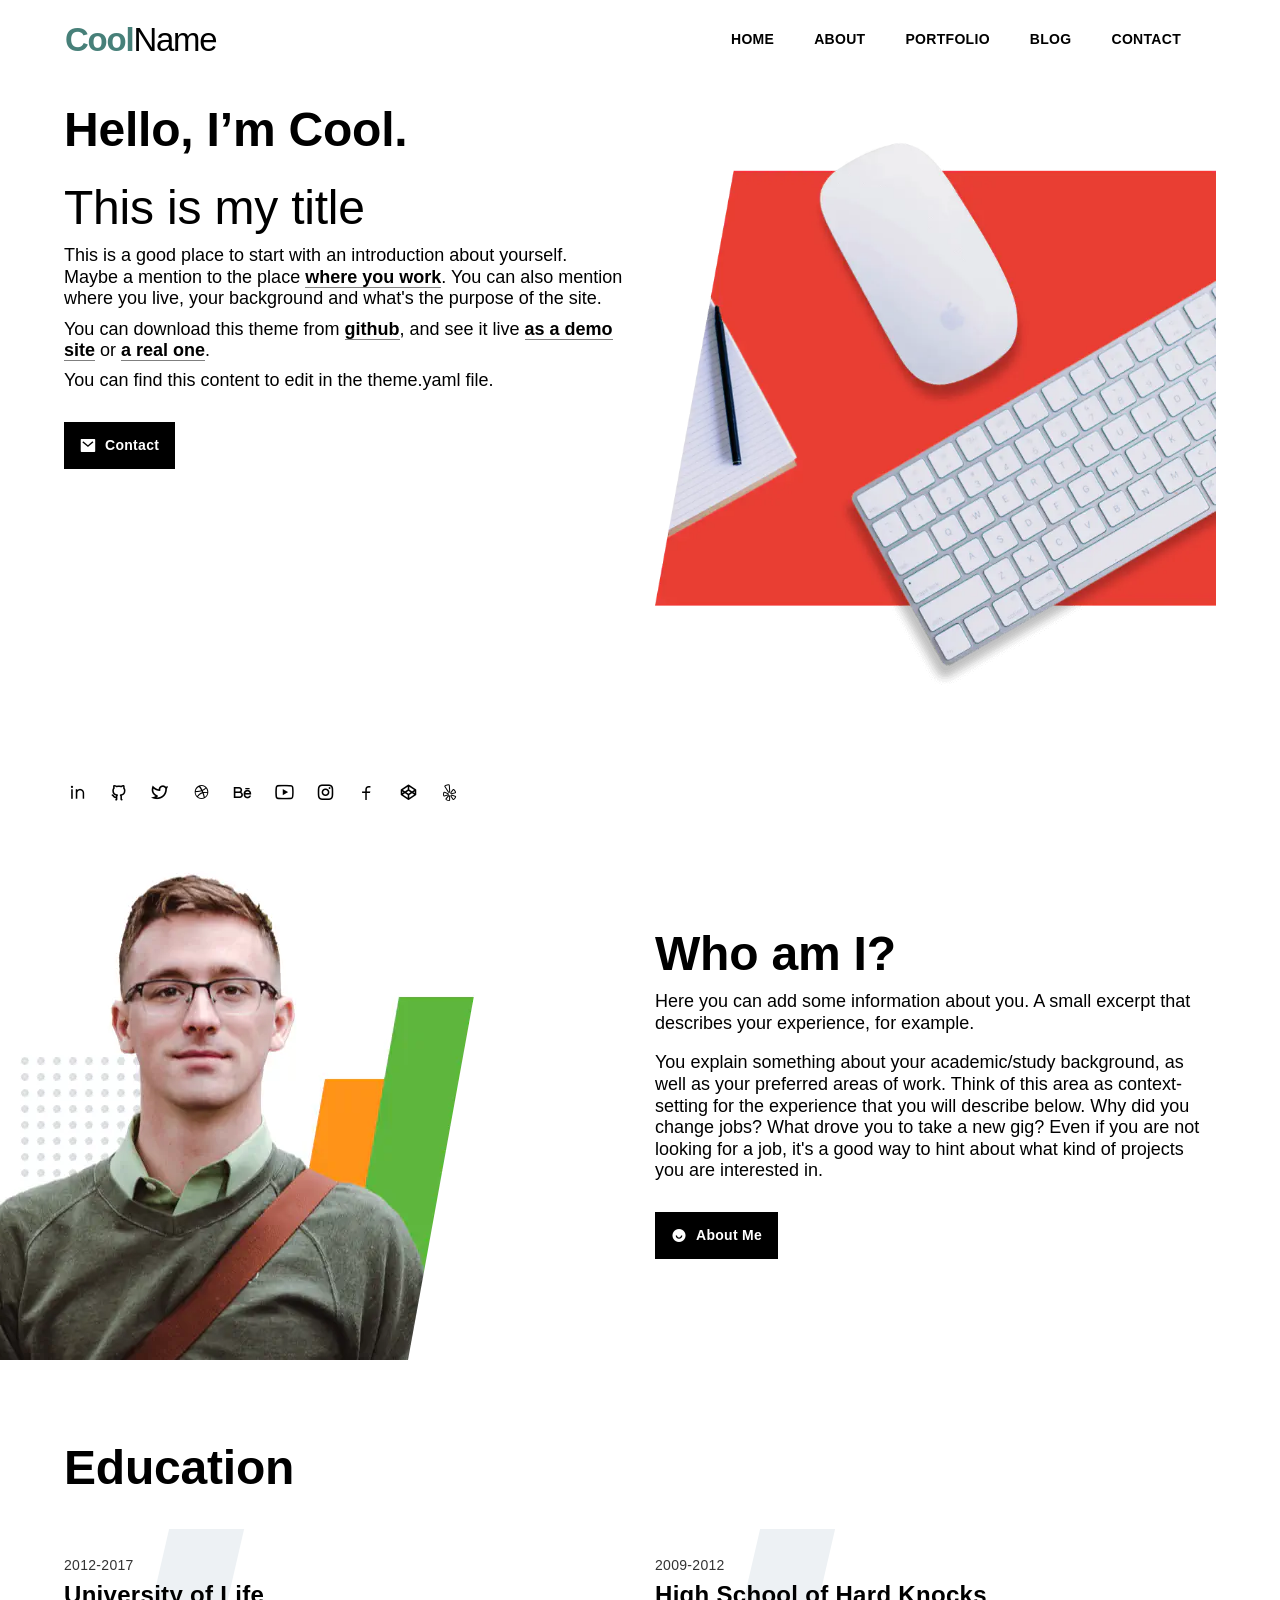
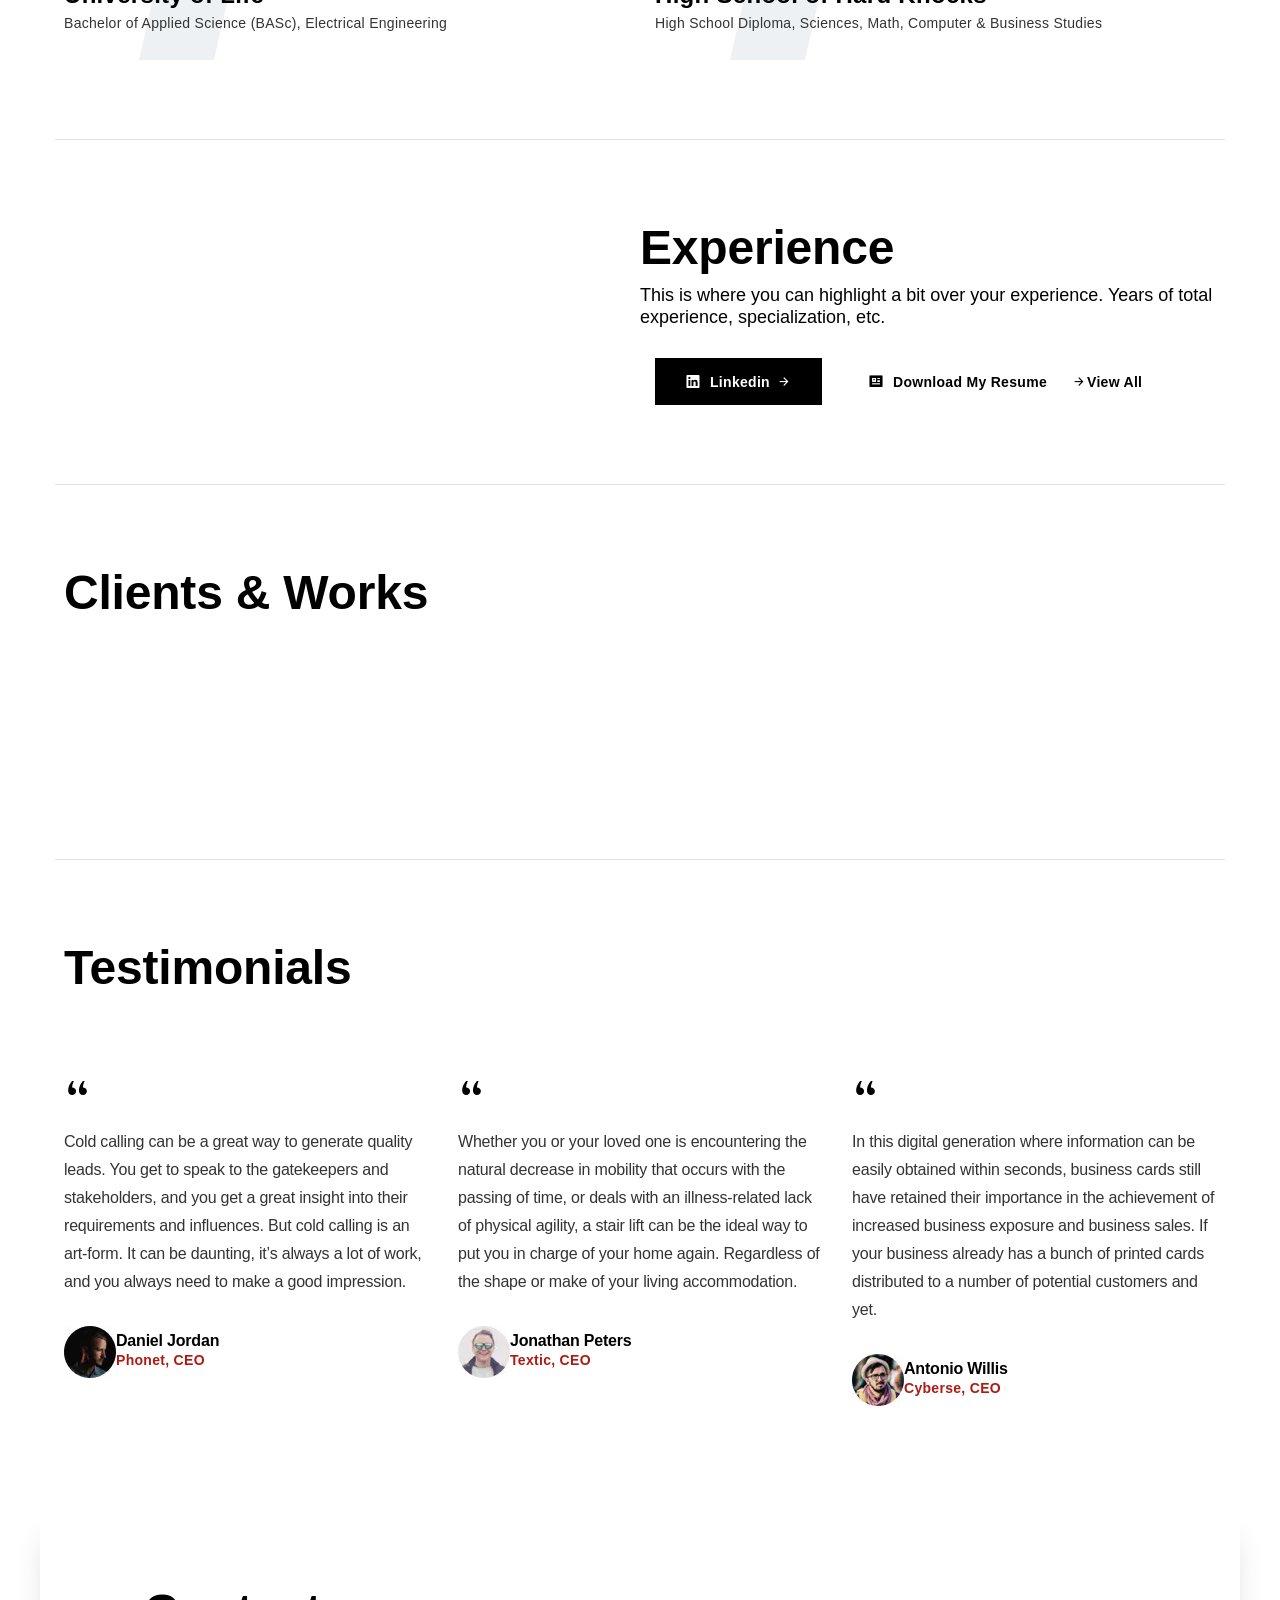
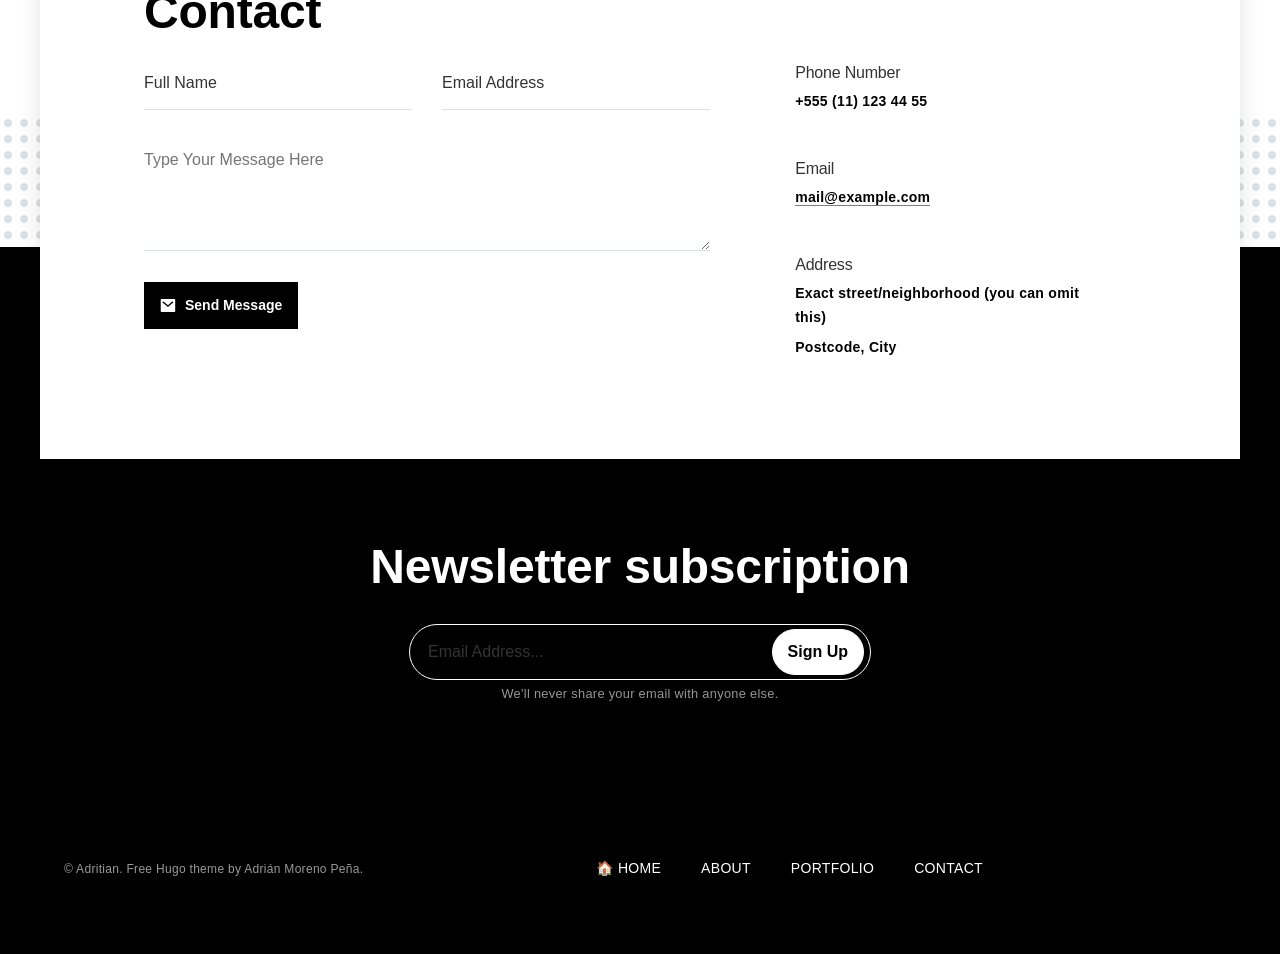
==== index.html @ 96605390 "Update" ====
<!DOCTYPE html>
<html lang="en">

<head>
	<meta name="generator" content="Hugo 0.137.1"><script src="/livereload.js?mindelay=10&amp;v=2&amp;port=1313&amp;path=livereload" data-no-instant defer></script>

    <meta charset="UTF-8"/>
<meta name="viewport" content="width=device-width, initial-scale=1.0"/>
<meta http-equiv="X-UA-Compatible" content="ie=edge"/>
<meta name="theme-color" content="#478079" >



<title>Demo site for Adritian - a high performance hugo theme by Adrián Moreno</title>
<meta name="description" content="This hugo theme (Adritian) is based on Boostrap and has features that make it suitable for a personal site, a portfolio or other kind of Single Page Applications.">


<style data-generator="critical-css">

</style>



    
        
        
    

    
        
        
    

    
        
        
    





 


<link
  rel="preload"
  href="/css/bundle.css"
  as="style"
  data-generator="purgeCSS"
  onload="this.onload=null;this.rel='stylesheet'"
  
/>
<noscript>
  <link 
    rel="stylesheet" 
    href="/css/bundle.css"
    
  />
</noscript>



<script src='http://localhost:1313/js/library/lozad.min.js'></script>



    


</head>

<body class="home">

	

<header class="header fixed-top rad-animation-group" id="header">
  <div class="container rad-fade-in">
    <nav class="navbar navbar-expand-lg navbar-light p-0">
      <div class="container-fluid">
        <a class="navbar-brand mx-auto" href="http://localhost:1313/">
          <span>Cool</span>
          <span>Name</span>
        </a>
        <button
          class="navbar-toggler collapsed"
          type="button"
          data-bs-toggle="collapse"
          data-bs-target="#navbarSupportedContent, #header"
          aria-controls="navbarSupportedContent"
          aria-expanded="false"
          aria-label="Toggle navigation"
        >
          <span class="navbar-toggler-icon"></span>
        </button>
        <div class="collapse navbar-collapse" id="navbarSupportedContent">
          <ul class="navbar-nav ml-lg-auto">
            <li class="nav-item">
              <a class="nav-link active" href="http://localhost:1313/">HOME</a>
            </li>
            
            <li class="nav-item">
              <a data-scroll class="nav-link" href="/#about"
                >ABOUT</a
              >
            </li>
            
            <li class="nav-item">
              <a data-scroll class="nav-link" href="/#portfolio"
                >PORTFOLIO</a
              >
            </li>
            
            <li class="nav-item">
              <a data-scroll class="nav-link" href="/blog"
                >BLOG</a
              >
            </li>
            
            <li class="nav-item">
              <a data-scroll class="nav-link" href="/#contact"
                >CONTACT</a
              >
            </li>
            
          </ul>
        </div>
      </div>
    </nav>
  </div>
</header>



	
	
<section class="rad-showcase rad-showcase--index rad-animation-group rad-fade-down">
  <div class="container">
    <div class="row flex-column-reverse flex-md-row rad-fade-down rad-waiting rad-animate">
      <div class="col-12 col-sm-12 col-md-6 col-lg-6 col-xl-6">
        <h1 class="display-1">
          Hello, I’m Cool.
          <br />
          <span
            >This is my title</span
          >
        </h1>
        <p class="lead">
          This is a good place to start with an introduction about yourself. Maybe a mention to the place <a target='_blank' href='https://www.adrianmoreno.info/'>where you work</a>. You can also mention where you live, your background and what's the purpose of the site. <br>You can download this theme from <a target='_blank' href='https://github.com/zetxek/adritian-free-hugo-theme'>github</a>, and see it live <a target='_blank' href="https://adritian-demo.vercel.app//">as a demo site</a> or <a target='_blank' href="https://www.adrianmoreno.info">a real one</a>.<br>You can find this content to edit in the theme.yaml file.

        </p>
        <a
          href="https://www.adrianmoreno.info/"
          class="btn btn-primary"
        >
          <i class="icon-mail-fill"></i>
          Contact
        </a>
      </div>
<div class="col-12 col-sm-12 col-md-6 col-lg-6 col-xl-6 profile-image">

  
  
  
  


  <picture>
    <source srcset="/images/showcase/showcase_hu7387713246908558485.webp 1x, /images/showcase/showcase@2x_hu4121944409458675441.webp 2x" type="image/webp" />
    <source srcset="/images/showcase/showcase.png 1x, /images/showcase/showcase@2x.png 2x" type="image/webp">
    <img
      width="790"
      height="768"
      class="lozad img-responsive"
      src="[data-uri]"
      srcset="/images/showcase/showcase.png 1x, /images/showcase/showcase@2x.png 2x"
      data-src="/images/showcase/showcase.png"
      data-srcset="/images/showcase/showcase.png 1x, /images/showcase/showcase@2x.png 2x"
      alt=""
    />
  </picture>

</div>
    </div>
    <div class="row platform-links">
      <div class="col-12">
        
        <a href="https://www.linkedin.com/in/adrianmoreno/" target="_blank" rel="noopener noreferrer" aria-label="linkedin"
          ><i class="icon-linkedin-line"></i
        ></a>
        
        <a href="https://github.com/zetxek" target="_blank" rel="noopener noreferrer" aria-label="github"
          ><i class="icon-github-line"></i
        ></a>
        
        <a href="https://twitter.com/zetxek" target="_blank" rel="noopener noreferrer" aria-label="twitter"
          ><i class="icon-twitter-line"></i
        ></a>
        
        <a href="http://localhost:1313/" target="_blank" rel="noopener noreferrer" aria-label="dribbble"
          ><i class="icon-dribbble-line"></i
        ></a>
        
        <a href="http://localhost:1313/" target="_blank" rel="noopener noreferrer" aria-label="behance"
          ><i class="icon-behance-line"></i
        ></a>
        
        <a href="http://localhost:1313/" target="_blank" rel="noopener noreferrer" aria-label="youtube"
          ><i class="icon-youtube-line"></i
        ></a>
        
        <a href="https://www.instagram.com/zetxek/" target="_blank" rel="noopener noreferrer" aria-label="instagram"
          ><i class="icon-instagram-line"></i
        ></a>
        
        <a href="https://www.facebook.com/zetxek/" target="_blank" rel="noopener noreferrer" aria-label="facebook"
          ><i class="icon-facebook-line"></i
        ></a>
        
        <a href="http://localhost:1313/" target="_blank" rel="noopener noreferrer" aria-label="codepen"
          ><i class="icon-codepen-line"></i
        ></a>
        
        <a href="https://www.yelp.com/" target="_blank" rel="noopener noreferrer" aria-label="yelp"
          ><i class="icon-yelp-line"></i
        ></a>
        
      </div>
    </div>
  </div>
  
</section>


	
	
<section class="section rad-animation-group pb-0" id="about">
  <div class="container rad-fade-down">
    <div class="row d-flex flex-column-reverse flex-md-row">
      <div class="about__profile-picture col-12 col-md-6">
        
              
        
        
        <picture>
          <source srcset="/images/who-am-i/user-picture_hu16615096119556517587.webp 1x, /images/who-am-i/user-picture_hu8839404730129813285.webp 2x" type="image/webp" />
          <source srcset="/images/who-am-i/user-picture.png 1x, /images/who-am-i/user-picture@2x.png 2x" type="image/webp">
          <img
            width="561"
            height="535"
            class="lozad img-responsive image-left-overflow"
            src="[data-uri]"
            srcset="/images/who-am-i/user-picture.png 1x, /images/who-am-i/user-picture@2x.png 2x"
            data-src="/images/who-am-i/user-picture.png"
            data-srcset="/images/who-am-i/user-picture.png 1x, /images/who-am-i/user-picture@2x.png 2x"
            alt="Profile Picture of Adrián Moreno (@zetxek), working side by side with a colleague: sitting on a desk, while looking at a screen"
          />
        </picture>
      </div>
      <div class="col-12 col-md-6 my-auto my-auto">
        <h2>Who am I?</h2>
        <p class="lead">
  Here you can add some information about you. A small excerpt that describes 
  your experience, for example.   
  </p>
  <p class="lead">
  You explain something about your academic/study background, as well as your
  preferred areas of work. Think of this area as context-setting for the experience
  that you will describe below. Why did you change jobs? What drove you to take a 
  new gig? Even if you are not looking for a job, it's a good way to hint about
  what kind of projects you are interested in.
</p>

        <a
          href="https://www.linkedin.com/in/adrianmoreno/"
          target="_blank"
          class="btn btn-primary"
        >
          <i class="icon-smile-fill"></i>
          About Me
        </a>
      </div>
    </div>
  </div>
</section>


	
	
<section class="section section--border-bottom rad-animation-group">
    <div class="container">
        <div class="row rad-fade-down">
            <div class="col-12">
                <h2>Education</h2>
                <div class="row pt-2 pt-md-4">
                    
                    <div class="col-12 col-sm-6 mb-4 mb-sm-0">
                        <div class="education">
                            <div class="education__date">2012-2017</div>
                            <div class="education__title">University of Life</div>
                            <div class="education__degree">
                                Bachelor of Applied Science (BASc), Electrical Engineering
                            </div>
                        </div>
                    </div>
                    
                    <div class="col-12 col-sm-6 mb-4 mb-sm-0">
                        <div class="education">
                            <div class="education__date">2009-2012</div>
                            <div class="education__title">High School of Hard Knocks</div>
                            <div class="education__degree">
                                High School Diploma, Sciences, Math, Computer &amp; Business Studies
                            </div>
                        </div>
                    </div>
                    
                </div>
            </div>
        </div>
    </div>
</section>


	
	
<section id="experience" class="section-experience section section--border-bottom rad-animation-group">
    <div class="container">
        <div class="row flex-column-reverse flex-md-row rad-fade-down">
            <div class="col-12 cold-md-12 col-sm-6 mt-5 mt-sm-0">
                
                
                
                
                
                
                
                
            </div>
            <div class="col-12 col-md-6">
                <div class="container-experience">
  <div class="row">
    <h2>Experience</h2>
    <p class="lead">This is where you can highlight a bit over your experience. Years of total experience, specialization, etc.
</p>
  </div>
  <div class="row">
    <div class="col-12 col-lg-4">
      <a
        href="https://www.linkedin.com/in/adrianmoreno/"
        class="btn btn-primary btn-block"
        target="_blank"
        rel="noopener noreferrer"
      >
        <i class="icon-linkedin-fill"></i>
        Linkedin
        <i class="icon-arrow-right"></i
      ></a>
    </div>
    <div class="col-12 col-lg-4">
      <a
        href="http://localhost:1313/"
        class="btn btn-frameless"
        target="_blank"
        rel="noopener noreferrer"
      >
        <i class="icon-profile-fill"></i>
        Download My Resume
      </a>
    </div>
    
    <div class="col-12 col-lg-4">
      <a
        href="http://localhost:1313/experience"
        class="btn btn-frameless"
        rel="noopener noreferrer"
      >
        <i class="icon-arrow-right"></i>
        View All
      </a>
    </div>
    
  </div>
</div>

            </div>
        </div>
    </div>
</section>

	
	




<section id="portfolio" class="section section--border-bottom">
  <div class="container client-works-container">
    <h2 class="rad-animation-group rad-fade-down">
      Clients &amp; Works
    </h2>
    <div class="row row--padded rad-animation-group rad-fade-down">
      <div class="col-12">
        <div class="clients">
                    
          
        </div>
      </div>
    </div>
    
              
    
  </div>
</section>


	
	
<section class="section rad-animation-group section--border-bottom">
    <div class="container">
        <h2 class="rad-fade-down">Testimonials</h2>
        <div class="row row--padded mb-0 rad-fade-down">
            
            <div class="col-12 col-md-4 mb-5 mb-md-0 testimonial">
                <i class="icon-quote"></i>
                <p>
                    Cold calling can be a great way to generate quality leads. You get to speak to the gatekeepers and stakeholders, and you get a great insight into their requirements and influences. But cold calling is an art-form. It can be daunting, it’s always a lot of work, and you always need to make a good impression.
                </p>
                <div class="testimonial__author">
                         
                         
                         
                         
                       
                       
                         <picture>
                           <source srcset="/images/testimonials/daniel-jordan_hu11009894959731666840.webp 1x, /images/testimonials/daniel-jordan@2x_hu7813673516879846642.webp 2x" type="image/webp" />
                           <source srcset="/images/testimonials/daniel-jordan.jpg 1x, /images/testimonials/daniel-jordan@2x.jpg 2x" type="image/webp">
                           <img
                             width="52"
                             height="52"
                             class="lozad img-responsive"
                             src="[data-uri]"
                             srcset="/images/testimonials/daniel-jordan.jpg 1x, /images/testimonials/daniel-jordan@2x.jpg 2x"
                             data-src="/images/testimonials/daniel-jordan.jpg"
                             data-srcset="/images/testimonials/daniel-jordan.jpg 1x, /images/testimonials/daniel-jordan@2x.jpg 2x"
                             alt="Daniel Jordan"
                           />
                         </picture>
                    
                         <div class="testimonial__author-info">
                        <h3>Daniel Jordan</h3>
                        <span>Phonet, CEO</span>
                    </div>
                </div>
            </div>
            
            <div class="col-12 col-md-4 mb-5 mb-md-0 testimonial">
                <i class="icon-quote"></i>
                <p>
                    Whether you or your loved one is encountering the natural decrease in mobility that occurs with the passing of time, or deals with an illness-related lack of physical agility, a stair lift can be the ideal way to put you in charge of your home again. Regardless of the shape or make of your living accommodation.
                </p>
                <div class="testimonial__author">
                         
                         
                         
                         
                       
                       
                         <picture>
                           <source srcset="/images/testimonials/jonathan-peters_hu9661064999477647103.webp 1x, /images/testimonials/jonathan-peters@2x_hu16836070213931677264.webp 2x" type="image/webp" />
                           <source srcset="/images/testimonials/jonathan-peters.jpg 1x, /images/testimonials/jonathan-peters@2x.jpg 2x" type="image/webp">
                           <img
                             width="52"
                             height="52"
                             class="lozad img-responsive"
                             src="[data-uri]"
                             srcset="/images/testimonials/jonathan-peters.jpg 1x, /images/testimonials/jonathan-peters@2x.jpg 2x"
                             data-src="/images/testimonials/jonathan-peters.jpg"
                             data-srcset="/images/testimonials/jonathan-peters.jpg 1x, /images/testimonials/jonathan-peters@2x.jpg 2x"
                             alt="Jonathan Peters"
                           />
                         </picture>
                    
                         <div class="testimonial__author-info">
                        <h3>Jonathan Peters</h3>
                        <span>Textic, CEO</span>
                    </div>
                </div>
            </div>
            
            <div class="col-12 col-md-4 mb-5 mb-md-0 testimonial">
                <i class="icon-quote"></i>
                <p>
                    In this digital generation where information can be easily obtained within seconds, business cards still have retained their importance in the achievement of increased business exposure and business sales. If your business already has a bunch of printed cards distributed to a number of potential customers and yet.
                </p>
                <div class="testimonial__author">
                         
                         
                         
                         
                       
                       
                         <picture>
                           <source srcset="/images/testimonials/antonio-willis_hu285661273275573299.webp 1x, /images/testimonials/antonio-willis@2x_hu9792004273425314479.webp 2x" type="image/webp" />
                           <source srcset="/images/testimonials/antonio-willis.jpg 1x, /images/testimonials/antonio-willis@2x.jpg 2x" type="image/webp">
                           <img
                             width="52"
                             height="52"
                             class="lozad img-responsive"
                             src="[data-uri]"
                             srcset="/images/testimonials/antonio-willis.jpg 1x, /images/testimonials/antonio-willis@2x.jpg 2x"
                             data-src="/images/testimonials/antonio-willis.jpg"
                             data-srcset="/images/testimonials/antonio-willis.jpg 1x, /images/testimonials/antonio-willis@2x.jpg 2x"
                             alt="Antonio Willis"
                           />
                         </picture>
                    
                         <div class="testimonial__author-info">
                        <h3>Antonio Willis</h3>
                        <span>Cyberse, CEO</span>
                    </div>
                </div>
            </div>
            
        </div>
    </div>
</section>


	
	
<section id="contact" class="section section--contact pt-0">
    <div class="container">
        <div class="contact">
            <h2>Contact</h2>
            <div class="row pt-2">
                <div class="col-12 col-lg-7">
                    <form action="#" method="">
                        <div class="row">
                            <div class="col-12 col-sm-6">
                                <input type="text" name="full_name" id="full_name"
                                       placeholder="Full Name"/>
                            </div>
                            <div class="col-12 col-sm-6">
                                <input type="text" name="email" id="email"
                                       placeholder="Email Address"/>
                            </div>
                        </div>
                        <div class="row pt-4">
                            <div class="col-12">
                                <textarea name="message" id="message"
                                          cols="30" rows="3" placeholder="Type Your Message Here"></textarea>
                            </div>
                        </div>
                        <div class="row pt-4">
                            <div class="col-12">
                                <button type="submit" class="btn btn-primary">
                                    <i class="icon-mail-fill"></i>
                                    Send Message
                                </button>
                            </div>
                        </div>
                    </form>
                </div>
                <div class="col-12 col-lg-5 contact__info">
                    <h3>Phone Number</h3>
                    <span>&#43;555 (11) 123 44 55</span>
                    <h3>Email</h3>
                    <span><a href="mailto:mail@example.com">mail@example.com</a></span>
                    <h3>Address</h3>
                    <span>Exact street/neighborhood (you can omit this)<br />Postcode, City</span>
                </div>
            </div>
        </div>
    </div>
</section>


	
	
<section class="section section--cta">
<div class="container">
  <div class="row">
    <div class="col-12 text-center">
      <h2>Newsletter subscription</h2>
      <div class="rad-subscription-group">
        <form id="rad-subscription" action="">
          <input
            id="rad-subscription-email"
            type="email"
            class="form-control"
            aria-describedby="emailHelp"
            placeholder="Email Address..."
            aria-label="Email Address"
          />
          <button type="submit" id="rad-subscription-submit" class="btn btn-light btn-rounded">
            Sign Up
          </button>
        </form>
        <div id="rad-subscription-success" class="d-none">
          <p class="lead">Successfully subscribed</p>
        </div>
        <div id="rad-subscription-fail" class="d-none">
          <p>Error while subscribing.</p>
        </div>
        <script src='http://localhost:1313/js/subscription.js'></script>
      </div>
      <small id="emailHelp" class="form-text text-muted"
        >We&#39;ll never share your email with anyone else.</small
      >
    </div>
  </div>
</div>
</section>


	

	<footer class="footer">
  <div class="container">
    <div class="footer__left">
      <div class="footer__copy">
        © Adritian. Free Hugo theme by Adrián Moreno Peña.
      </div>
    </div>
    <div class="footer__links">
      <ul class="navbar-nav ">
        <li class="nav-item">
            <a class="nav-link" href="http://localhost:1313/">🏠 HOME</a>
        </li>
        
        <li class="nav-item">
          <a class="nav-link" href="/#about">ABOUT</a>
        </li>
        
        <li class="nav-item">
          <a class="nav-link" href="/#portfolio">PORTFOLIO</a>
        </li>
        
        <li class="nav-item">
          <a class="nav-link" href="/#contact">CONTACT</a>
        </li>
        
      </ul>
    </div>
    <div class="footer__right">
      
    </div>
  </div>
</footer>

    <script>
  window.addEventListener("load", function() {
    try{
      var observer = window.lozad(".lozad", {
        rootMargin: window.innerHeight / 2 + "px 0px",
        threshold: 0.01
      }); 
      observer.observe();
    } catch(e) {
      console.error(e);
    }
  });
</script>
<script defer src='http://localhost:1313/js/rad-animations.js'></script>
<script defer src='http://localhost:1313/js/library/smooth-scroll.polyfills.min.js'></script>
<script defer src='http://localhost:1313/js/sticky-header.js'></script>
<script defer src='http://localhost:1313/js/smooth-scroll-init.js'></script>
<script defer src='http://localhost:1313/js/library/bootstrap.min.js'></script>





<script>
  window.si = window.si || function () { (window.siq = window.siq || []).push(arguments); };
</script>



</body>

</html>
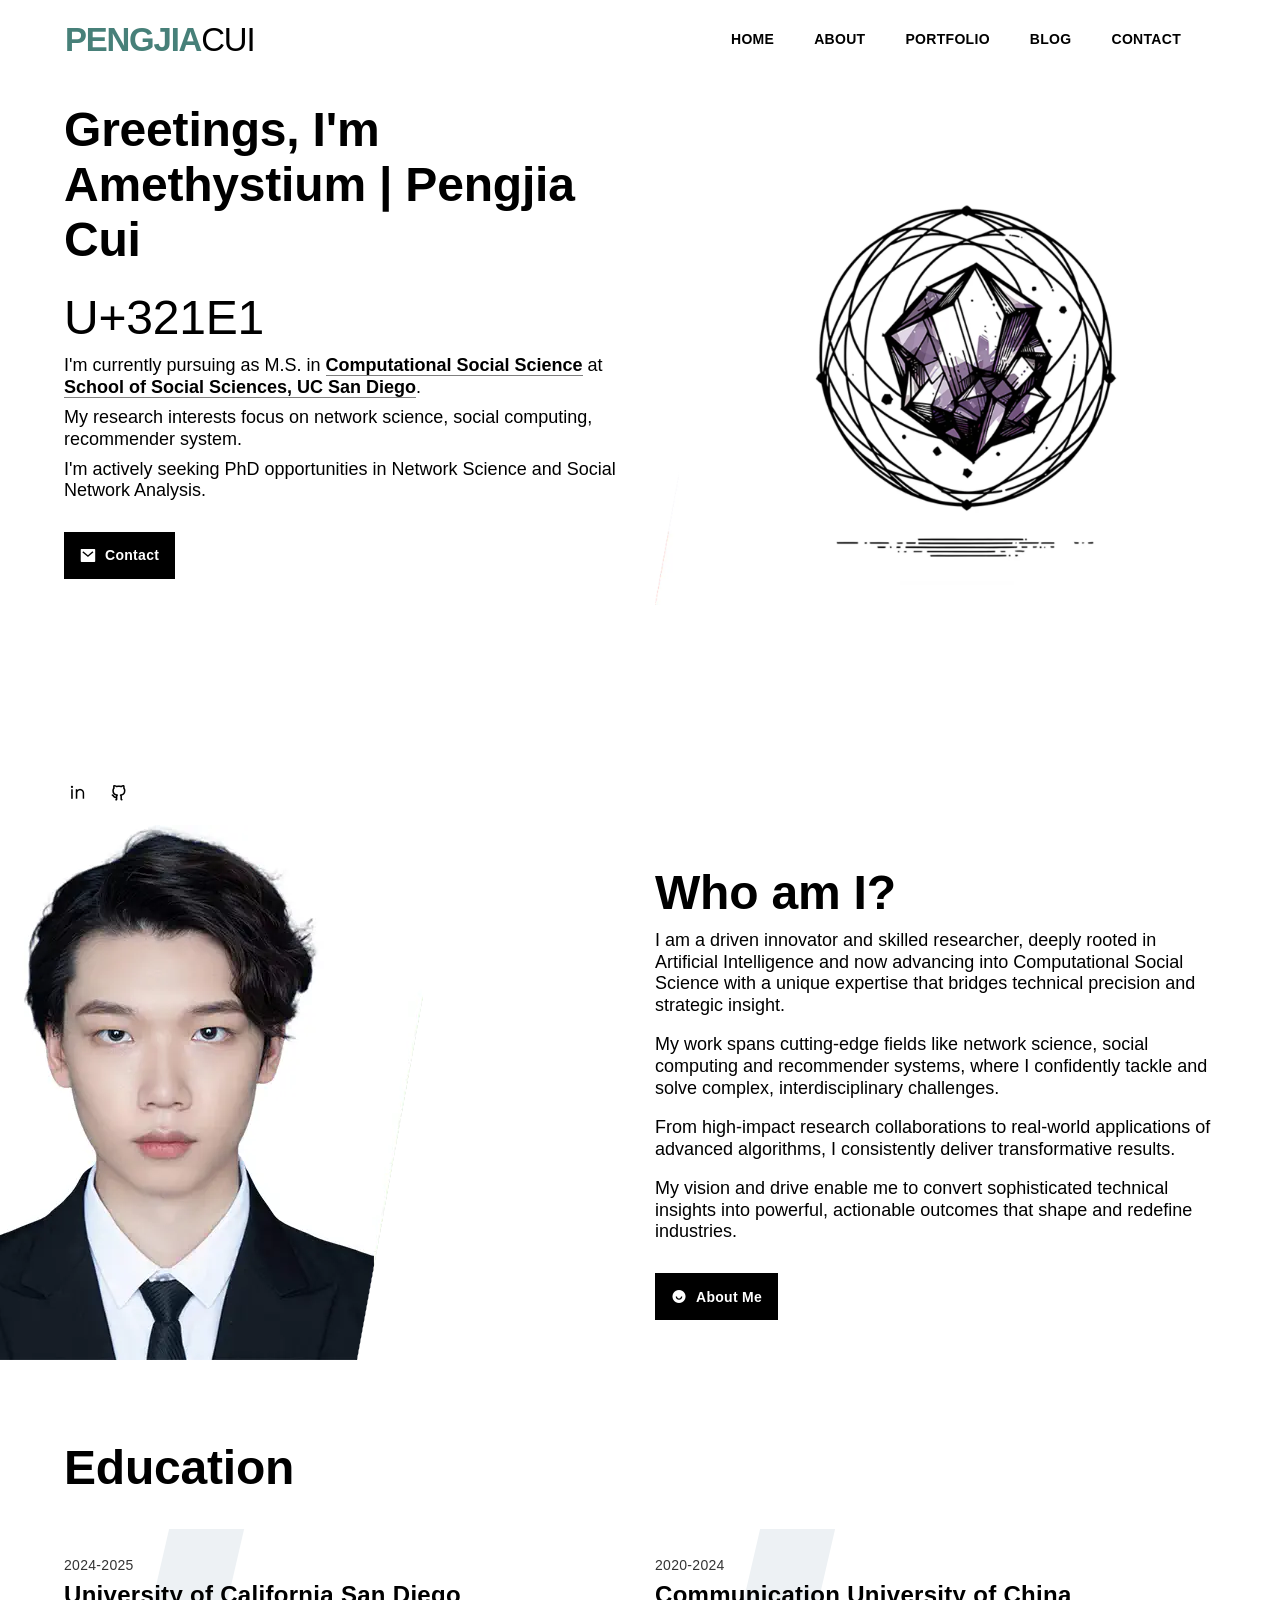
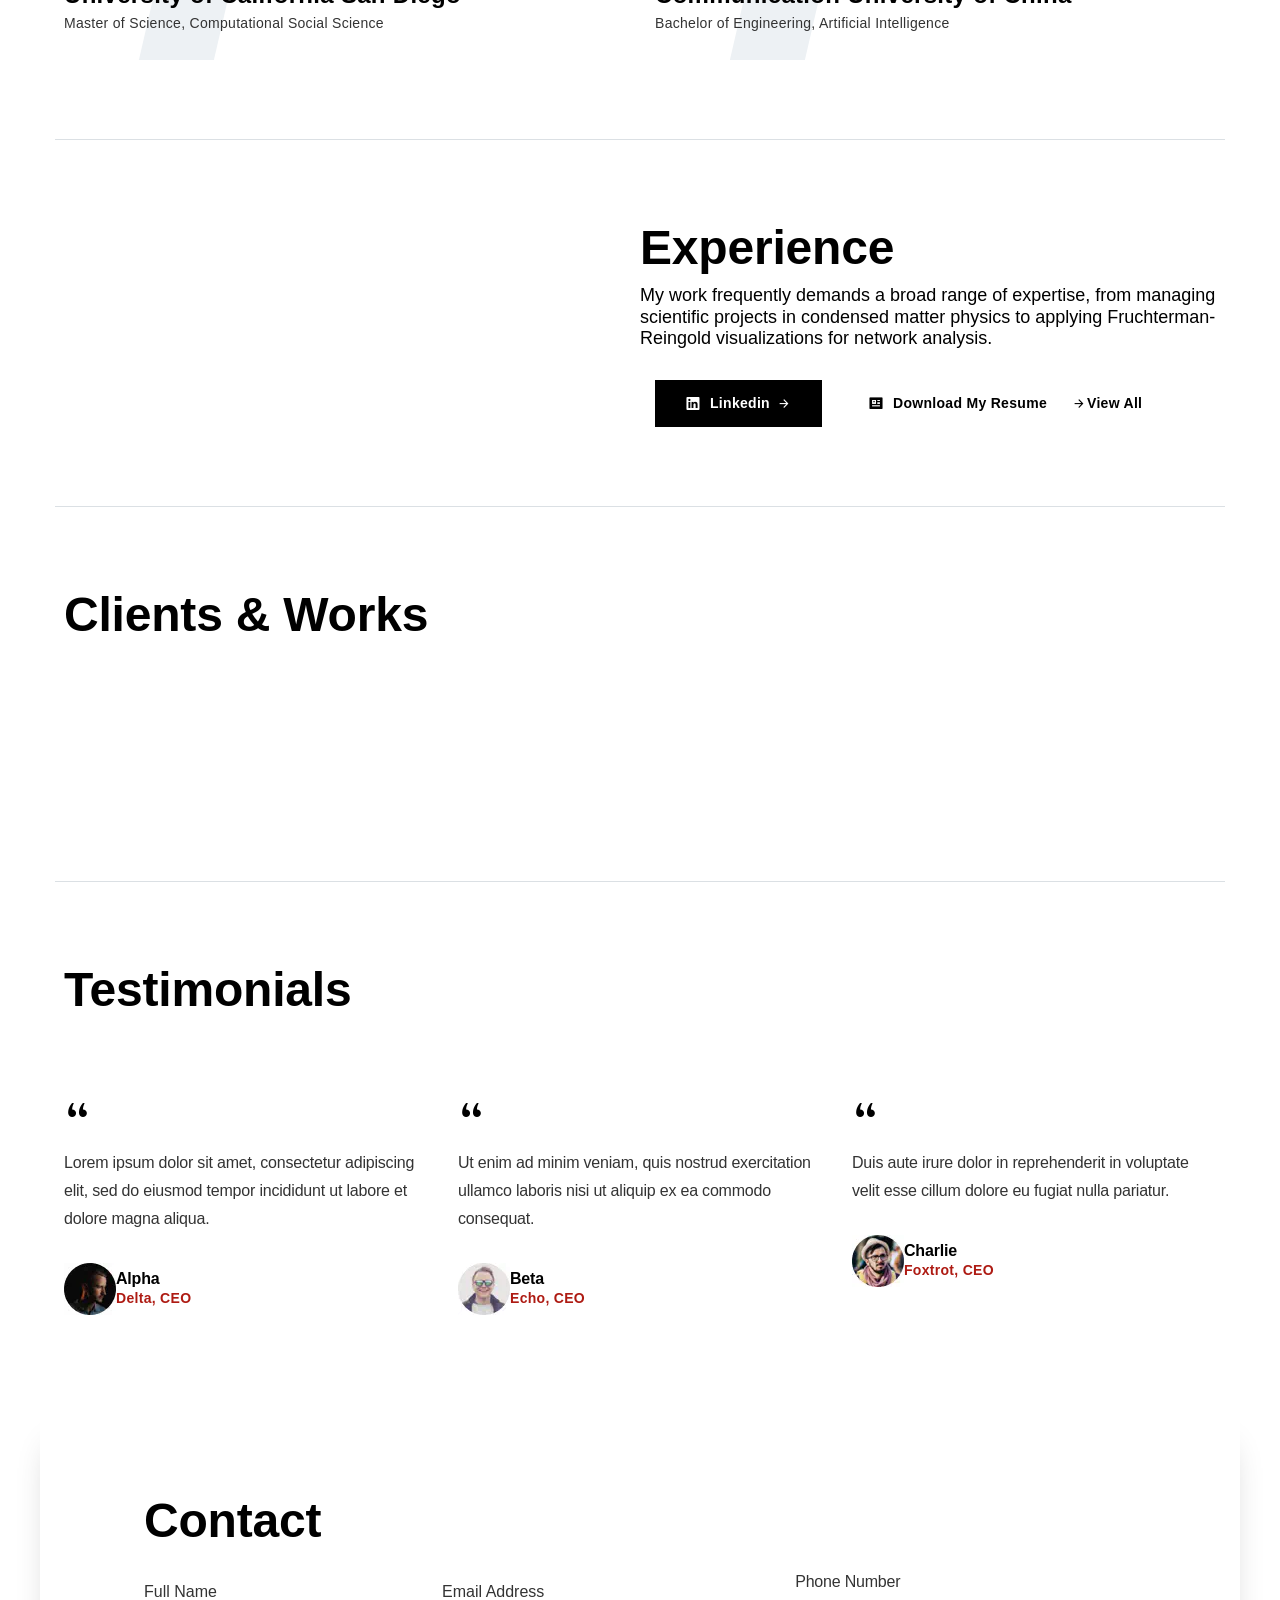
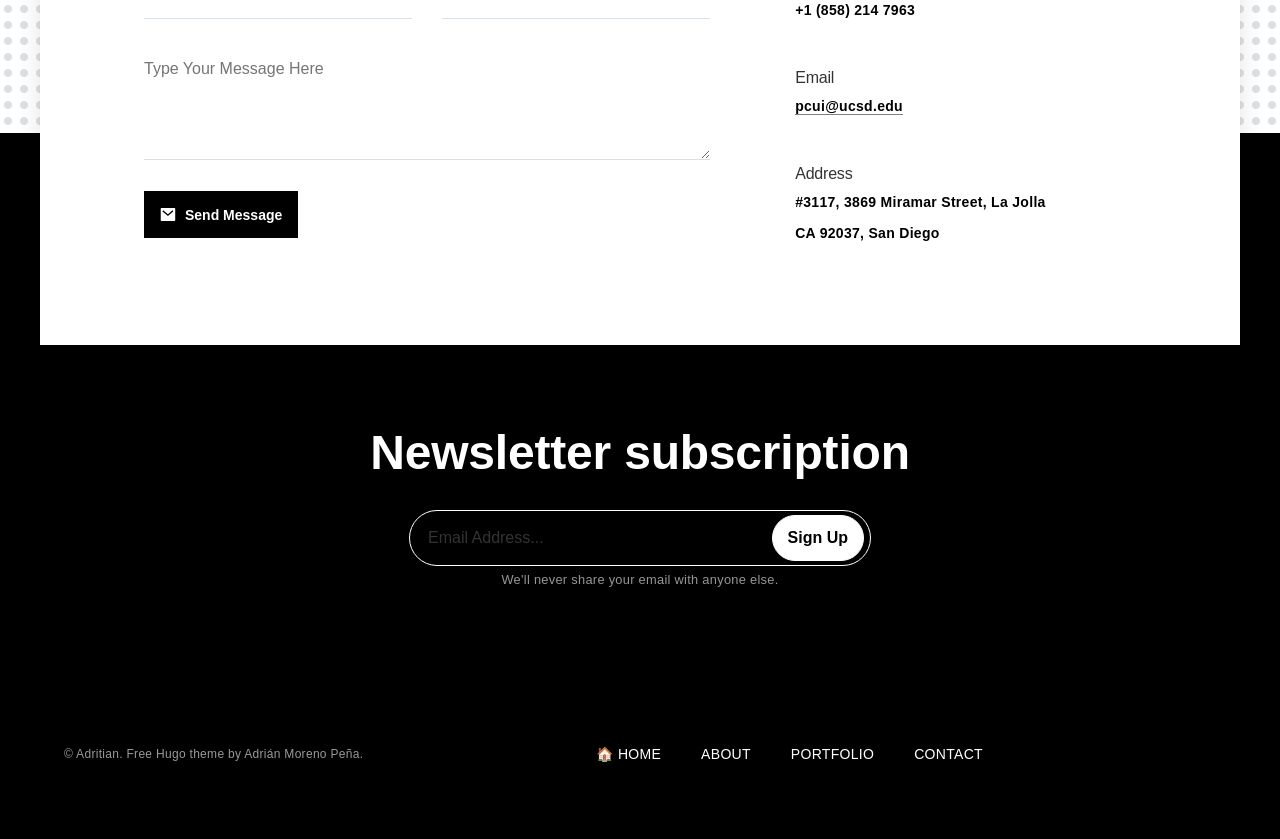
==== commit 17584199: "Change contents" ====
--- a/index.html
+++ b/index.html
@@ -12,8 +12,8 @@
 
 
 
-<title>Demo site for Adritian - a high performance hugo theme by Adrián Moreno</title>
-<meta name="description" content="This hugo theme (Adritian) is based on Boostrap and has features that make it suitable for a personal site, a portfolio or other kind of Single Page Applications.">
+<title>Amethystium | Pengjia Cui</title>
+<meta name="description" content="This is the personal website of Pengjia Cui based on Hugo. ">
 
 
 <style data-generator="critical-css">
@@ -80,8 +80,8 @@
     <nav class="navbar navbar-expand-lg navbar-light p-0">
       <div class="container-fluid">
         <a class="navbar-brand mx-auto" href="http://localhost:1313/">
-          <span>Cool</span>
-          <span>Name</span>
+          <span>PENGJIA</span>
+          <span>CUI</span>
         </a>
         <button
           class="navbar-toggler collapsed"
@@ -140,18 +140,18 @@
     <div class="row flex-column-reverse flex-md-row rad-fade-down rad-waiting rad-animate">
       <div class="col-12 col-sm-12 col-md-6 col-lg-6 col-xl-6">
         <h1 class="display-1">
-          Hello, I’m Cool.
+          Greetings, I&#39;m Amethystium | Pengjia Cui
           <br />
           <span
-            >This is my title</span
+            >U&#43;321E1</span
           >
         </h1>
         <p class="lead">
-          This is a good place to start with an introduction about yourself. Maybe a mention to the place <a target='_blank' href='https://www.adrianmoreno.info/'>where you work</a>. You can also mention where you live, your background and what's the purpose of the site. <br>You can download this theme from <a target='_blank' href='https://github.com/zetxek/adritian-free-hugo-theme'>github</a>, and see it live <a target='_blank' href="https://adritian-demo.vercel.app//">as a demo site</a> or <a target='_blank' href="https://www.adrianmoreno.info">a real one</a>.<br>You can find this content to edit in the theme.yaml file.
+          I'm currently pursuing as M.S. in <a target='_blank' href='https://css.ucsd.edu/'>Computational Social Science</a> at <a target='_blank' href='https://socialsciences.ucsd.edu/'>School of Social Sciences, UC San Diego</a>. <br>My research interests focus on network science, social computing, recommender system. <br>I'm actively seeking PhD opportunities in Network Science and Social Network Analysis.
 
         </p>
         <a
-          href="https://www.adrianmoreno.info/"
+          href="https://pcui@ucsd.edu"
           class="btn btn-primary"
         >
           <i class="icon-mail-fill"></i>
@@ -167,11 +167,11 @@
 
 
   <picture>
-    <source srcset="/images/showcase/showcase_hu7387713246908558485.webp 1x, /images/showcase/showcase@2x_hu4121944409458675441.webp 2x" type="image/webp" />
+    <source srcset="/images/showcase/showcase_hu2112107978099676078.webp 1x, /images/showcase/showcase@2x_hu2112107978099676078.webp 2x" type="image/webp" />
     <source srcset="/images/showcase/showcase.png 1x, /images/showcase/showcase@2x.png 2x" type="image/webp">
     <img
-      width="790"
-      height="768"
+      width="1500"
+      height="1458"
       class="lozad img-responsive"
       src="[data-uri]"
       srcset="/images/showcase/showcase.png 1x, /images/showcase/showcase@2x.png 2x"
@@ -186,44 +186,12 @@
     <div class="row platform-links">
       <div class="col-12">
         
-        <a href="https://www.linkedin.com/in/adrianmoreno/" target="_blank" rel="noopener noreferrer" aria-label="linkedin"
+        <a href="https://www.linkedin.com/in/pengjia-cui-7b4108322/" target="_blank" rel="noopener noreferrer" aria-label="linkedin"
           ><i class="icon-linkedin-line"></i
         ></a>
         
-        <a href="https://github.com/zetxek" target="_blank" rel="noopener noreferrer" aria-label="github"
+        <a href="https://github.com/Amethystium-321E1" target="_blank" rel="noopener noreferrer" aria-label="github"
           ><i class="icon-github-line"></i
-        ></a>
-        
-        <a href="https://twitter.com/zetxek" target="_blank" rel="noopener noreferrer" aria-label="twitter"
-          ><i class="icon-twitter-line"></i
-        ></a>
-        
-        <a href="http://localhost:1313/" target="_blank" rel="noopener noreferrer" aria-label="dribbble"
-          ><i class="icon-dribbble-line"></i
-        ></a>
-        
-        <a href="http://localhost:1313/" target="_blank" rel="noopener noreferrer" aria-label="behance"
-          ><i class="icon-behance-line"></i
-        ></a>
-        
-        <a href="http://localhost:1313/" target="_blank" rel="noopener noreferrer" aria-label="youtube"
-          ><i class="icon-youtube-line"></i
-        ></a>
-        
-        <a href="https://www.instagram.com/zetxek/" target="_blank" rel="noopener noreferrer" aria-label="instagram"
-          ><i class="icon-instagram-line"></i
-        ></a>
-        
-        <a href="https://www.facebook.com/zetxek/" target="_blank" rel="noopener noreferrer" aria-label="facebook"
-          ><i class="icon-facebook-line"></i
-        ></a>
-        
-        <a href="http://localhost:1313/" target="_blank" rel="noopener noreferrer" aria-label="codepen"
-          ><i class="icon-codepen-line"></i
-        ></a>
-        
-        <a href="https://www.yelp.com/" target="_blank" rel="noopener noreferrer" aria-label="yelp"
-          ><i class="icon-yelp-line"></i
         ></a>
         
       </div>
@@ -244,7 +212,7 @@
         
         
         <picture>
-          <source srcset="/images/who-am-i/user-picture_hu16615096119556517587.webp 1x, /images/who-am-i/user-picture_hu8839404730129813285.webp 2x" type="image/webp" />
+          <source srcset="/images/who-am-i/user-picture_hu13864645410734550888.webp 1x, /images/who-am-i/user-picture_hu13864645410734550888.webp 2x" type="image/webp" />
           <source srcset="/images/who-am-i/user-picture.png 1x, /images/who-am-i/user-picture@2x.png 2x" type="image/webp">
           <img
             width="561"
@@ -261,19 +229,17 @@
       <div class="col-12 col-md-6 my-auto my-auto">
         <h2>Who am I?</h2>
         <p class="lead">
-  Here you can add some information about you. A small excerpt that describes 
-  your experience, for example.   
-  </p>
-  <p class="lead">
-  You explain something about your academic/study background, as well as your
-  preferred areas of work. Think of this area as context-setting for the experience
-  that you will describe below. Why did you change jobs? What drove you to take a 
-  new gig? Even if you are not looking for a job, it's a good way to hint about
-  what kind of projects you are interested in.
+  I am a driven innovator and skilled researcher, deeply rooted in Artificial Intelligence and now advancing into Computational Social Science with a unique expertise that bridges technical precision and strategic insight. 
+</p> <p class="lead">
+  My work spans cutting-edge fields like network science, social computing and recommender systems, where I confidently tackle and solve complex, interdisciplinary challenges. 
+</p> <p class="lead">
+  From high-impact research collaborations to real-world applications of advanced algorithms, I consistently deliver transformative results. 
+</p> <p class="lead">
+  My vision and drive enable me to convert sophisticated technical insights into powerful, actionable outcomes that shape and redefine industries.
 </p>
 
         <a
-          href="https://www.linkedin.com/in/adrianmoreno/"
+          href="http://localhost:1313/"
           target="_blank"
           class="btn btn-primary"
         >
@@ -297,20 +263,20 @@
                     
                     <div class="col-12 col-sm-6 mb-4 mb-sm-0">
                         <div class="education">
-                            <div class="education__date">2012-2017</div>
-                            <div class="education__title">University of Life</div>
+                            <div class="education__date">2024-2025</div>
+                            <div class="education__title">University of California San Diego</div>
                             <div class="education__degree">
-                                Bachelor of Applied Science (BASc), Electrical Engineering
+                                Master of Science, Computational Social Science
                             </div>
                         </div>
                     </div>
                     
                     <div class="col-12 col-sm-6 mb-4 mb-sm-0">
                         <div class="education">
-                            <div class="education__date">2009-2012</div>
-                            <div class="education__title">High School of Hard Knocks</div>
+                            <div class="education__date">2020-2024</div>
+                            <div class="education__title">Communication University of China</div>
                             <div class="education__degree">
-                                High School Diploma, Sciences, Math, Computer &amp; Business Studies
+                                Bachelor of Engineering, Artificial Intelligence
                             </div>
                         </div>
                     </div>
@@ -341,13 +307,13 @@
                 <div class="container-experience">
   <div class="row">
     <h2>Experience</h2>
-    <p class="lead">This is where you can highlight a bit over your experience. Years of total experience, specialization, etc.
+    <p class="lead">My work frequently demands a broad range of expertise, from managing scientific projects in condensed matter physics to applying Fruchterman-Reingold visualizations for network analysis.
 </p>
   </div>
   <div class="row">
     <div class="col-12 col-lg-4">
       <a
-        href="https://www.linkedin.com/in/adrianmoreno/"
+        href="https://www.linkedin.com/in/pengjia-cui-7b4108322/"
         class="btn btn-primary btn-block"
         target="_blank"
         rel="noopener noreferrer"
@@ -359,7 +325,7 @@
     </div>
     <div class="col-12 col-lg-4">
       <a
-        href="http://localhost:1313/"
+        href="http://localhost:1313/docs/CV.pdf"
         class="btn btn-frameless"
         target="_blank"
         rel="noopener noreferrer"
@@ -424,7 +390,7 @@
             <div class="col-12 col-md-4 mb-5 mb-md-0 testimonial">
                 <i class="icon-quote"></i>
                 <p>
-                    Cold calling can be a great way to generate quality leads. You get to speak to the gatekeepers and stakeholders, and you get a great insight into their requirements and influences. But cold calling is an art-form. It can be daunting, it’s always a lot of work, and you always need to make a good impression.
+                    Lorem ipsum dolor sit amet, consectetur adipiscing elit, sed do eiusmod tempor incididunt ut labore et dolore magna aliqua. 
                 </p>
                 <div class="testimonial__author">
                          
@@ -444,13 +410,13 @@
                              srcset="/images/testimonials/daniel-jordan.jpg 1x, /images/testimonials/daniel-jordan@2x.jpg 2x"
                              data-src="/images/testimonials/daniel-jordan.jpg"
                              data-srcset="/images/testimonials/daniel-jordan.jpg 1x, /images/testimonials/daniel-jordan@2x.jpg 2x"
-                             alt="Daniel Jordan"
+                             alt="Alpha"
                            />
                          </picture>
                     
                          <div class="testimonial__author-info">
-                        <h3>Daniel Jordan</h3>
-                        <span>Phonet, CEO</span>
+                        <h3>Alpha</h3>
+                        <span>Delta, CEO</span>
                     </div>
                 </div>
             </div>
@@ -458,7 +424,7 @@
             <div class="col-12 col-md-4 mb-5 mb-md-0 testimonial">
                 <i class="icon-quote"></i>
                 <p>
-                    Whether you or your loved one is encountering the natural decrease in mobility that occurs with the passing of time, or deals with an illness-related lack of physical agility, a stair lift can be the ideal way to put you in charge of your home again. Regardless of the shape or make of your living accommodation.
+                    Ut enim ad minim veniam, quis nostrud exercitation ullamco laboris nisi ut aliquip ex ea commodo consequat. 
                 </p>
                 <div class="testimonial__author">
                          
@@ -478,13 +444,13 @@
                              srcset="/images/testimonials/jonathan-peters.jpg 1x, /images/testimonials/jonathan-peters@2x.jpg 2x"
                              data-src="/images/testimonials/jonathan-peters.jpg"
                              data-srcset="/images/testimonials/jonathan-peters.jpg 1x, /images/testimonials/jonathan-peters@2x.jpg 2x"
-                             alt="Jonathan Peters"
+                             alt="Beta"
                            />
                          </picture>
                     
                          <div class="testimonial__author-info">
-                        <h3>Jonathan Peters</h3>
-                        <span>Textic, CEO</span>
+                        <h3>Beta</h3>
+                        <span>Echo, CEO</span>
                     </div>
                 </div>
             </div>
@@ -492,7 +458,7 @@
             <div class="col-12 col-md-4 mb-5 mb-md-0 testimonial">
                 <i class="icon-quote"></i>
                 <p>
-                    In this digital generation where information can be easily obtained within seconds, business cards still have retained their importance in the achievement of increased business exposure and business sales. If your business already has a bunch of printed cards distributed to a number of potential customers and yet.
+                    Duis aute irure dolor in reprehenderit in voluptate velit esse cillum dolore eu fugiat nulla pariatur. 
                 </p>
                 <div class="testimonial__author">
                          
@@ -512,13 +478,13 @@
                              srcset="/images/testimonials/antonio-willis.jpg 1x, /images/testimonials/antonio-willis@2x.jpg 2x"
                              data-src="/images/testimonials/antonio-willis.jpg"
                              data-srcset="/images/testimonials/antonio-willis.jpg 1x, /images/testimonials/antonio-willis@2x.jpg 2x"
-                             alt="Antonio Willis"
+                             alt="Charlie"
                            />
                          </picture>
                     
                          <div class="testimonial__author-info">
-                        <h3>Antonio Willis</h3>
-                        <span>Cyberse, CEO</span>
+                        <h3>Charlie</h3>
+                        <span>Foxtrot, CEO</span>
                     </div>
                 </div>
             </div>
@@ -565,11 +531,11 @@
                 </div>
                 <div class="col-12 col-lg-5 contact__info">
                     <h3>Phone Number</h3>
-                    <span>&#43;555 (11) 123 44 55</span>
+                    <span>&#43;1 (858) 214 7963</span>
                     <h3>Email</h3>
-                    <span><a href="mailto:mail@example.com">mail@example.com</a></span>
+                    <span><a href="mailto:pcui@ucsd.edu">pcui@ucsd.edu</a></span>
                     <h3>Address</h3>
-                    <span>Exact street/neighborhood (you can omit this)<br />Postcode, City</span>
+                    <span>#3117, 3869 Miramar Street, La Jolla<br />CA 92037, San Diego</span>
                 </div>
             </div>
         </div>
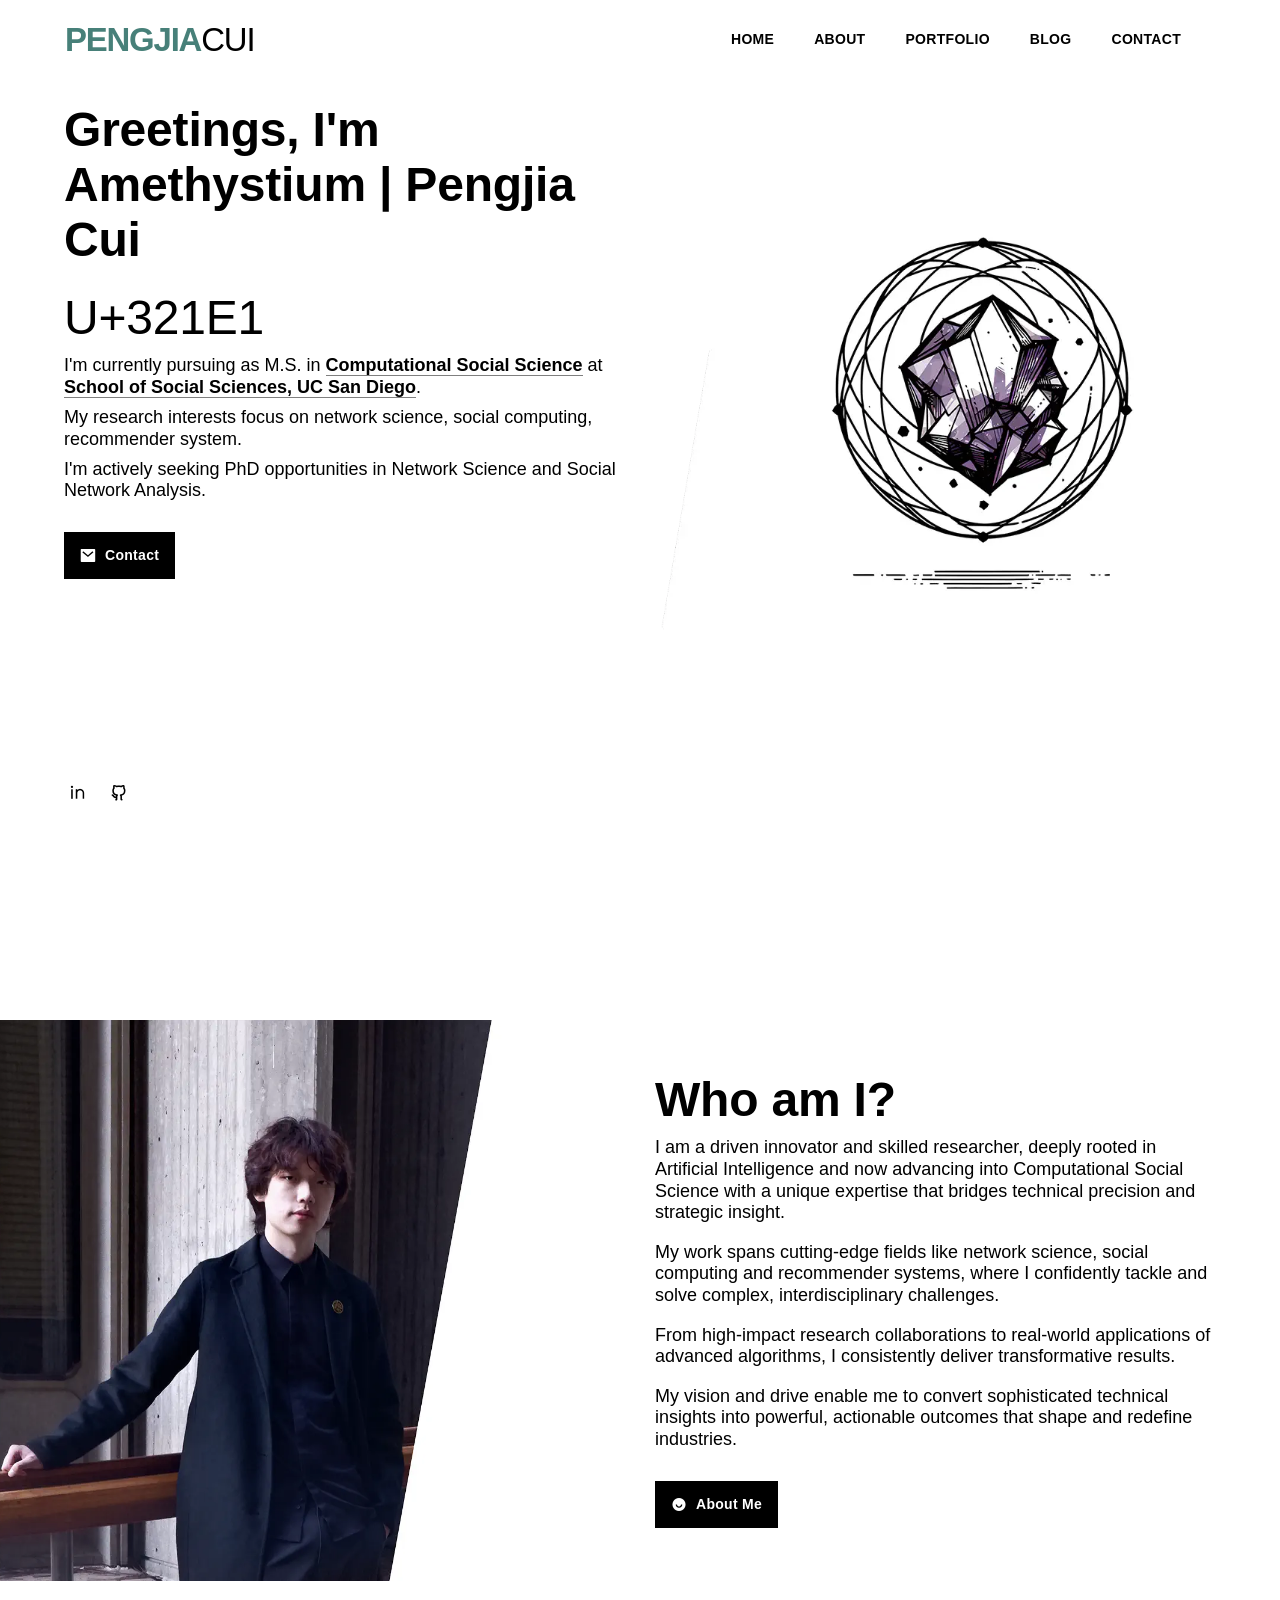
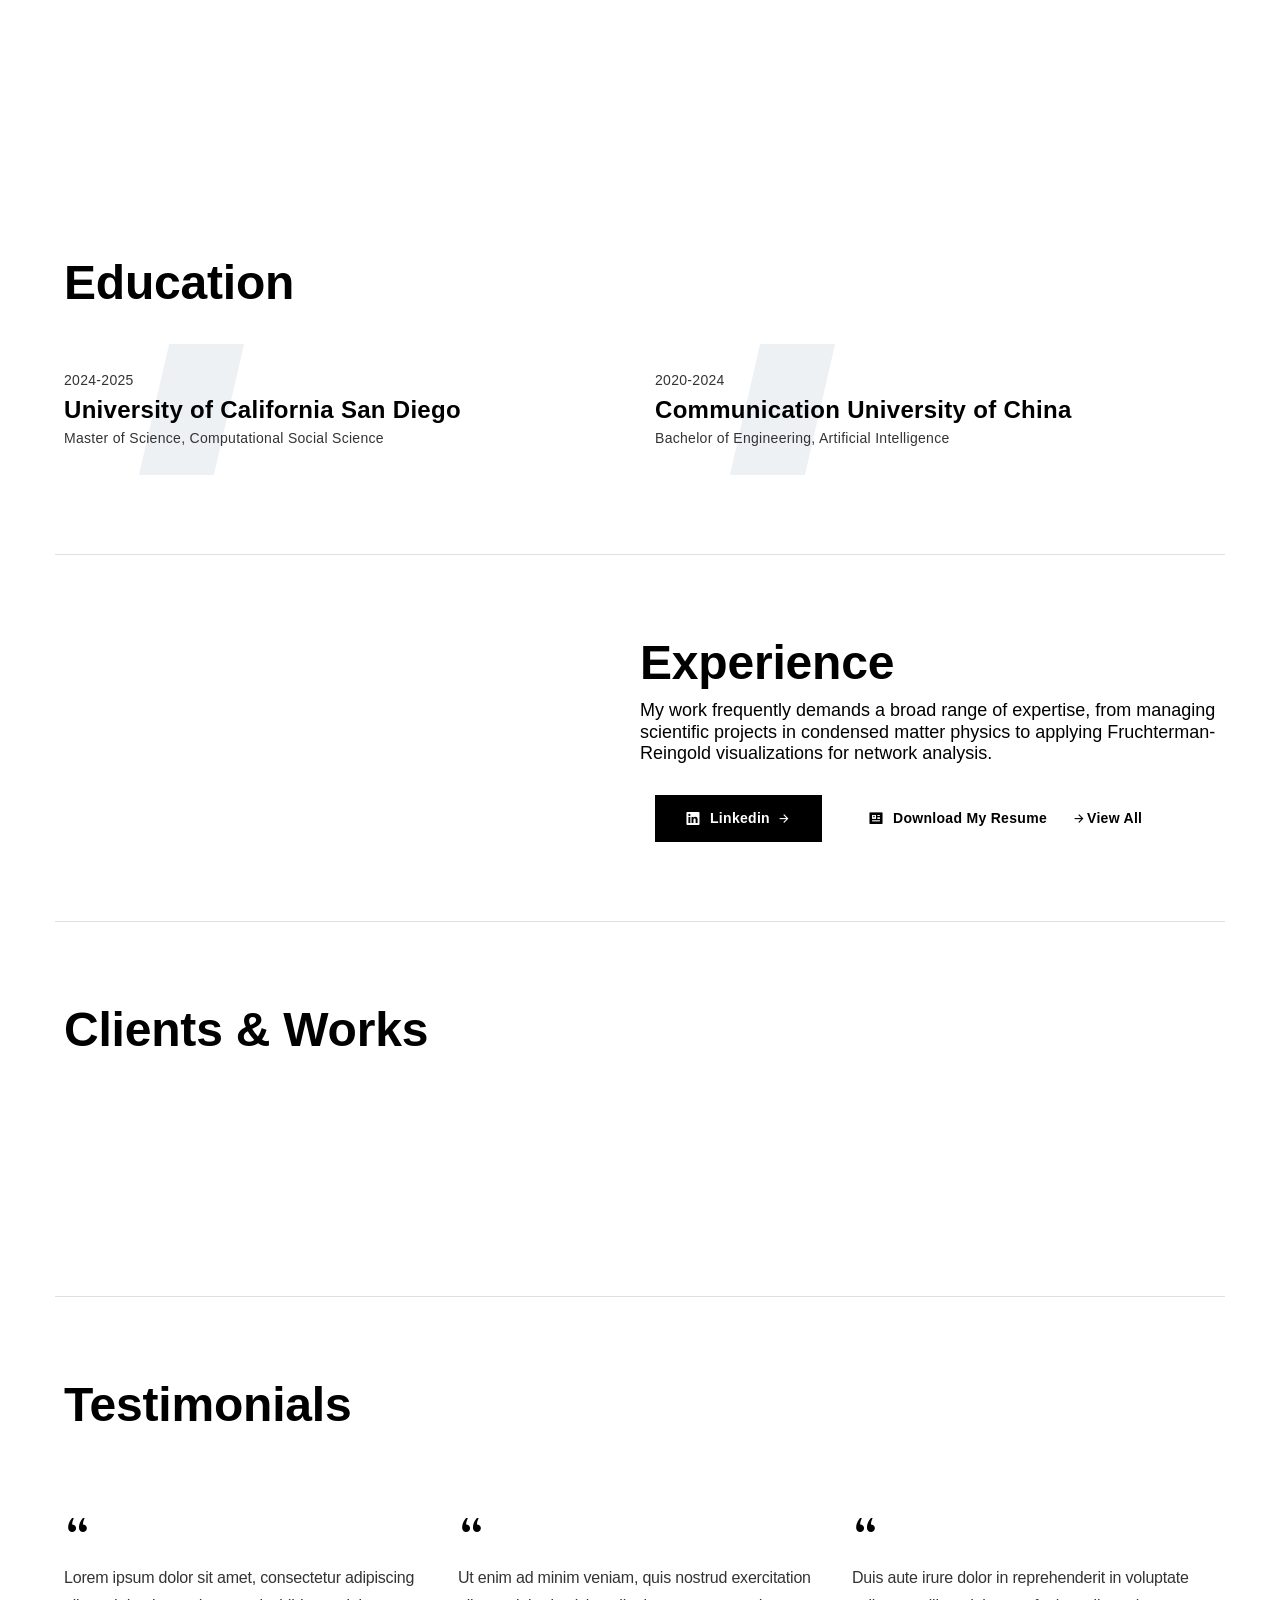
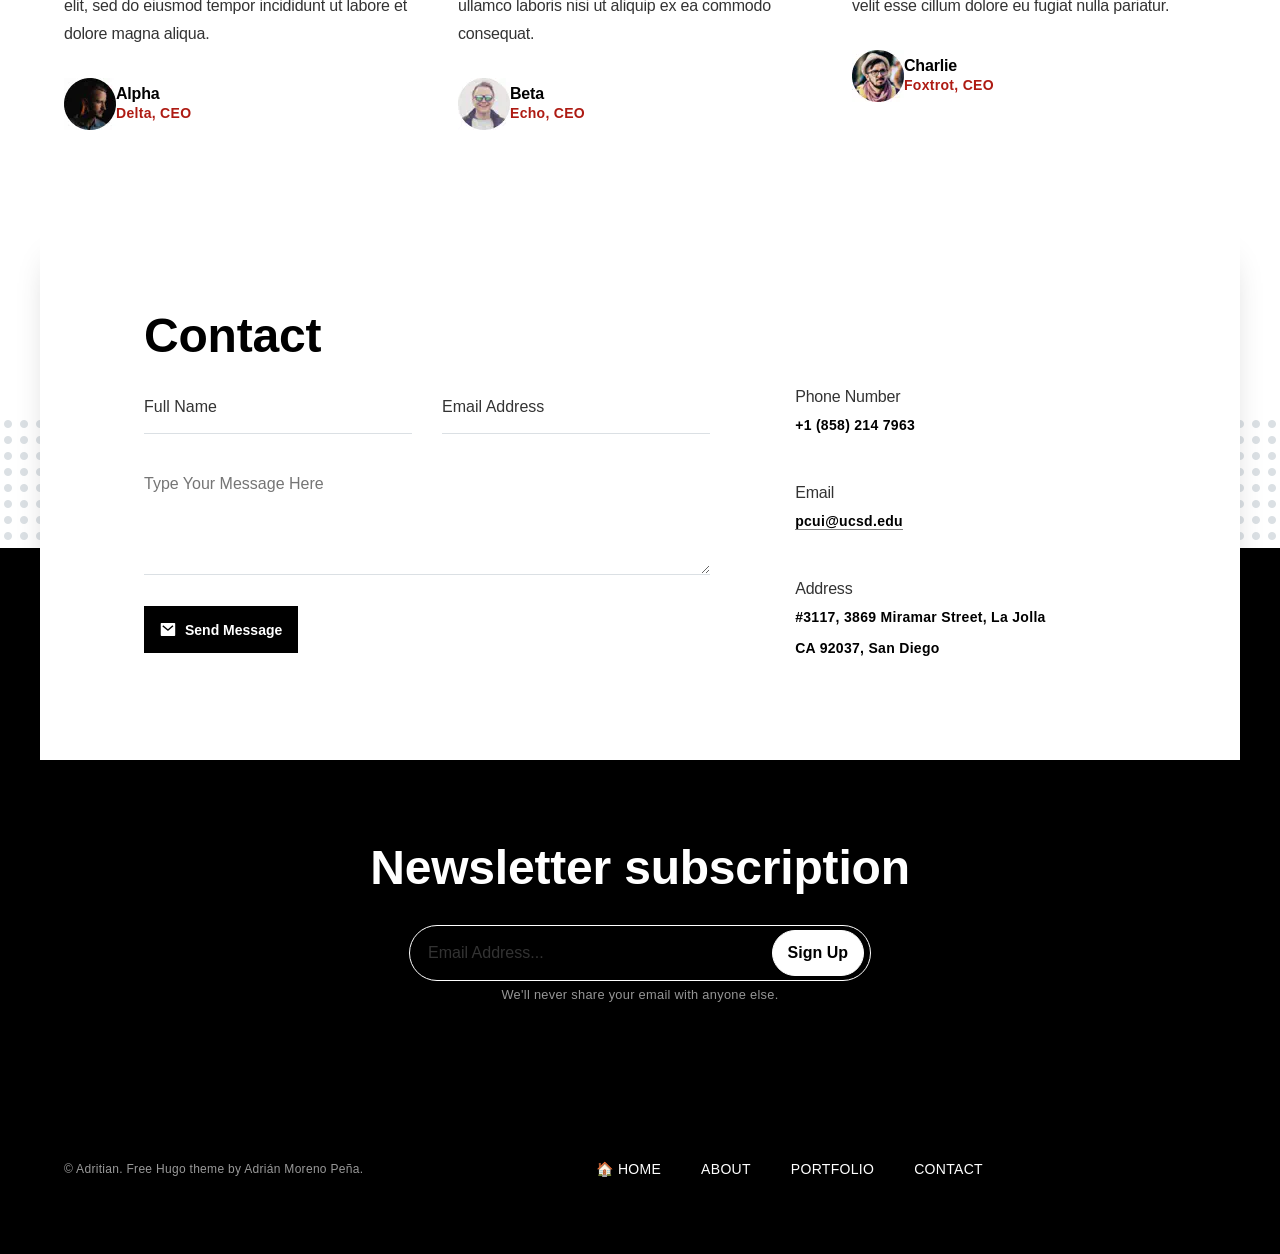
==== commit 65e70186: "Changed imgs" ====
--- a/index.html
+++ b/index.html
@@ -167,11 +167,11 @@
 
 
   <picture>
-    <source srcset="/images/showcase/showcase_hu2112107978099676078.webp 1x, /images/showcase/showcase@2x_hu2112107978099676078.webp 2x" type="image/webp" />
+    <source srcset="/images/showcase/showcase_hu2121535790676248767.webp 1x, /images/showcase/showcase@2x_hu16993012711266682273.webp 2x" type="image/webp" />
     <source srcset="/images/showcase/showcase.png 1x, /images/showcase/showcase@2x.png 2x" type="image/webp">
     <img
-      width="1500"
-      height="1458"
+      width="750"
+      height="729"
       class="lozad img-responsive"
       src="[data-uri]"
       srcset="/images/showcase/showcase.png 1x, /images/showcase/showcase@2x.png 2x"
@@ -212,11 +212,11 @@
         
         
         <picture>
-          <source srcset="/images/who-am-i/user-picture_hu13864645410734550888.webp 1x, /images/who-am-i/user-picture_hu13864645410734550888.webp 2x" type="image/webp" />
+          <source srcset="/images/who-am-i/user-picture_hu10028497620215350866.webp 1x, /images/who-am-i/user-picture_hu10028497620215350866.webp 2x" type="image/webp" />
           <source srcset="/images/who-am-i/user-picture.png 1x, /images/who-am-i/user-picture@2x.png 2x" type="image/webp">
           <img
-            width="561"
-            height="535"
+            width="950"
+            height="950"
             class="lozad img-responsive image-left-overflow"
             src="[data-uri]"
             srcset="/images/who-am-i/user-picture.png 1x, /images/who-am-i/user-picture@2x.png 2x"
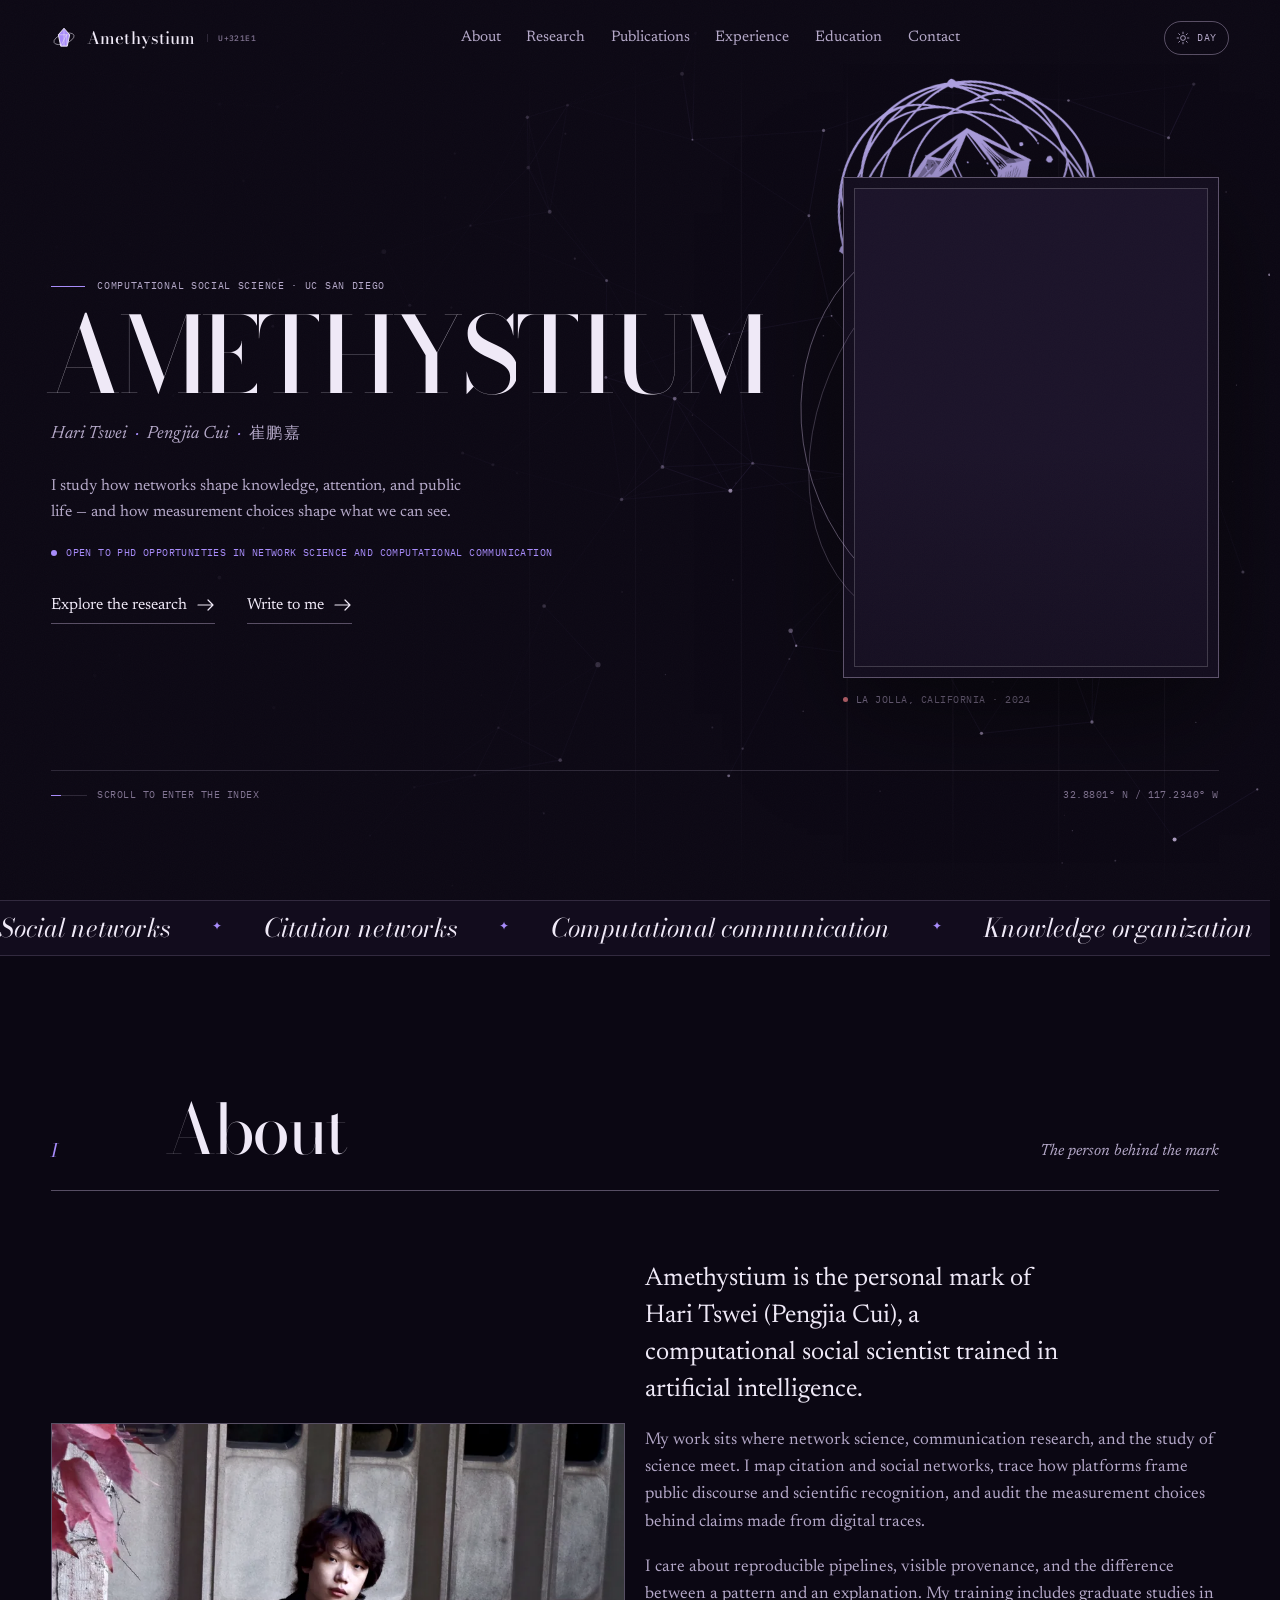
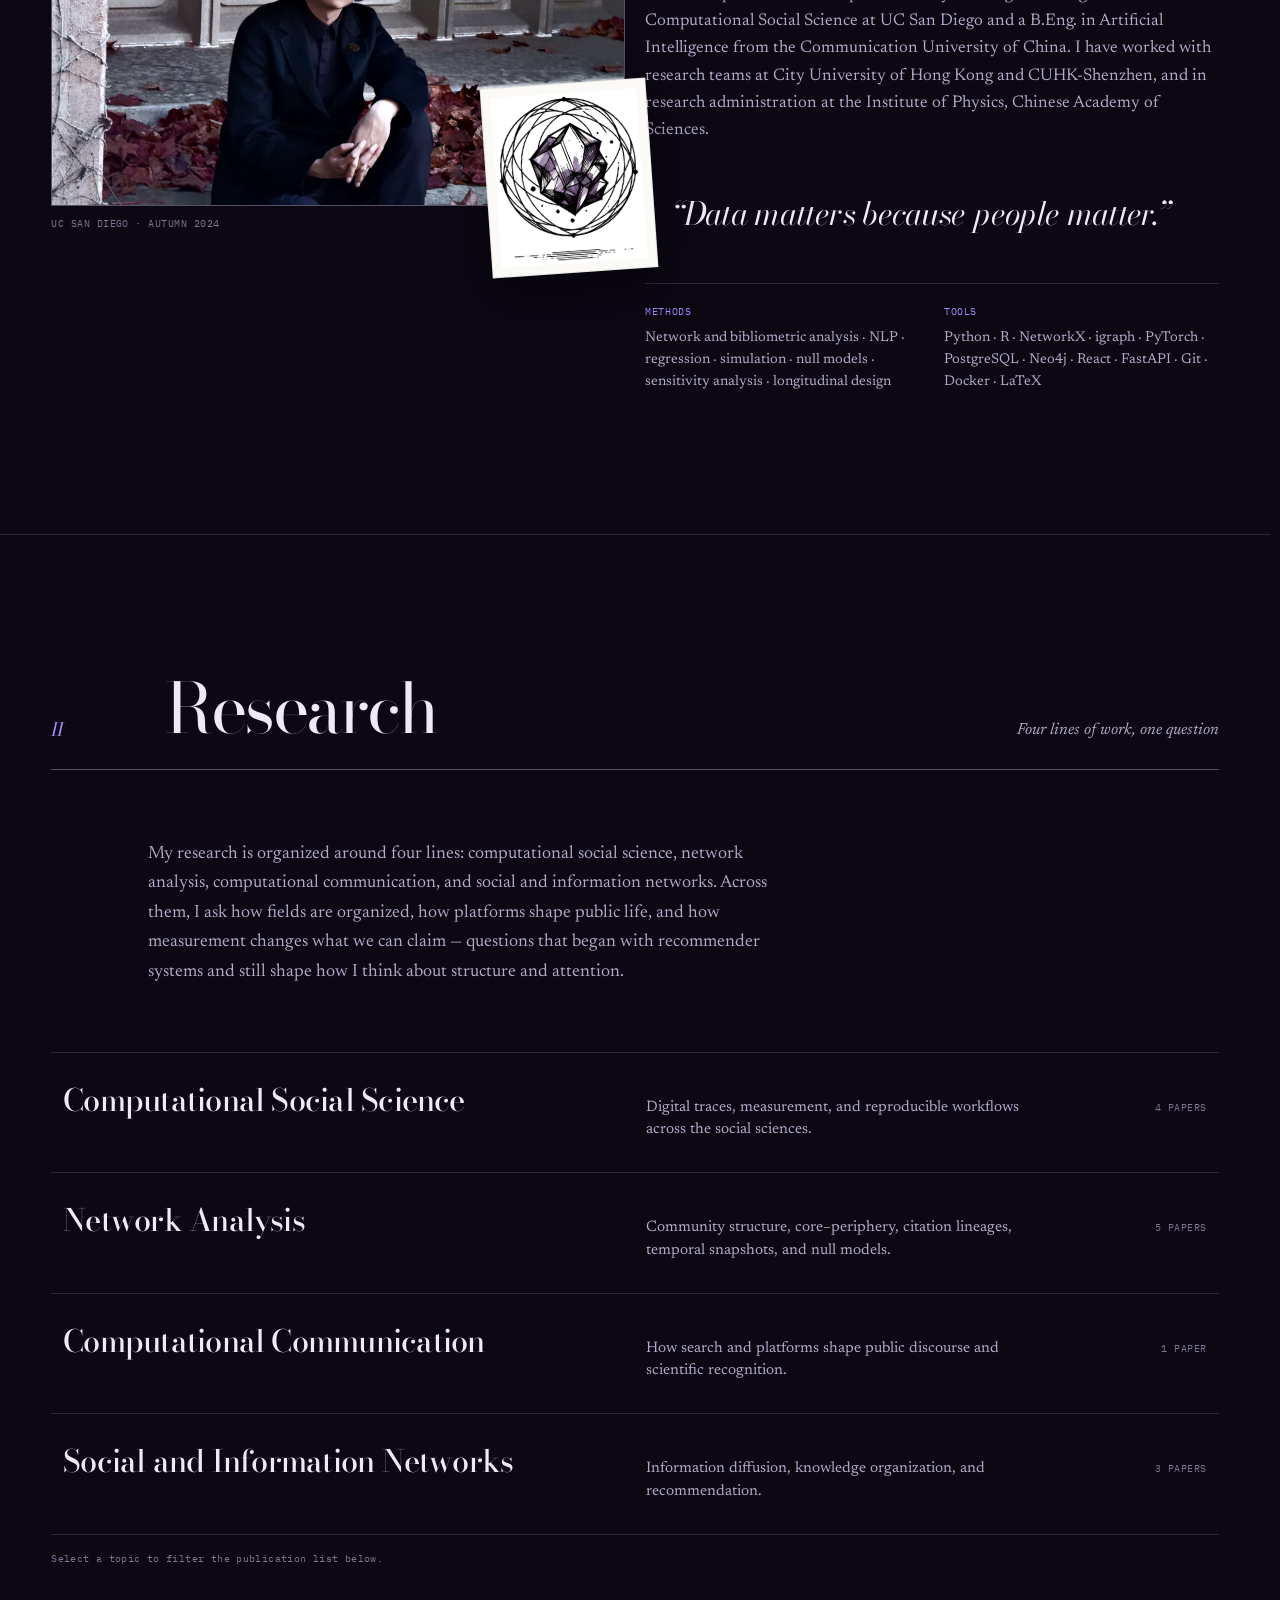
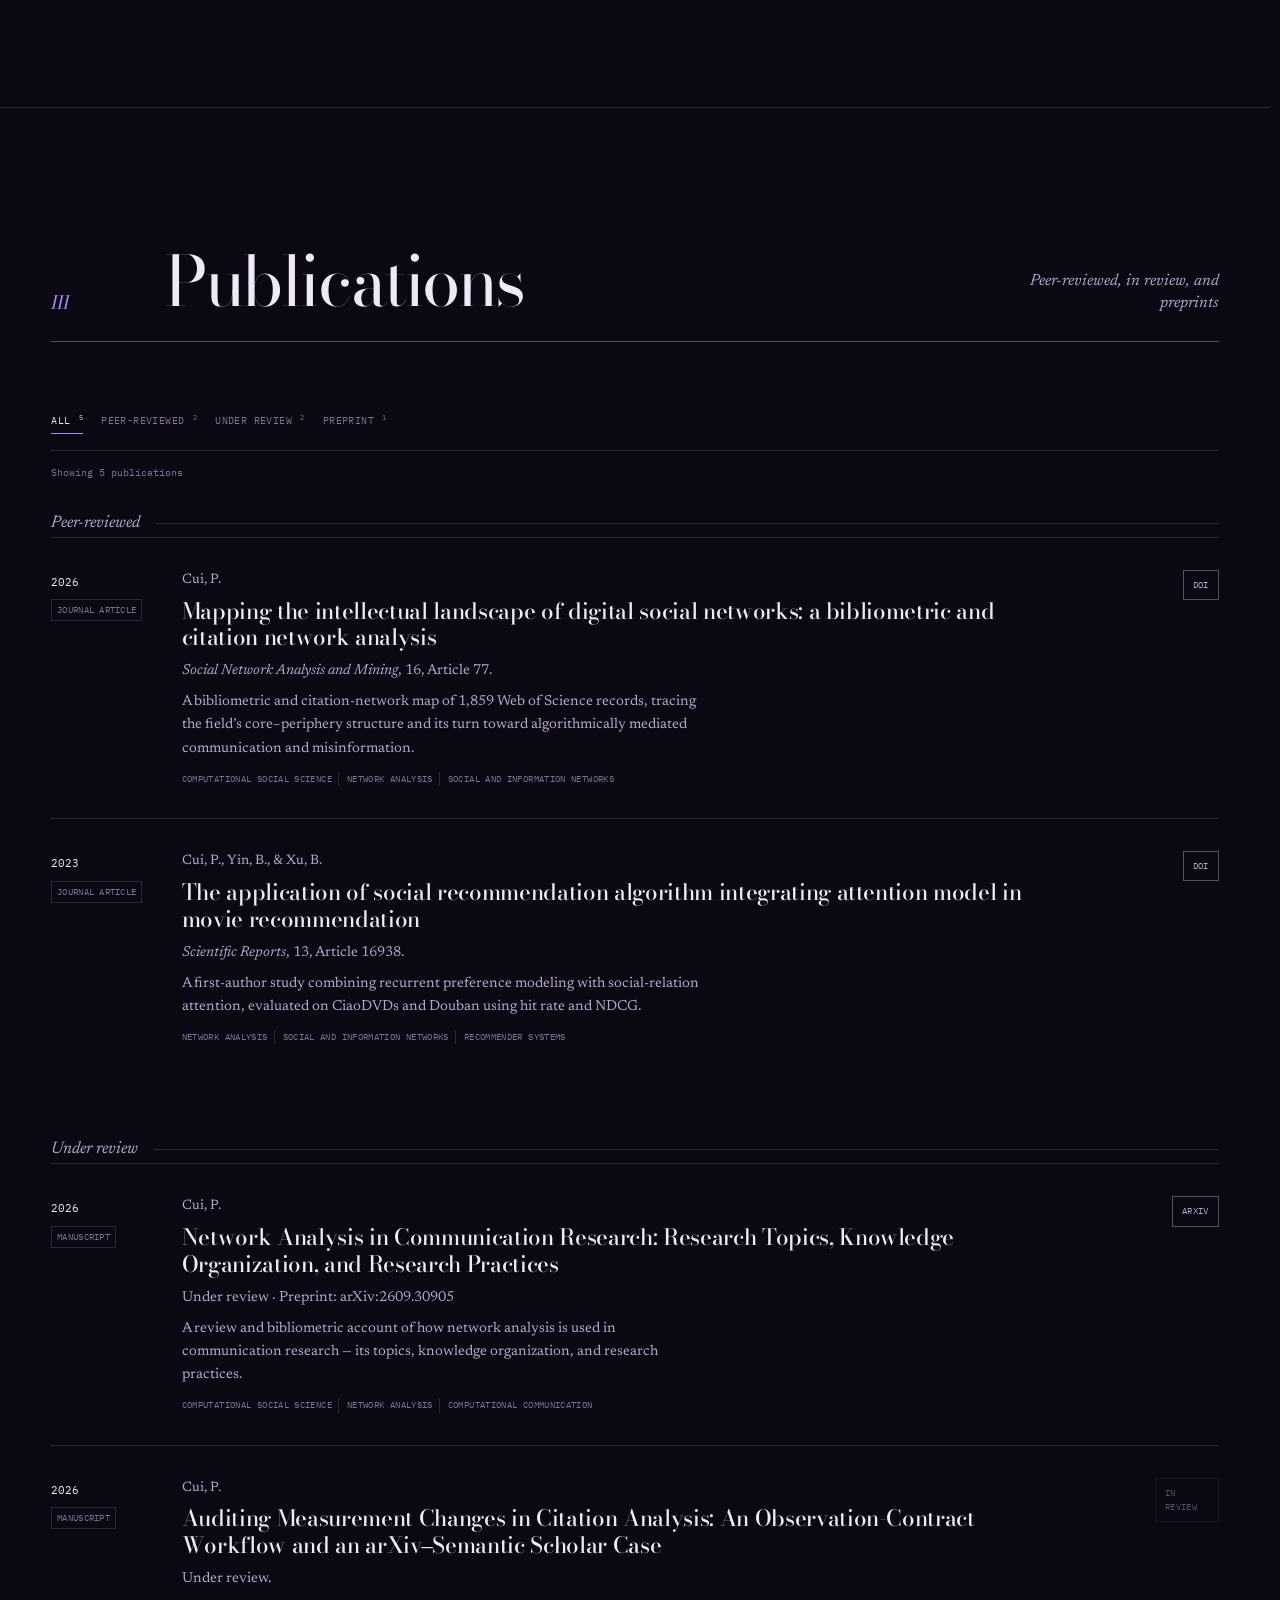
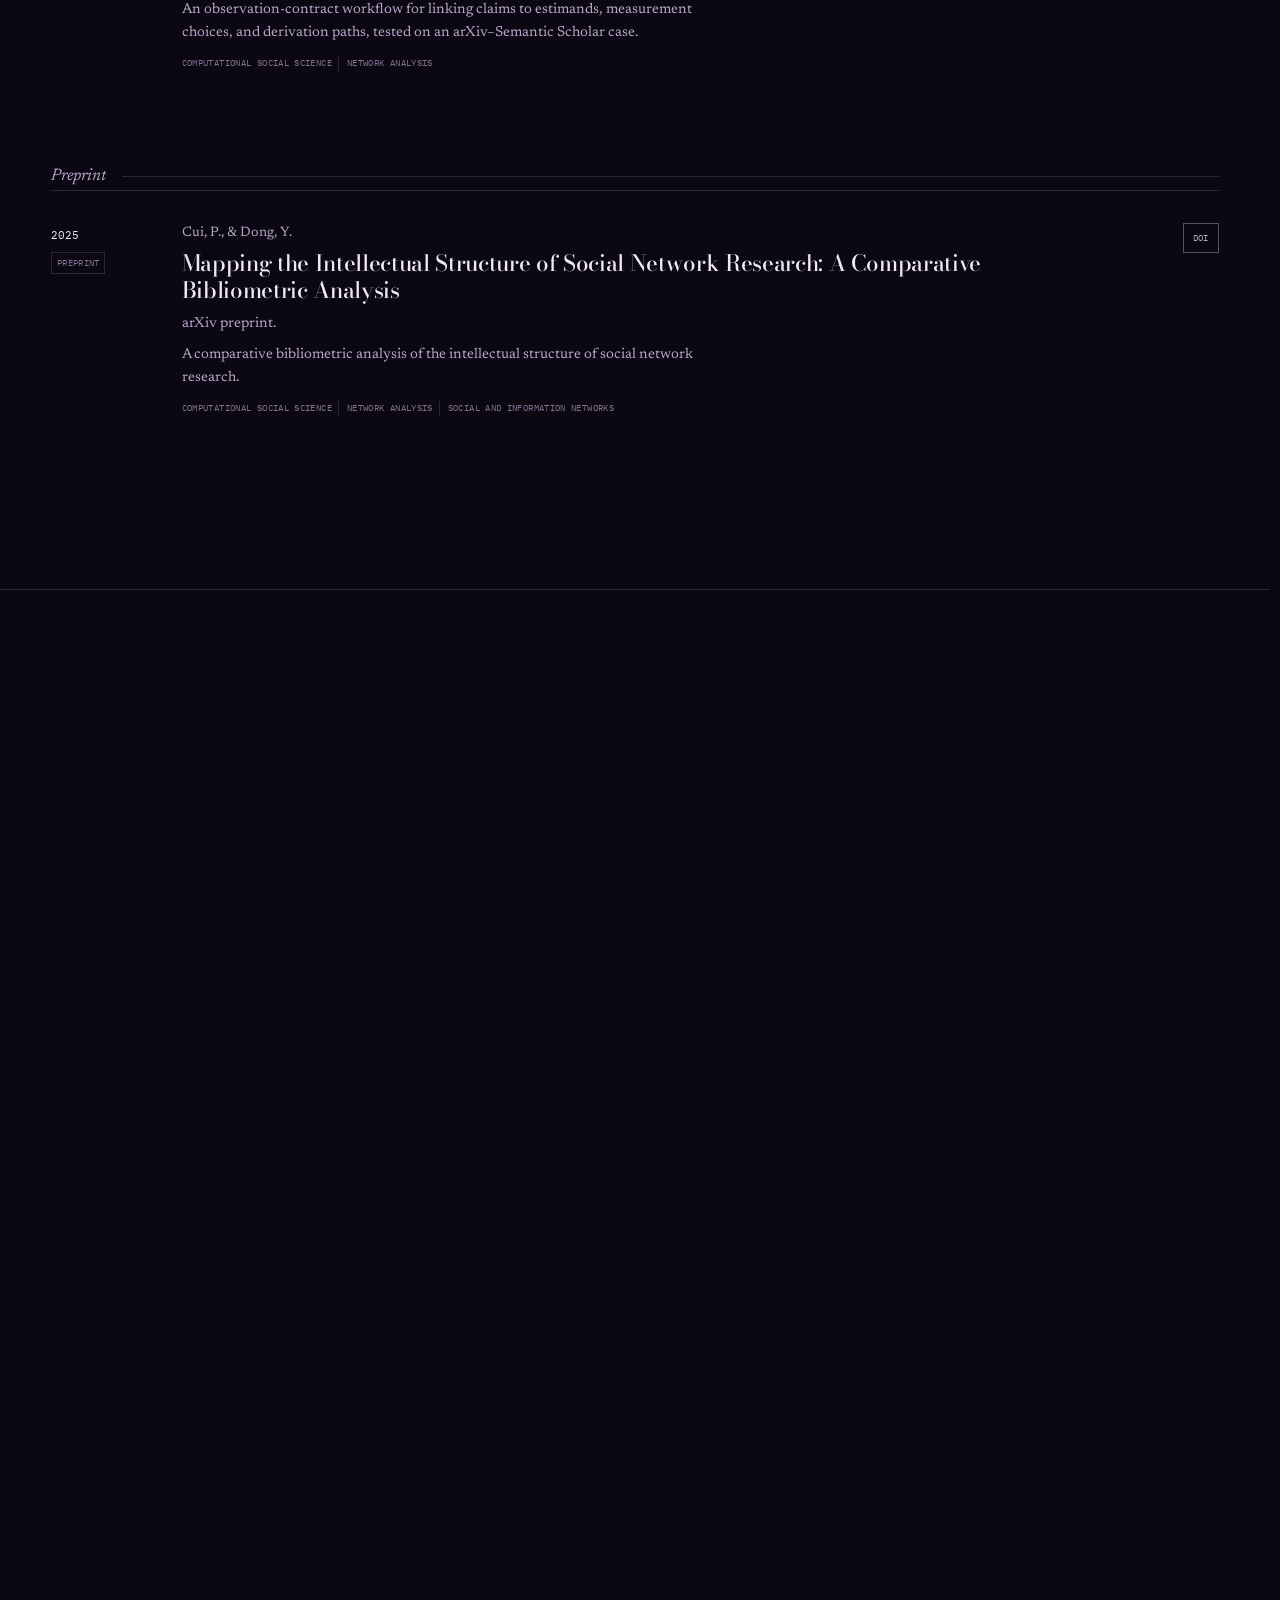
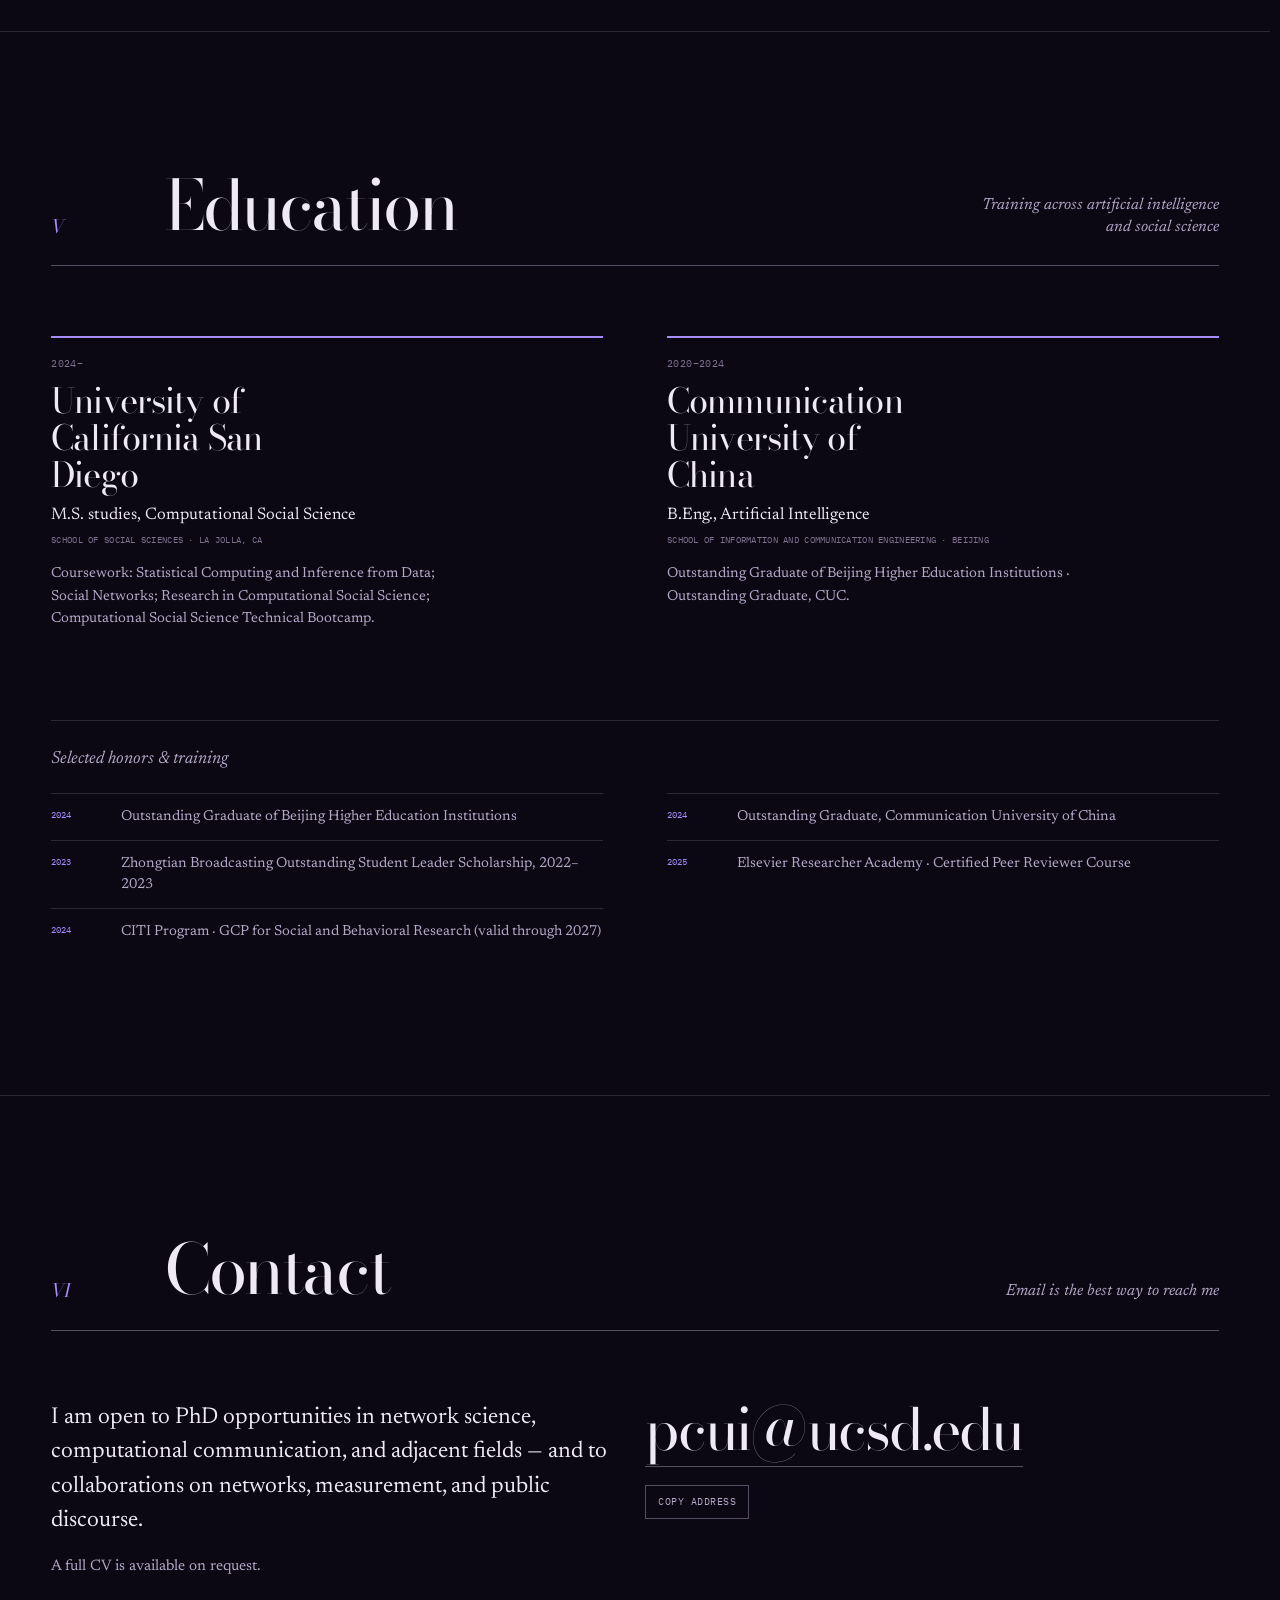
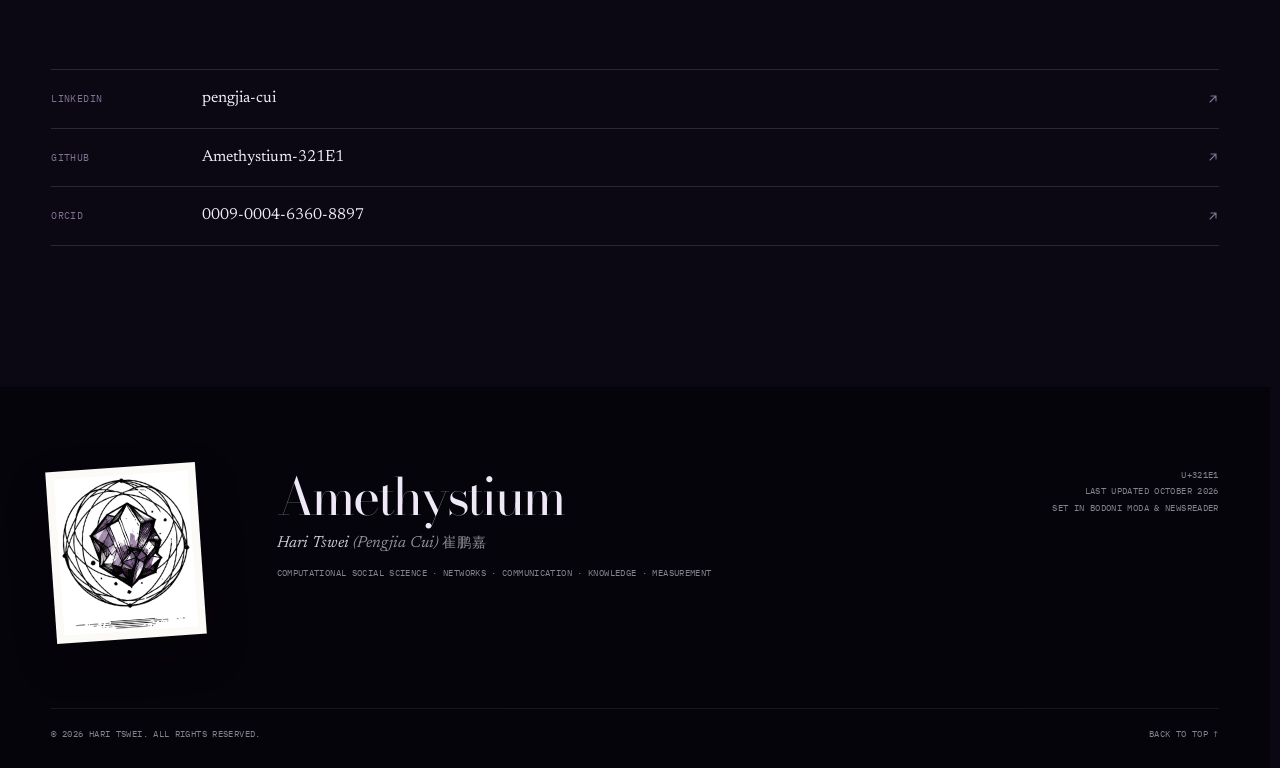
==== commit 5c0b0fe3: "2026/10/26" ====
--- a/index.html
+++ b/index.html
@@ -1,650 +1,594 @@
-
-<!DOCTYPE html>
-<html lang="en">
-
+<!doctype html>
+<html lang="en" data-theme="night">
 <head>
-	<meta name="generator" content="Hugo 0.137.1"><script src="/livereload.js?mindelay=10&amp;v=2&amp;port=1313&amp;path=livereload" data-no-instant defer></script>
-
-    <meta charset="UTF-8"/>
-<meta name="viewport" content="width=device-width, initial-scale=1.0"/>
-<meta http-equiv="X-UA-Compatible" content="ie=edge"/>
-<meta name="theme-color" content="#478079" >
-
-
-
-<title>Amethystium | Pengjia Cui</title>
-<meta name="description" content="This is the personal website of Pengjia Cui based on Hugo. ">
-
-
-<style data-generator="critical-css">
-
-</style>
-
-
-
-    
-        
-        
-    
-
-    
-        
-        
-    
-
-    
-        
-        
-    
-
-
-
-
-
- 
-
-
-<link
-  rel="preload"
-  href="/css/bundle.css"
-  as="style"
-  data-generator="purgeCSS"
-  onload="this.onload=null;this.rel='stylesheet'"
-  
-/>
-<noscript>
-  <link 
-    rel="stylesheet" 
-    href="/css/bundle.css"
-    
-  />
-</noscript>
-
-
-
-<script src='http://localhost:1313/js/library/lozad.min.js'></script>
-
-
-
-    
-
-
+  <meta charset="utf-8">
+  <meta name="viewport" content="width=device-width, initial-scale=1">
+  <title>Amethystium — Hari Tswei (Pengjia Cui)</title>
+  <meta name="description" content="Amethystium is the personal site of Hari Tswei (Pengjia Cui), a computational social scientist working on networks, communication, knowledge, and measurement.">
+  <meta name="author" content="Hari Tswei (Pengjia Cui)">
+  <meta name="theme-color" content="#0b0713">
+  <meta name="color-scheme" content="light dark">
+  <link rel="canonical" href="https://amethystium-321e1.github.io/">
+  <link rel="icon" href="/assets/img/favicon.svg" type="image/svg+xml">
+  <link rel="preload" href="/assets/fonts/bodoni-normal.woff2" as="font" type="font/woff2" crossorigin>
+  <link rel="preload" href="/assets/fonts/newsreader-normal.woff2" as="font" type="font/woff2" crossorigin>
+  <link rel="stylesheet" href="/assets/css/site.css">
+
+  <meta property="og:type" content="website">
+  <meta property="og:title" content="Amethystium — Hari Tswei (Pengjia Cui)">
+  <meta property="og:description" content="Computational social science · networks · communication · knowledge · measurement.">
+  <meta property="og:url" content="https://amethystium-321e1.github.io/">
+  <meta property="og:image" content="https://amethystium-321e1.github.io/assets/img/og-cover.jpg">
+  <meta name="twitter:card" content="summary_large_image">
+  <meta name="twitter:title" content="Amethystium — Hari Tswei">
+  <meta name="twitter:description" content="Computational social science · networks · communication · knowledge · measurement.">
+  <meta name="twitter:image" content="https://amethystium-321e1.github.io/assets/img/og-cover.jpg">
+
+  <script>
+    (() => {
+      try {
+        const stored = localStorage.getItem('amethystium-theme-v2');
+        const theme = stored === 'day' ? 'day' : 'night';
+        document.documentElement.dataset.theme = theme;
+        const meta = document.querySelector('meta[name="theme-color"]');
+        if (meta) meta.setAttribute('content', theme === 'night' ? '#0b0713' : '#f0eee7');
+      } catch (_) {
+        document.documentElement.dataset.theme = 'night';
+      }
+    })();
+  </script>
+
+  <script type="application/ld+json">
+  {
+    "@context": "https://schema.org",
+    "@type": "Person",
+    "name": "Hari Tswei",
+    "alternateName": ["Pengjia Cui", "Amethystium", "崔鹏嘉"],
+    "url": "https://amethystium-321e1.github.io/",
+    "email": "mailto:pcui@ucsd.edu",
+    "jobTitle": "Computational social scientist",
+    "affiliation": {
+      "@type": "CollegeOrUniversity",
+      "name": "University of California San Diego"
+    },
+    "alumniOf": [
+      {"@type": "CollegeOrUniversity", "name": "University of California San Diego"},
+      {"@type": "CollegeOrUniversity", "name": "Communication University of China"}
+    ],
+    "sameAs": [
+      "https://www.linkedin.com/in/pengjia-cui-7b4108322/",
+      "https://github.com/Amethystium-321E1",
+      "https://orcid.org/0009-0004-6360-8897"
+    ],
+    "knowsAbout": [
+      "social networks",
+      "citation networks",
+      "computational communication",
+      "bibliometrics",
+      "knowledge organization",
+      "measurement and reproducibility",
+      "recommender systems"
+    ]
+  }
+  </script>
 </head>
-
-<body class="home">
-
-	
-
-<header class="header fixed-top rad-animation-group" id="header">
-  <div class="container rad-fade-in">
-    <nav class="navbar navbar-expand-lg navbar-light p-0">
-      <div class="container-fluid">
-        <a class="navbar-brand mx-auto" href="http://localhost:1313/">
-          <span>PENGJIA</span>
-          <span>CUI</span>
-        </a>
-        <button
-          class="navbar-toggler collapsed"
-          type="button"
-          data-bs-toggle="collapse"
-          data-bs-target="#navbarSupportedContent, #header"
-          aria-controls="navbarSupportedContent"
-          aria-expanded="false"
-          aria-label="Toggle navigation"
-        >
-          <span class="navbar-toggler-icon"></span>
+<body>
+  <a class="skip-link" href="#main">Skip to content</a>
+  <div class="grain" aria-hidden="true"></div>
+  <div class="cursor" aria-hidden="true">
+    <span class="cursor__ring"></span>
+    <span class="cursor__core"></span>
+    <span class="cursor__label"></span>
+  </div>
+
+  <header class="site-header" id="top">
+    <div class="wrap header__inner">
+      <a class="brand" href="#top" aria-label="Amethystium — home">
+        <svg class="brand__mark" viewBox="0 0 32 32" aria-hidden="true">
+          <ellipse cx="16" cy="17" rx="13" ry="6" transform="rotate(-20 16 17)" fill="none" stroke="currentColor" stroke-width="1.1" opacity=".55"/>
+          <path d="M16 4 L23 12 L20 26 L12 26 L9 12 Z" fill="var(--accent)" stroke="currentColor" stroke-width="1.2" stroke-linejoin="round"/>
+          <path d="M16 4 L16 26 M9 12 L23 12 M12 26 L19 12 L20 26" fill="none" stroke="currentColor" stroke-width=".75" opacity=".8"/>
+        </svg>
+        <span class="brand__name">Amethystium</span>
+        <span class="brand__code">U+321E1</span>
+      </a>
+
+      <nav class="site-nav" aria-label="Primary">
+        <a href="#about">About</a>
+        <a href="#research">Research</a>
+        <a href="#publications">Publications</a>
+        <a href="#experience">Experience</a>
+        <a href="#education">Education</a>
+        <a href="#contact">Contact</a>
+      </nav>
+
+      <div class="header__tools">
+        <button class="theme-toggle" type="button" data-theme-toggle aria-label="Switch to day mode">
+          <svg class="icon icon--sun" viewBox="0 0 20 20" aria-hidden="true">
+            <circle cx="10" cy="10" r="3.4" fill="none" stroke="currentColor" stroke-width="1.3"/>
+            <path d="M10 1.6v2.1M10 16.3v2.1M1.6 10h2.1M16.3 10h2.1M3.9 3.9l1.5 1.5M14.6 14.6l1.5 1.5M16.1 3.9l-1.5 1.5M5.4 14.6l-1.5 1.5" fill="none" stroke="currentColor" stroke-width="1.2" stroke-linecap="round"/>
+          </svg>
+          <svg class="icon icon--moon" viewBox="0 0 20 20" aria-hidden="true">
+            <path d="M15.9 12.4A6.4 6.4 0 0 1 7.6 4.1 6.4 6.4 0 1 0 15.9 12.4Z" fill="none" stroke="currentColor" stroke-width="1.3" stroke-linejoin="round"/>
+            <path d="M15.3 3.2l.4 1.2 1.2.4-1.2.4-.4 1.2-.4-1.2-1.2-.4 1.2-.4.4-1.2Z" fill="currentColor" opacity=".8"/>
+          </svg>
+          <span class="theme-toggle__text">Day</span>
         </button>
-        <div class="collapse navbar-collapse" id="navbarSupportedContent">
-          <ul class="navbar-nav ml-lg-auto">
-            <li class="nav-item">
-              <a class="nav-link active" href="http://localhost:1313/">HOME</a>
-            </li>
-            
-            <li class="nav-item">
-              <a data-scroll class="nav-link" href="/#about"
-                >ABOUT</a
-              >
-            </li>
-            
-            <li class="nav-item">
-              <a data-scroll class="nav-link" href="/#portfolio"
-                >PORTFOLIO</a
-              >
-            </li>
-            
-            <li class="nav-item">
-              <a data-scroll class="nav-link" href="/blog"
-                >BLOG</a
-              >
-            </li>
-            
-            <li class="nav-item">
-              <a data-scroll class="nav-link" href="/#contact"
-                >CONTACT</a
-              >
-            </li>
-            
+        <button class="menu-toggle" type="button" aria-haspopup="dialog" aria-controls="menu-dialog">
+          <span>Menu</span>
+          <svg viewBox="0 0 18 12" aria-hidden="true"><path d="M1 1h16M1 6h16M1 11h16" fill="none" stroke="currentColor" stroke-width="1.3" stroke-linecap="round"/></svg>
+        </button>
+      </div>
+    </div>
+    <div class="scroll-progress" aria-hidden="true"></div>
+  </header>
+
+  <dialog class="menu-dialog" id="menu-dialog" aria-label="Site menu">
+    <div class="menu-dialog__top">
+      <div class="brand brand--dialog">
+        <svg class="brand__mark" viewBox="0 0 32 32" aria-hidden="true">
+          <ellipse cx="16" cy="17" rx="13" ry="6" transform="rotate(-20 16 17)" fill="none" stroke="currentColor" stroke-width="1.1" opacity=".55"/>
+          <path d="M16 4 L23 12 L20 26 L12 26 L9 12 Z" fill="var(--accent)" stroke="currentColor" stroke-width="1.2" stroke-linejoin="round"/>
+          <path d="M16 4 L16 26 M9 12 L23 12 M12 26 L19 12 L20 26" fill="none" stroke="currentColor" stroke-width=".75" opacity=".8"/>
+        </svg>
+        <span class="brand__name">Amethystium</span>
+      </div>
+      <button class="menu-dialog__close" type="button" aria-label="Close menu">
+        <span>Close</span>
+        <svg viewBox="0 0 16 16" aria-hidden="true"><path d="M2 2l12 12M14 2L2 14" fill="none" stroke="currentColor" stroke-width="1.3" stroke-linecap="round"/></svg>
+      </button>
+    </div>
+    <nav class="menu-dialog__nav" aria-label="Mobile primary">
+      <a href="#about"><span>I</span> About</a>
+      <a href="#research"><span>II</span> Research</a>
+      <a href="#publications"><span>III</span> Publications</a>
+      <a href="#experience"><span>IV</span> Experience</a>
+      <a href="#education"><span>V</span> Education</a>
+      <a href="#contact"><span>VI</span> Contact</a>
+    </nav>
+    <div class="menu-dialog__foot">
+      <button class="theme-toggle theme-toggle--dialog" type="button" data-theme-toggle aria-label="Switch to day mode">
+        <svg class="icon icon--sun" viewBox="0 0 20 20" aria-hidden="true">
+          <circle cx="10" cy="10" r="3.4" fill="none" stroke="currentColor" stroke-width="1.3"/>
+          <path d="M10 1.6v2.1M10 16.3v2.1M1.6 10h2.1M16.3 10h2.1M3.9 3.9l1.5 1.5M14.6 14.6l1.5 1.5M16.1 3.9l-1.5 1.5M5.4 14.6l-1.5 1.5" fill="none" stroke="currentColor" stroke-width="1.2" stroke-linecap="round"/>
+        </svg>
+        <svg class="icon icon--moon" viewBox="0 0 20 20" aria-hidden="true">
+          <path d="M15.9 12.4A6.4 6.4 0 0 1 7.6 4.1 6.4 6.4 0 1 0 15.9 12.4Z" fill="none" stroke="currentColor" stroke-width="1.3" stroke-linejoin="round"/>
+          <path d="M15.3 3.2l.4 1.2 1.2.4-1.2.4-.4 1.2-.4-1.2-1.2-.4 1.2-.4.4-1.2Z" fill="currentColor" opacity=".8"/>
+        </svg>
+        <span class="theme-toggle__text">Day</span>
+      </button>
+      <a href="mailto:pcui@ucsd.edu" class="menu-dialog__mail">pcui@ucsd.edu</a>
+    </div>
+  </dialog>
+
+  <main id="main">
+    <section class="hero" id="home" aria-labelledby="hero-title">
+      <canvas class="hero__canvas" aria-hidden="true"></canvas>
+      <div class="hero__grid" aria-hidden="true"></div>
+      <div class="wrap hero__inner">
+        <div class="hero__copy">
+          <p class="hero__context">Computational social science · UC San Diego</p>
+          <h1 class="hero__title" id="hero-title" aria-label="Amethystium">
+            <span class="char-mask" style="--i:0"><span class="char" aria-hidden="true">A</span></span><span class="char-mask" style="--i:1"><span class="char" aria-hidden="true">M</span></span><span class="char-mask" style="--i:2"><span class="char" aria-hidden="true">E</span></span><span class="char-mask" style="--i:3"><span class="char" aria-hidden="true">T</span></span><span class="char-mask" style="--i:4"><span class="char" aria-hidden="true">H</span></span><span class="char-mask" style="--i:5"><span class="char" aria-hidden="true">Y</span></span><span class="char-mask" style="--i:6"><span class="char" aria-hidden="true">S</span></span><span class="char-mask" style="--i:7"><span class="char" aria-hidden="true">T</span></span><span class="char-mask" style="--i:8"><span class="char" aria-hidden="true">I</span></span><span class="char-mask" style="--i:9"><span class="char" aria-hidden="true">U</span></span><span class="char-mask" style="--i:10"><span class="char" aria-hidden="true">M</span></span>
+          </h1>
+          <p class="hero__names"><span>Hari Tswei</span><span class="hero__dot" aria-hidden="true">·</span><span class="hero__soft">Pengjia Cui</span><span class="hero__dot" aria-hidden="true">·</span><span class="cjk" lang="zh-Hans">崔鹏嘉</span></p>
+          <p class="hero__statement">I study how networks shape knowledge, attention, and public life — and how measurement choices shape what we can see.</p>
+          <p class="hero__status"><span class="status-dot" aria-hidden="true"></span>Open to PhD opportunities in network science and computational communication</p>
+          <div class="hero__actions">
+            <a class="link-cta" href="#research" data-cursor-label="Read">
+              <span>Explore the research</span>
+              <svg viewBox="0 0 18 12" aria-hidden="true"><path d="M1 6h15M11 1l5 5-5 5" fill="none" stroke="currentColor" stroke-width="1.2" stroke-linecap="round" stroke-linejoin="round"/></svg>
+            </a>
+            <a class="link-cta" href="mailto:pcui@ucsd.edu" data-cursor-label="Email">
+              <span>Write to me</span>
+              <svg viewBox="0 0 18 12" aria-hidden="true"><path d="M1 6h15M11 1l5 5-5 5" fill="none" stroke="currentColor" stroke-width="1.2" stroke-linecap="round" stroke-linejoin="round"/></svg>
+            </a>
+          </div>
+        </div>
+
+        <div class="hero__visual">
+          <div class="hero__logo" aria-hidden="true"></div>
+          <figure class="portrait" data-cursor-label="Look">
+            <div class="portrait__frame">
+              <svg class="portrait__orbit" viewBox="0 0 600 720" aria-hidden="true">
+                <ellipse class="orbit orbit--one" cx="300" cy="360" rx="286" ry="330" transform="rotate(-18 300 360)" pathLength="1"/>
+                <ellipse class="orbit orbit--two" cx="300" cy="360" rx="258" ry="344" transform="rotate(27 300 360)" pathLength="1"/>
+                <g class="orbit__dot orbit__dot--one"><circle cx="300" cy="30" r="4.5"/></g>
+                <g class="orbit__dot orbit__dot--two"><circle cx="558" cy="390" r="3"/></g>
+              </svg>
+              <div class="portrait__inner">
+                <img class="portrait__img portrait__img--mono" src="/assets/img/portrait-1200.webp" srcset="/assets/img/portrait-800.webp 800w, /assets/img/portrait-1200.webp 1200w, /assets/img/portrait-1600.webp 1600w" sizes="(max-width: 900px) 78vw, 38vw" width="1200" height="1600" alt="Hari Tswei standing beside concrete columns at UC San Diego." fetchpriority="high" decoding="async">
+                <img class="portrait__img portrait__img--color" src="/assets/img/portrait-1200.webp" alt="" aria-hidden="true" loading="lazy" decoding="async">
+                <span class="portrait__vignette" aria-hidden="true"></span>
+              </div>
+            </div>
+            <figcaption class="portrait__caption"><span class="portrait__dot" aria-hidden="true"></span>La Jolla, California · 2024</figcaption>
+          </figure>
+        </div>
+
+        <div class="hero__foot">
+          <span class="hero__scroll"><span class="scroll-line" aria-hidden="true"></span>Scroll to enter the index</span>
+          <span class="hero__coordinates">32.8801° N / 117.2340° W</span>
+        </div>
+      </div>
+    </section>
+
+    <div class="ticker" aria-hidden="true">
+      <div class="ticker__track">
+        <div class="ticker__group">
+          <span>Social networks</span><span class="ticker__star">✦</span>
+          <span>Citation networks</span><span class="ticker__star">✦</span>
+          <span>Computational communication</span><span class="ticker__star">✦</span>
+          <span>Knowledge organization</span><span class="ticker__star">✦</span>
+          <span>Measurement &amp; reproducibility</span><span class="ticker__star">✦</span>
+          <span>Recommender systems</span><span class="ticker__star">✦</span>
+          <span>Digital platforms</span><span class="ticker__star">✦</span>
+          <span>Scientific recognition</span><span class="ticker__star">✦</span>
+        </div>
+        <div class="ticker__group">
+          <span>Social networks</span><span class="ticker__star">✦</span>
+          <span>Citation networks</span><span class="ticker__star">✦</span>
+          <span>Computational communication</span><span class="ticker__star">✦</span>
+          <span>Knowledge organization</span><span class="ticker__star">✦</span>
+          <span>Measurement &amp; reproducibility</span><span class="ticker__star">✦</span>
+          <span>Recommender systems</span><span class="ticker__star">✦</span>
+          <span>Digital platforms</span><span class="ticker__star">✦</span>
+          <span>Scientific recognition</span><span class="ticker__star">✦</span>
+        </div>
+      </div>
+    </div>
+
+    <section class="section about" id="about" aria-labelledby="about-title">
+      <div class="wrap">
+        <div class="section__head" data-reveal="head">
+          <span class="section__index">I</span>
+          <h2 class="section__title" id="about-title">About</h2>
+          <p class="section__note">The person behind the mark</p>
+        </div>
+
+        <div class="about__grid">
+          <div class="about__media" data-reveal="fade">
+            <figure class="about__figure">
+              <img src="/assets/img/leaves-1600.webp" srcset="/assets/img/leaves-900.webp 900w, /assets/img/leaves-1600.webp 1600w" sizes="(max-width: 900px) 100vw, 48vw" width="1600" height="1067" alt="Hari Tswei sitting among autumn leaves at UC San Diego." loading="lazy" decoding="async">
+              <figcaption>UC San Diego · autumn 2024</figcaption>
+            </figure>
+            <div class="about__seal" aria-hidden="true">
+              <img src="/assets/img/logo-print.webp" width="775" height="900" alt="" loading="lazy" decoding="async">
+            </div>
+          </div>
+
+          <div class="about__copy">
+            <p class="about__lede" data-reveal="fade">Amethystium is the personal mark of Hari Tswei (Pengjia Cui), a computational social scientist trained in artificial intelligence.</p>
+            <p data-reveal="fade" style="--delay:60ms">My work sits where network science, communication research, and the study of science meet. I map citation and social networks, trace how platforms frame public discourse and scientific recognition, and audit the measurement choices behind claims made from digital traces.</p>
+            <p data-reveal="fade" style="--delay:110ms">I care about reproducible pipelines, visible provenance, and the difference between a pattern and an explanation. My training includes graduate studies in Computational Social Science at UC San Diego and a B.Eng. in Artificial Intelligence from the Communication University of China. I have worked with research teams at City University of Hong Kong and CUHK-Shenzhen, and in research administration at the Institute of Physics, Chinese Academy of Sciences.</p>
+
+            <blockquote class="pullquote" data-reveal="fade" style="--delay:160ms">
+              <p>“Data matters because people matter.”</p>
+            </blockquote>
+
+            <div class="toolkit" data-reveal="fade" style="--delay:200ms">
+              <div class="toolkit__group">
+                <h3 class="meta-label">Methods</h3>
+                <p>Network and bibliometric analysis · NLP · regression · simulation · null models · sensitivity analysis · longitudinal design</p>
+              </div>
+              <div class="toolkit__group">
+                <h3 class="meta-label">Tools</h3>
+                <p>Python · R · NetworkX · igraph · PyTorch · PostgreSQL · Neo4j · React · FastAPI · Git · Docker · LaTeX</p>
+              </div>
+            </div>
+          </div>
+        </div>
+      </div>
+    </section>
+
+    <section class="section research" id="research" aria-labelledby="research-title">
+      <div class="wrap">
+        <div class="section__head" data-reveal="head">
+          <span class="section__index">II</span>
+          <h2 class="section__title" id="research-title">Research</h2>
+          <p class="section__note">Four lines of work, one question</p>
+        </div>
+
+        <p class="research__intro" data-reveal="fade">My research is organized around four lines: computational social science, network analysis, computational communication, and social and information networks. Across them, I ask how fields are organized, how platforms shape public life, and how measurement changes what we can claim — questions that began with recommender systems and still shape how I think about structure and attention.</p>
+
+        <div class="research__list">
+          <button class="research__item" type="button" data-topic="css" data-cursor-label="Filter">
+            <span class="research__term">Computational Social Science</span>
+            <span class="research__desc">Digital traces, measurement, and reproducible workflows across the social sciences.</span>
+            <span class="research__count">4 papers</span>
+          </button>
+          <button class="research__item" type="button" data-topic="networks" data-cursor-label="Filter">
+            <span class="research__term">Network Analysis</span>
+            <span class="research__desc">Community structure, core–periphery, citation lineages, temporal snapshots, and null models.</span>
+            <span class="research__count">5 papers</span>
+          </button>
+          <button class="research__item" type="button" data-topic="communication" data-cursor-label="Filter">
+            <span class="research__term">Computational Communication</span>
+            <span class="research__desc">How search and platforms shape public discourse and scientific recognition.</span>
+            <span class="research__count">1 paper</span>
+          </button>
+          <button class="research__item" type="button" data-topic="info-networks" data-cursor-label="Filter">
+            <span class="research__term">Social and Information Networks</span>
+            <span class="research__desc">Information diffusion, knowledge organization, and recommendation.</span>
+            <span class="research__count">3 papers</span>
+          </button>
+        </div>
+        <p class="research__hint">Select a topic to filter the publication list below.</p>
+      </div>
+    </section>
+
+    <section class="section publications" id="publications" aria-labelledby="publications-title">
+      <div class="wrap">
+        <div class="section__head" data-reveal="head">
+          <span class="section__index">III</span>
+          <h2 class="section__title" id="publications-title">Publications</h2>
+          <p class="section__note">Peer-reviewed, in review, and preprints</p>
+        </div>
+
+        <div class="pub__filters" role="group" aria-label="Filter publications">
+          <button class="filter is-active" type="button" data-filter="all" aria-pressed="true">All <sup>5</sup></button>
+          <button class="filter" type="button" data-filter="peer" aria-pressed="false">Peer-reviewed <sup>2</sup></button>
+          <button class="filter" type="button" data-filter="review" aria-pressed="false">Under review <sup>2</sup></button>
+          <button class="filter" type="button" data-filter="preprint" aria-pressed="false">Preprint <sup>1</sup></button>
+          <button class="filter filter--topic" type="button" hidden></button>
+        </div>
+        <p class="pub__count" aria-live="polite">Showing 5 publications</p>
+
+        <div class="pub__groups">
+          <section class="pub-group" data-group="peer">
+            <h3 class="pub-group__title"><span>Peer-reviewed</span></h3>
+            <ul class="pub-list">
+              <li class="pub" data-status="peer" data-topics="css networks info-networks" data-reveal="row">
+                <div class="pub__meta">
+                  <span class="pub__year">2026</span>
+                  <span class="pub__badge">Journal article</span>
+                </div>
+                <div class="pub__body">
+                  <p class="pub__authors">Cui, P.</p>
+                  <h4 class="pub__title"><a href="https://doi.org/10.1007/s13278-026-01617-0" target="_blank" rel="noopener noreferrer" data-cursor-label="Read">Mapping the intellectual landscape of digital social networks: a bibliometric and citation network analysis<span class="sr-only"> (opens in a new tab)</span></a></h4>
+                  <p class="pub__venue"><em>Social Network Analysis and Mining</em>, 16, Article 77.</p>
+                  <p class="pub__summary">A bibliometric and citation-network map of 1,859 Web of Science records, tracing the field’s core–periphery structure and its turn toward algorithmically mediated communication and misinformation.</p>
+                  <p class="pub__topics"><span>Computational Social Science</span><span>Network Analysis</span><span>Social and Information Networks</span></p>
+                </div>
+                <a class="pub__doi" href="https://doi.org/10.1007/s13278-026-01617-0" target="_blank" rel="noopener noreferrer" aria-label="Open DOI for Mapping the intellectual landscape of digital social networks in a new tab">DOI</a>
+              </li>
+
+              <li class="pub" data-status="peer" data-topics="networks info-networks" data-reveal="row">
+                <div class="pub__meta">
+                  <span class="pub__year">2023</span>
+                  <span class="pub__badge">Journal article</span>
+                </div>
+                <div class="pub__body">
+                  <p class="pub__authors">Cui, P., Yin, B., &amp; Xu, B.</p>
+                  <h4 class="pub__title"><a href="https://doi.org/10.1038/s41598-023-43511-1" target="_blank" rel="noopener noreferrer" data-cursor-label="Read">The application of social recommendation algorithm integrating attention model in movie recommendation<span class="sr-only"> (opens in a new tab)</span></a></h4>
+                  <p class="pub__venue"><em>Scientific Reports</em>, 13, Article 16938.</p>
+                  <p class="pub__summary">A first-author study combining recurrent preference modeling with social-relation attention, evaluated on CiaoDVDs and Douban using hit rate and NDCG.</p>
+                  <p class="pub__topics"><span>Network Analysis</span><span>Social and Information Networks</span><span>Recommender Systems</span></p>
+                </div>
+                <a class="pub__doi" href="https://doi.org/10.1038/s41598-023-43511-1" target="_blank" rel="noopener noreferrer" aria-label="Open DOI for The application of social recommendation algorithm integrating attention model in movie recommendation in a new tab">DOI</a>
+              </li>
+            </ul>
+          </section>
+
+          <section class="pub-group" data-group="review">
+            <h3 class="pub-group__title"><span>Under review</span></h3>
+            <ul class="pub-list">
+              <li class="pub" data-status="review" data-topics="css networks communication" data-reveal="row">
+                <div class="pub__meta">
+                  <span class="pub__year">2026</span>
+                  <span class="pub__badge">Manuscript</span>
+                </div>
+                <div class="pub__body">
+                  <p class="pub__authors">Cui, P.</p>
+                  <h4 class="pub__title">Network Analysis in Communication Research: Research Topics, Knowledge Organization, and Research Practices</h4>
+                  <p class="pub__venue">Under review · Preprint: arXiv:2609.30905</p>
+                  <p class="pub__summary">A review and bibliometric account of how network analysis is used in communication research — its topics, knowledge organization, and research practices.</p>
+                  <p class="pub__topics"><span>Computational Social Science</span><span>Network Analysis</span><span>Computational Communication</span></p>
+                </div>
+                <a class="pub__doi" href="https://arxiv.org/abs/2609.30905" target="_blank" rel="noopener noreferrer" aria-label="Open arXiv preprint 2609.30905 in a new tab">arXiv</a>
+              </li>
+
+              <li class="pub" data-status="review" data-topics="css networks" data-reveal="row">
+                <div class="pub__meta">
+                  <span class="pub__year">2026</span>
+                  <span class="pub__badge">Manuscript</span>
+                </div>
+                <div class="pub__body">
+                  <p class="pub__authors">Cui, P.</p>
+                  <h4 class="pub__title">Auditing Measurement Changes in Citation Analysis: An Observation-Contract Workflow and an arXiv–Semantic Scholar Case</h4>
+                  <p class="pub__venue">Under review.</p>
+                  <p class="pub__summary">An observation-contract workflow for linking claims to estimands, measurement choices, and derivation paths, tested on an arXiv–Semantic Scholar case.</p>
+                  <p class="pub__topics"><span>Computational Social Science</span><span>Network Analysis</span></p>
+                </div>
+                <span class="pub__doi pub__doi--muted" aria-hidden="true">In review</span>
+              </li>
+            </ul>
+          </section>
+
+          <section class="pub-group" data-group="preprint">
+            <h3 class="pub-group__title"><span>Preprint</span></h3>
+            <ul class="pub-list">
+              <li class="pub" data-status="preprint" data-topics="css networks info-networks" data-reveal="row">
+                <div class="pub__meta">
+                  <span class="pub__year">2025</span>
+                  <span class="pub__badge">Preprint</span>
+                </div>
+                <div class="pub__body">
+                  <p class="pub__authors">Cui, P., &amp; Dong, Y.</p>
+                  <h4 class="pub__title"><a href="https://doi.org/10.48550/arXiv.2502.07412" target="_blank" rel="noopener noreferrer" data-cursor-label="Read">Mapping the Intellectual Structure of Social Network Research: A Comparative Bibliometric Analysis<span class="sr-only"> (opens in a new tab)</span></a></h4>
+                  <p class="pub__venue">arXiv preprint.</p>
+                  <p class="pub__summary">A comparative bibliometric analysis of the intellectual structure of social network research.</p>
+                  <p class="pub__topics"><span>Computational Social Science</span><span>Network Analysis</span><span>Social and Information Networks</span></p>
+                </div>
+                <a class="pub__doi" href="https://doi.org/10.48550/arXiv.2502.07412" target="_blank" rel="noopener noreferrer" aria-label="Open DOI for Mapping the Intellectual Structure of Social Network Research in a new tab">DOI</a>
+              </li>
+            </ul>
+          </section>
+        </div>
+        <p class="pub__empty" hidden>No publications match this filter.</p>
+      </div>
+    </section>
+
+    <section class="section experience" id="experience" aria-labelledby="experience-title">
+      <div class="wrap">
+        <div class="section__head" data-reveal="head">
+          <span class="section__index">IV</span>
+          <h2 class="section__title" id="experience-title">Experience</h2>
+          <p class="section__note">Selected research and research administration</p>
+        </div>
+
+        <ol class="timeline">
+          <li class="timeline__item" data-reveal="row">
+            <p class="timeline__date">Apr–Sep 2026</p>
+            <span class="timeline__marker" aria-hidden="true"></span>
+            <div class="timeline__body">
+              <h3 class="timeline__role">Research Assistant</h3>
+              <p class="timeline__org">City University of Hong Kong · Department of Media and Communication</p>
+              <p class="timeline__note">Intelligence Team · China Unicom–CityUHK Joint Laboratory for Intelligent Scam Prevention · Hong Kong</p>
+              <ul class="timeline__points">
+                <li>Built an AI-assisted React/FastAPI workbench for public-discourse research, integrating relevance screening, topic registration, comment analysis, and recoverable data workflows.</li>
+                <li>Processed posts and threaded comments across six PostgreSQL databases and contributed to an anti-fraud knowledge-graph pipeline in Neo4j.</li>
+              </ul>
+            </div>
+          </li>
+
+          <li class="timeline__item" data-reveal="row">
+            <p class="timeline__date">Mar–Jul 2025</p>
+            <span class="timeline__marker" aria-hidden="true"></span>
+            <div class="timeline__body">
+              <h3 class="timeline__role">Research Assistant</h3>
+              <p class="timeline__org">The Chinese University of Hong Kong, Shenzhen · Computational Social Science</p>
+              <p class="timeline__note">Shenzhen</p>
+              <ul class="timeline__points">
+                <li>Contributed to manuscript revisions on network-based propagation, clarifying concepts and methods.</li>
+                <li>Assisted with bibliometric analysis, network modeling, and epidemic simulations.</li>
+              </ul>
+            </div>
+          </li>
+
+          <li class="timeline__item" data-reveal="row">
+            <p class="timeline__date">Oct 2023–Jan 2024</p>
+            <span class="timeline__marker" aria-hidden="true"></span>
+            <div class="timeline__body">
+              <h3 class="timeline__role">Research Project Management Intern</h3>
+              <p class="timeline__org">Institute of Physics, Chinese Academy of Sciences</p>
+              <p class="timeline__note">Research administration office · Beijing</p>
+              <ul class="timeline__points">
+                <li>Reviewed 25 Western Light major projects and contributed to the 2035 research layout for State Key Laboratories.</li>
+                <li>Prepared reports on scientific-facility data, materials databases, and new electronic structures.</li>
+              </ul>
+            </div>
+          </li>
+        </ol>
+      </div>
+    </section>
+
+    <section class="section education" id="education" aria-labelledby="education-title">
+      <div class="wrap">
+        <div class="section__head" data-reveal="head">
+          <span class="section__index">V</span>
+          <h2 class="section__title" id="education-title">Education</h2>
+          <p class="section__note">Training across artificial intelligence and social science</p>
+        </div>
+
+        <div class="edu__grid">
+          <article class="edu" data-reveal="fade">
+            <p class="edu__date">2024–</p>
+            <h3 class="edu__school">University of California San Diego</h3>
+            <p class="edu__degree">M.S. studies, Computational Social Science</p>
+            <p class="edu__detail">School of Social Sciences · La Jolla, CA</p>
+            <p class="edu__course">Coursework: Statistical Computing and Inference from Data; Social Networks; Research in Computational Social Science; Computational Social Science Technical Bootcamp.</p>
+          </article>
+
+          <article class="edu" data-reveal="fade" style="--delay:80ms">
+            <p class="edu__date">2020–2024</p>
+            <h3 class="edu__school">Communication University of China</h3>
+            <p class="edu__degree">B.Eng., Artificial Intelligence</p>
+            <p class="edu__detail">School of Information and Communication Engineering · Beijing</p>
+            <p class="edu__course">Outstanding Graduate of Beijing Higher Education Institutions · Outstanding Graduate, CUC.</p>
+          </article>
+        </div>
+
+        <div class="honors" data-reveal="fade">
+          <h3 class="honors__title">Selected honors &amp; training</h3>
+          <ul class="honors__list">
+            <li><span class="honor__year">2024</span><span>Outstanding Graduate of Beijing Higher Education Institutions</span></li>
+            <li><span class="honor__year">2024</span><span>Outstanding Graduate, Communication University of China</span></li>
+            <li><span class="honor__year">2023</span><span>Zhongtian Broadcasting Outstanding Student Leader Scholarship, 2022–2023</span></li>
+            <li><span class="honor__year">2025</span><span>Elsevier Researcher Academy · Certified Peer Reviewer Course</span></li>
+            <li><span class="honor__year">2024</span><span>CITI Program · GCP for Social and Behavioral Research (valid through 2027)</span></li>
           </ul>
         </div>
       </div>
-    </nav>
-  </div>
-</header>
-
-
-
-	
-	
-<section class="rad-showcase rad-showcase--index rad-animation-group rad-fade-down">
-  <div class="container">
-    <div class="row flex-column-reverse flex-md-row rad-fade-down rad-waiting rad-animate">
-      <div class="col-12 col-sm-12 col-md-6 col-lg-6 col-xl-6">
-        <h1 class="display-1">
-          Greetings, I&#39;m Amethystium | Pengjia Cui
-          <br />
-          <span
-            >U&#43;321E1</span
-          >
-        </h1>
-        <p class="lead">
-          I'm currently pursuing as M.S. in <a target='_blank' href='https://css.ucsd.edu/'>Computational Social Science</a> at <a target='_blank' href='https://socialsciences.ucsd.edu/'>School of Social Sciences, UC San Diego</a>. <br>My research interests focus on network science, social computing, recommender system. <br>I'm actively seeking PhD opportunities in Network Science and Social Network Analysis.
-
-        </p>
-        <a
-          href="https://pcui@ucsd.edu"
-          class="btn btn-primary"
-        >
-          <i class="icon-mail-fill"></i>
-          Contact
-        </a>
-      </div>
-<div class="col-12 col-sm-12 col-md-6 col-lg-6 col-xl-6 profile-image">
-
-  
-  
-  
-  
-
-
-  <picture>
-    <source srcset="/images/showcase/showcase_hu2121535790676248767.webp 1x, /images/showcase/showcase@2x_hu16993012711266682273.webp 2x" type="image/webp" />
-    <source srcset="/images/showcase/showcase.png 1x, /images/showcase/showcase@2x.png 2x" type="image/webp">
-    <img
-      width="750"
-      height="729"
-      class="lozad img-responsive"
-      src="[data-uri]"
-      srcset="/images/showcase/showcase.png 1x, /images/showcase/showcase@2x.png 2x"
-      data-src="/images/showcase/showcase.png"
-      data-srcset="/images/showcase/showcase.png 1x, /images/showcase/showcase@2x.png 2x"
-      alt=""
-    />
-  </picture>
-
-</div>
+    </section>
+
+    <section class="section contact" id="contact" aria-labelledby="contact-title">
+      <div class="wrap">
+        <div class="section__head" data-reveal="head">
+          <span class="section__index">VI</span>
+          <h2 class="section__title" id="contact-title">Contact</h2>
+          <p class="section__note">Email is the best way to reach me</p>
+        </div>
+
+        <div class="contact__grid">
+          <div class="contact__copy" data-reveal="fade">
+            <p class="contact__lede">I am open to PhD opportunities in network science, computational communication, and adjacent fields — and to collaborations on networks, measurement, and public discourse.</p>
+            <p>A full CV is available on request.</p>
+          </div>
+
+          <div class="contact__email" data-reveal="fade" style="--delay:80ms">
+            <a class="email-link" href="mailto:pcui@ucsd.edu" data-cursor-label="Email">pcui@ucsd.edu</a>
+            <button class="copy-button" type="button" data-copy="pcui@ucsd.edu" data-cursor-label="Copy">Copy address</button>
+            <span class="copy-feedback" aria-live="polite"></span>
+          </div>
+        </div>
+
+        <ul class="contact__links" data-reveal="fade" style="--delay:140ms">
+          <li>
+            <span class="contact__label">LinkedIn</span>
+            <a href="https://www.linkedin.com/in/pengjia-cui-7b4108322/" target="_blank" rel="noopener noreferrer" aria-label="LinkedIn profile (opens in a new tab)">pengjia-cui</a>
+            <svg class="external" viewBox="0 0 12 12" aria-hidden="true"><path d="M3 9L9 3M4 3h5v5" fill="none" stroke="currentColor" stroke-width="1.1" stroke-linecap="round" stroke-linejoin="round"/></svg>
+          </li>
+          <li>
+            <span class="contact__label">GitHub</span>
+            <a href="https://github.com/Amethystium-321E1" target="_blank" rel="noopener noreferrer" aria-label="GitHub profile (opens in a new tab)">Amethystium-321E1</a>
+            <svg class="external" viewBox="0 0 12 12" aria-hidden="true"><path d="M3 9L9 3M4 3h5v5" fill="none" stroke="currentColor" stroke-width="1.1" stroke-linecap="round" stroke-linejoin="round"/></svg>
+          </li>
+          <li>
+            <span class="contact__label">ORCID</span>
+            <a href="https://orcid.org/0009-0004-6360-8897" target="_blank" rel="noopener noreferrer" aria-label="ORCID record (opens in a new tab)">0009-0004-6360-8897</a>
+            <svg class="external" viewBox="0 0 12 12" aria-hidden="true"><path d="M3 9L9 3M4 3h5v5" fill="none" stroke="currentColor" stroke-width="1.1" stroke-linecap="round" stroke-linejoin="round"/></svg>
+          </li>
+        </ul>
+      </div>
+    </section>
+  </main>
+
+  <footer class="site-footer">
+    <div class="wrap">
+      <div class="footer__grid">
+        <div class="footer__seal" aria-hidden="true">
+          <img src="/assets/img/logo-print.webp" width="775" height="900" alt="" loading="lazy" decoding="async">
+        </div>
+        <div class="footer__identity">
+          <p class="footer__wordmark">Amethystium</p>
+          <p class="footer__name">Hari Tswei <span>(Pengjia Cui)</span> <span class="cjk" lang="zh-Hans">崔鹏嘉</span></p>
+          <p class="footer__line">Computational social science · networks · communication · knowledge · measurement</p>
+        </div>
+        <div class="footer__meta">
+          <p>U+321E1</p>
+          <p>Last updated October 2026</p>
+          <p>Set in Bodoni Moda &amp; Newsreader</p>
+        </div>
+      </div>
+      <div class="footer__bottom">
+        <p>© 2026 Hari Tswei. All rights reserved.</p>
+        <a class="footer__top-link" href="#top">Back to top <span aria-hidden="true">↑</span></a>
+      </div>
     </div>
-    <div class="row platform-links">
-      <div class="col-12">
-        
-        <a href="https://www.linkedin.com/in/pengjia-cui-7b4108322/" target="_blank" rel="noopener noreferrer" aria-label="linkedin"
-          ><i class="icon-linkedin-line"></i
-        ></a>
-        
-        <a href="https://github.com/Amethystium-321E1" target="_blank" rel="noopener noreferrer" aria-label="github"
-          ><i class="icon-github-line"></i
-        ></a>
-        
-      </div>
-    </div>
-  </div>
-  
-</section>
-
-
-	
-	
-<section class="section rad-animation-group pb-0" id="about">
-  <div class="container rad-fade-down">
-    <div class="row d-flex flex-column-reverse flex-md-row">
-      <div class="about__profile-picture col-12 col-md-6">
-        
-              
-        
-        
-        <picture>
-          <source srcset="/images/who-am-i/user-picture_hu10028497620215350866.webp 1x, /images/who-am-i/user-picture_hu10028497620215350866.webp 2x" type="image/webp" />
-          <source srcset="/images/who-am-i/user-picture.png 1x, /images/who-am-i/user-picture@2x.png 2x" type="image/webp">
-          <img
-            width="950"
-            height="950"
-            class="lozad img-responsive image-left-overflow"
-            src="[data-uri]"
-            srcset="/images/who-am-i/user-picture.png 1x, /images/who-am-i/user-picture@2x.png 2x"
-            data-src="/images/who-am-i/user-picture.png"
-            data-srcset="/images/who-am-i/user-picture.png 1x, /images/who-am-i/user-picture@2x.png 2x"
-            alt="Profile Picture of Adrián Moreno (@zetxek), working side by side with a colleague: sitting on a desk, while looking at a screen"
-          />
-        </picture>
-      </div>
-      <div class="col-12 col-md-6 my-auto my-auto">
-        <h2>Who am I?</h2>
-        <p class="lead">
-  I am a driven innovator and skilled researcher, deeply rooted in Artificial Intelligence and now advancing into Computational Social Science with a unique expertise that bridges technical precision and strategic insight. 
-</p> <p class="lead">
-  My work spans cutting-edge fields like network science, social computing and recommender systems, where I confidently tackle and solve complex, interdisciplinary challenges. 
-</p> <p class="lead">
-  From high-impact research collaborations to real-world applications of advanced algorithms, I consistently deliver transformative results. 
-</p> <p class="lead">
-  My vision and drive enable me to convert sophisticated technical insights into powerful, actionable outcomes that shape and redefine industries.
-</p>
-
-        <a
-          href="http://localhost:1313/"
-          target="_blank"
-          class="btn btn-primary"
-        >
-          <i class="icon-smile-fill"></i>
-          About Me
-        </a>
-      </div>
-    </div>
-  </div>
-</section>
-
-
-	
-	
-<section class="section section--border-bottom rad-animation-group">
-    <div class="container">
-        <div class="row rad-fade-down">
-            <div class="col-12">
-                <h2>Education</h2>
-                <div class="row pt-2 pt-md-4">
-                    
-                    <div class="col-12 col-sm-6 mb-4 mb-sm-0">
-                        <div class="education">
-                            <div class="education__date">2024-2025</div>
-                            <div class="education__title">University of California San Diego</div>
-                            <div class="education__degree">
-                                Master of Science, Computational Social Science
-                            </div>
-                        </div>
-                    </div>
-                    
-                    <div class="col-12 col-sm-6 mb-4 mb-sm-0">
-                        <div class="education">
-                            <div class="education__date">2020-2024</div>
-                            <div class="education__title">Communication University of China</div>
-                            <div class="education__degree">
-                                Bachelor of Engineering, Artificial Intelligence
-                            </div>
-                        </div>
-                    </div>
-                    
-                </div>
-            </div>
-        </div>
-    </div>
-</section>
-
-
-	
-	
-<section id="experience" class="section-experience section section--border-bottom rad-animation-group">
-    <div class="container">
-        <div class="row flex-column-reverse flex-md-row rad-fade-down">
-            <div class="col-12 cold-md-12 col-sm-6 mt-5 mt-sm-0">
-                
-                
-                
-                
-                
-                
-                
-                
-            </div>
-            <div class="col-12 col-md-6">
-                <div class="container-experience">
-  <div class="row">
-    <h2>Experience</h2>
-    <p class="lead">My work frequently demands a broad range of expertise, from managing scientific projects in condensed matter physics to applying Fruchterman-Reingold visualizations for network analysis.
-</p>
-  </div>
-  <div class="row">
-    <div class="col-12 col-lg-4">
-      <a
-        href="https://www.linkedin.com/in/pengjia-cui-7b4108322/"
-        class="btn btn-primary btn-block"
-        target="_blank"
-        rel="noopener noreferrer"
-      >
-        <i class="icon-linkedin-fill"></i>
-        Linkedin
-        <i class="icon-arrow-right"></i
-      ></a>
-    </div>
-    <div class="col-12 col-lg-4">
-      <a
-        href="http://localhost:1313/docs/CV.pdf"
-        class="btn btn-frameless"
-        target="_blank"
-        rel="noopener noreferrer"
-      >
-        <i class="icon-profile-fill"></i>
-        Download My Resume
-      </a>
-    </div>
-    
-    <div class="col-12 col-lg-4">
-      <a
-        href="http://localhost:1313/experience"
-        class="btn btn-frameless"
-        rel="noopener noreferrer"
-      >
-        <i class="icon-arrow-right"></i>
-        View All
-      </a>
-    </div>
-    
-  </div>
-</div>
-
-            </div>
-        </div>
-    </div>
-</section>
-
-	
-	
-
-
-
-
-<section id="portfolio" class="section section--border-bottom">
-  <div class="container client-works-container">
-    <h2 class="rad-animation-group rad-fade-down">
-      Clients &amp; Works
-    </h2>
-    <div class="row row--padded rad-animation-group rad-fade-down">
-      <div class="col-12">
-        <div class="clients">
-                    
-          
-        </div>
-      </div>
-    </div>
-    
-              
-    
-  </div>
-</section>
-
-
-	
-	
-<section class="section rad-animation-group section--border-bottom">
-    <div class="container">
-        <h2 class="rad-fade-down">Testimonials</h2>
-        <div class="row row--padded mb-0 rad-fade-down">
-            
-            <div class="col-12 col-md-4 mb-5 mb-md-0 testimonial">
-                <i class="icon-quote"></i>
-                <p>
-                    Lorem ipsum dolor sit amet, consectetur adipiscing elit, sed do eiusmod tempor incididunt ut labore et dolore magna aliqua. 
-                </p>
-                <div class="testimonial__author">
-                         
-                         
-                         
-                         
-                       
-                       
-                         <picture>
-                           <source srcset="/images/testimonials/daniel-jordan_hu11009894959731666840.webp 1x, /images/testimonials/daniel-jordan@2x_hu7813673516879846642.webp 2x" type="image/webp" />
-                           <source srcset="/images/testimonials/daniel-jordan.jpg 1x, /images/testimonials/daniel-jordan@2x.jpg 2x" type="image/webp">
-                           <img
-                             width="52"
-                             height="52"
-                             class="lozad img-responsive"
-                             src="[data-uri]"
-                             srcset="/images/testimonials/daniel-jordan.jpg 1x, /images/testimonials/daniel-jordan@2x.jpg 2x"
-                             data-src="/images/testimonials/daniel-jordan.jpg"
-                             data-srcset="/images/testimonials/daniel-jordan.jpg 1x, /images/testimonials/daniel-jordan@2x.jpg 2x"
-                             alt="Alpha"
-                           />
-                         </picture>
-                    
-                         <div class="testimonial__author-info">
-                        <h3>Alpha</h3>
-                        <span>Delta, CEO</span>
-                    </div>
-                </div>
-            </div>
-            
-            <div class="col-12 col-md-4 mb-5 mb-md-0 testimonial">
-                <i class="icon-quote"></i>
-                <p>
-                    Ut enim ad minim veniam, quis nostrud exercitation ullamco laboris nisi ut aliquip ex ea commodo consequat. 
-                </p>
-                <div class="testimonial__author">
-                         
-                         
-                         
-                         
-                       
-                       
-                         <picture>
-                           <source srcset="/images/testimonials/jonathan-peters_hu9661064999477647103.webp 1x, /images/testimonials/jonathan-peters@2x_hu16836070213931677264.webp 2x" type="image/webp" />
-                           <source srcset="/images/testimonials/jonathan-peters.jpg 1x, /images/testimonials/jonathan-peters@2x.jpg 2x" type="image/webp">
-                           <img
-                             width="52"
-                             height="52"
-                             class="lozad img-responsive"
-                             src="[data-uri]"
-                             srcset="/images/testimonials/jonathan-peters.jpg 1x, /images/testimonials/jonathan-peters@2x.jpg 2x"
-                             data-src="/images/testimonials/jonathan-peters.jpg"
-                             data-srcset="/images/testimonials/jonathan-peters.jpg 1x, /images/testimonials/jonathan-peters@2x.jpg 2x"
-                             alt="Beta"
-                           />
-                         </picture>
-                    
-                         <div class="testimonial__author-info">
-                        <h3>Beta</h3>
-                        <span>Echo, CEO</span>
-                    </div>
-                </div>
-            </div>
-            
-            <div class="col-12 col-md-4 mb-5 mb-md-0 testimonial">
-                <i class="icon-quote"></i>
-                <p>
-                    Duis aute irure dolor in reprehenderit in voluptate velit esse cillum dolore eu fugiat nulla pariatur. 
-                </p>
-                <div class="testimonial__author">
-                         
-                         
-                         
-                         
-                       
-                       
-                         <picture>
-                           <source srcset="/images/testimonials/antonio-willis_hu285661273275573299.webp 1x, /images/testimonials/antonio-willis@2x_hu9792004273425314479.webp 2x" type="image/webp" />
-                           <source srcset="/images/testimonials/antonio-willis.jpg 1x, /images/testimonials/antonio-willis@2x.jpg 2x" type="image/webp">
-                           <img
-                             width="52"
-                             height="52"
-                             class="lozad img-responsive"
-                             src="[data-uri]"
-                             srcset="/images/testimonials/antonio-willis.jpg 1x, /images/testimonials/antonio-willis@2x.jpg 2x"
-                             data-src="/images/testimonials/antonio-willis.jpg"
-                             data-srcset="/images/testimonials/antonio-willis.jpg 1x, /images/testimonials/antonio-willis@2x.jpg 2x"
-                             alt="Charlie"
-                           />
-                         </picture>
-                    
-                         <div class="testimonial__author-info">
-                        <h3>Charlie</h3>
-                        <span>Foxtrot, CEO</span>
-                    </div>
-                </div>
-            </div>
-            
-        </div>
-    </div>
-</section>
-
-
-	
-	
-<section id="contact" class="section section--contact pt-0">
-    <div class="container">
-        <div class="contact">
-            <h2>Contact</h2>
-            <div class="row pt-2">
-                <div class="col-12 col-lg-7">
-                    <form action="#" method="">
-                        <div class="row">
-                            <div class="col-12 col-sm-6">
-                                <input type="text" name="full_name" id="full_name"
-                                       placeholder="Full Name"/>
-                            </div>
-                            <div class="col-12 col-sm-6">
-                                <input type="text" name="email" id="email"
-                                       placeholder="Email Address"/>
-                            </div>
-                        </div>
-                        <div class="row pt-4">
-                            <div class="col-12">
-                                <textarea name="message" id="message"
-                                          cols="30" rows="3" placeholder="Type Your Message Here"></textarea>
-                            </div>
-                        </div>
-                        <div class="row pt-4">
-                            <div class="col-12">
-                                <button type="submit" class="btn btn-primary">
-                                    <i class="icon-mail-fill"></i>
-                                    Send Message
-                                </button>
-                            </div>
-                        </div>
-                    </form>
-                </div>
-                <div class="col-12 col-lg-5 contact__info">
-                    <h3>Phone Number</h3>
-                    <span>&#43;1 (858) 214 7963</span>
-                    <h3>Email</h3>
-                    <span><a href="mailto:pcui@ucsd.edu">pcui@ucsd.edu</a></span>
-                    <h3>Address</h3>
-                    <span>#3117, 3869 Miramar Street, La Jolla<br />CA 92037, San Diego</span>
-                </div>
-            </div>
-        </div>
-    </div>
-</section>
-
-
-	
-	
-<section class="section section--cta">
-<div class="container">
-  <div class="row">
-    <div class="col-12 text-center">
-      <h2>Newsletter subscription</h2>
-      <div class="rad-subscription-group">
-        <form id="rad-subscription" action="">
-          <input
-            id="rad-subscription-email"
-            type="email"
-            class="form-control"
-            aria-describedby="emailHelp"
-            placeholder="Email Address..."
-            aria-label="Email Address"
-          />
-          <button type="submit" id="rad-subscription-submit" class="btn btn-light btn-rounded">
-            Sign Up
-          </button>
-        </form>
-        <div id="rad-subscription-success" class="d-none">
-          <p class="lead">Successfully subscribed</p>
-        </div>
-        <div id="rad-subscription-fail" class="d-none">
-          <p>Error while subscribing.</p>
-        </div>
-        <script src='http://localhost:1313/js/subscription.js'></script>
-      </div>
-      <small id="emailHelp" class="form-text text-muted"
-        >We&#39;ll never share your email with anyone else.</small
-      >
-    </div>
-  </div>
-</div>
-</section>
-
-
-	
-
-	<footer class="footer">
-  <div class="container">
-    <div class="footer__left">
-      <div class="footer__copy">
-        © Adritian. Free Hugo theme by Adrián Moreno Peña.
-      </div>
-    </div>
-    <div class="footer__links">
-      <ul class="navbar-nav ">
-        <li class="nav-item">
-            <a class="nav-link" href="http://localhost:1313/">🏠 HOME</a>
-        </li>
-        
-        <li class="nav-item">
-          <a class="nav-link" href="/#about">ABOUT</a>
-        </li>
-        
-        <li class="nav-item">
-          <a class="nav-link" href="/#portfolio">PORTFOLIO</a>
-        </li>
-        
-        <li class="nav-item">
-          <a class="nav-link" href="/#contact">CONTACT</a>
-        </li>
-        
-      </ul>
-    </div>
-    <div class="footer__right">
-      
-    </div>
-  </div>
-</footer>
-
-    <script>
-  window.addEventListener("load", function() {
-    try{
-      var observer = window.lozad(".lozad", {
-        rootMargin: window.innerHeight / 2 + "px 0px",
-        threshold: 0.01
-      }); 
-      observer.observe();
-    } catch(e) {
-      console.error(e);
-    }
-  });
-</script>
-<script defer src='http://localhost:1313/js/rad-animations.js'></script>
-<script defer src='http://localhost:1313/js/library/smooth-scroll.polyfills.min.js'></script>
-<script defer src='http://localhost:1313/js/sticky-header.js'></script>
-<script defer src='http://localhost:1313/js/smooth-scroll-init.js'></script>
-<script defer src='http://localhost:1313/js/library/bootstrap.min.js'></script>
-
-
-
-
-
-<script>
-  window.si = window.si || function () { (window.siq = window.siq || []).push(arguments); };
-</script>
-
-
-
+  </footer>
+
+  <script src="/assets/js/site.js" defer></script>
 </body>
-
 </html>
--- a/assets/css/site.css
+++ b/assets/css/site.css
@@ -0,0 +1,2930 @@
+@font-face {
+  font-family: "Bodoni Moda";
+  src: url("../fonts/bodoni-normal.woff2") format("woff2");
+  font-weight: 400 900;
+  font-style: normal;
+  font-display: swap;
+}
+@font-face {
+  font-family: "Bodoni Moda";
+  src: url("../fonts/bodoni-italic.woff2") format("woff2");
+  font-weight: 400 900;
+  font-style: italic;
+  font-display: swap;
+}
+@font-face {
+  font-family: "Newsreader";
+  src: url("../fonts/newsreader-normal.woff2") format("woff2");
+  font-weight: 200 800;
+  font-style: normal;
+  font-display: swap;
+}
+@font-face {
+  font-family: "Newsreader";
+  src: url("../fonts/newsreader-italic.woff2") format("woff2");
+  font-weight: 200 800;
+  font-style: italic;
+  font-display: swap;
+}
+@font-face {
+  font-family: "IBM Plex Mono";
+  src: url("../fonts/plex-mono-400.woff2") format("woff2");
+  font-weight: 400;
+  font-style: normal;
+  font-display: swap;
+}
+@font-face {
+  font-family: "IBM Plex Mono";
+  src: url("../fonts/plex-mono-500.woff2") format("woff2");
+  font-weight: 500;
+  font-style: normal;
+  font-display: swap;
+}
+
+/* ---------------------------------------------------------------
+   Tokens
+--------------------------------------------------------------- */
+:root {
+  color-scheme: light;
+  --font-display: "Bodoni Moda", "Bodoni MT", Didot, "Times New Roman", serif;
+  --font-body: "Newsreader", Georgia, "Times New Roman", serif;
+  --font-mono: "IBM Plex Mono", "SFMono-Regular", Consolas, "Liberation Mono", monospace;
+  --font-cjk: "Songti SC", "Noto Serif CJK SC", "Source Han Serif SC", SimSun, serif;
+
+  --bg: #f0eee7;
+  --bg-2: #e8e4d8;
+  --bg-3: #dfdacd;
+  --text: #17131f;
+  --text-soft: #5c5369;
+  --text-faint: #6f667e;
+  --rule: rgba(23, 19, 31, 0.13);
+  --rule-strong: rgba(23, 19, 31, 0.3);
+  --accent: #5b3e9b;
+  --accent-bright: #7c5cd6;
+  --accent-wash: #ded3f5;
+  --accent-deep: #3d2a6e;
+  --warm: #8c2f39;
+  --logo-color: #2a2140;
+  --footer-bg: #17131f;
+  --footer-text: #f0eee7;
+  --selection-bg: #cbbaf0;
+  --selection-text: #17131f;
+  --cursor-ring: rgba(23, 19, 31, 0.42);
+  --cursor-hover-bg: rgba(91, 62, 155, 0.08);
+  --cursor-label-bg: #5b3e9b;
+  --cursor-label-text: #f0eee7;
+  --net-line: 91, 62, 155;
+  --net-node: 124, 92, 214;
+  --net-alpha: 0.26;
+  --shadow: 0 36px 100px rgba(23, 19, 31, 0.16);
+  --shadow-soft: 0 18px 50px rgba(23, 19, 31, 0.1);
+  --ease: cubic-bezier(0.16, 1, 0.3, 1);
+  --ease-io: cubic-bezier(0.76, 0, 0.24, 1);
+  --gutter: clamp(20px, 4vw, 64px);
+  --gap: clamp(14px, 1.6vw, 24px);
+  --header-h: 76px;
+}
+
+[data-theme="night"] {
+  color-scheme: dark;
+  --bg: #0b0713;
+  --bg-2: #120c1d;
+  --bg-3: #1a1228;
+  --text: #efe9f7;
+  --text-soft: #b4a8c8;
+  --text-faint: #807391;
+  --rule: rgba(233, 213, 255, 0.15);
+  --rule-strong: rgba(233, 213, 255, 0.34);
+  --accent: #a78bfa;
+  --accent-bright: #c4b5fd;
+  --accent-wash: #221636;
+  --accent-deep: #4c357e;
+  --warm: #c96a75;
+  --logo-color: #c4b5fd;
+  --footer-bg: #06040b;
+  --footer-text: #efe9f7;
+  --selection-bg: #5b3e9b;
+  --selection-text: #ffffff;
+  --cursor-ring: rgba(233, 213, 255, 0.5);
+  --cursor-hover-bg: rgba(167, 139, 250, 0.12);
+  --cursor-label-bg: #a78bfa;
+  --cursor-label-text: #0b0713;
+  --net-line: 167, 139, 250;
+  --net-node: 233, 213, 255;
+  --net-alpha: 0.34;
+  --shadow: 0 36px 100px rgba(0, 0, 0, 0.55);
+  --shadow-soft: 0 18px 50px rgba(0, 0, 0, 0.35);
+}
+
+/* ---------------------------------------------------------------
+   Base
+--------------------------------------------------------------- */
+*,
+*::before,
+*::after {
+  box-sizing: border-box;
+}
+
+html {
+  scroll-behavior: smooth;
+  scroll-padding-top: calc(var(--header-h) + 24px);
+  scrollbar-gutter: stable;
+  -webkit-text-size-adjust: 100%;
+}
+
+html.menu-open {
+  overflow: hidden;
+}
+
+body {
+  margin: 0;
+  background: var(--bg);
+  color: var(--text);
+  font-family: var(--font-body);
+  font-size: clamp(1rem, 0.96rem + 0.18vw, 1.0625rem);
+  line-height: 1.6;
+  font-optical-sizing: auto;
+  text-rendering: optimizeLegibility;
+  -webkit-font-smoothing: antialiased;
+  overflow-x: clip;
+  transition: background-color 0.55s var(--ease), color 0.55s var(--ease);
+}
+
+::selection {
+  background: var(--selection-bg);
+  color: var(--selection-text);
+}
+
+h1, h2, h3, h4, p, ul, ol, figure, blockquote {
+  margin: 0;
+}
+
+ul, ol {
+  padding: 0;
+}
+
+img, svg {
+  display: block;
+  max-width: 100%;
+}
+
+img {
+  height: auto;
+}
+
+a {
+  color: inherit;
+  text-decoration: none;
+}
+
+button {
+  font: inherit;
+  color: inherit;
+}
+
+button,
+a {
+  -webkit-tap-highlight-color: transparent;
+}
+
+:focus-visible {
+  outline: 2px solid var(--accent);
+  outline-offset: 4px;
+}
+
+html {
+  scrollbar-color: var(--accent) transparent;
+  scrollbar-width: thin;
+}
+
+.wrap {
+  width: min(calc(100% - 2 * var(--gutter)), 1440px);
+  margin-inline: auto;
+}
+
+.cjk {
+  font-family: var(--font-cjk);
+  font-size: 0.9em;
+  font-style: normal;
+  letter-spacing: 0.08em;
+}
+
+.meta-label {
+  font-family: var(--font-mono);
+  font-size: 0.62rem;
+  font-weight: 400;
+  letter-spacing: 0.06em;
+  text-transform: uppercase;
+  color: var(--accent);
+}
+
+.sr-only {
+  position: absolute;
+  width: 1px;
+  height: 1px;
+  padding: 0;
+  margin: -1px;
+  overflow: hidden;
+  clip: rect(0, 0, 0, 0);
+  white-space: nowrap;
+  border: 0;
+}
+
+.skip-link {
+  position: fixed;
+  top: 12px;
+  left: 12px;
+  z-index: 10001;
+  padding: 10px 14px;
+  background: var(--accent);
+  color: var(--bg);
+  font-family: var(--font-mono);
+  font-size: 0.7rem;
+  transform: translateY(-160%);
+  transition: transform 0.3s var(--ease);
+}
+
+.skip-link:focus {
+  transform: none;
+}
+
+/* Paper grain */
+.grain {
+  position: fixed;
+  inset: 0;
+  z-index: 9990;
+  pointer-events: none;
+  opacity: 0.035;
+  background-image: url("data:image/svg+xml,%3Csvg xmlns='http://www.w3.org/2000/svg' width='180' height='180'%3E%3Cfilter id='n'%3E%3CfeTurbulence type='fractalNoise' baseFrequency='.9' numOctaves='3' stitchTiles='stitch'/%3E%3C/filter%3E%3Crect width='100%25' height='100%25' filter='url(%23n)' opacity='.55'/%3E%3C/svg%3E");
+  background-size: 180px 180px;
+  mix-blend-mode: multiply;
+}
+
+[data-theme="night"] .grain {
+  mix-blend-mode: screen;
+  opacity: 0.045;
+}
+
+/* ---------------------------------------------------------------
+   Cursor
+--------------------------------------------------------------- */
+.cursor {
+  position: fixed;
+  inset: 0;
+  z-index: 9999;
+  pointer-events: none;
+  display: none;
+}
+
+html.has-cursor .cursor {
+  display: block;
+}
+
+html.has-cursor,
+html.has-cursor * {
+  cursor: none;
+}
+
+html.has-cursor.menu-open,
+html.has-cursor.menu-open * {
+  cursor: auto;
+}
+
+html.menu-open .cursor {
+  display: none;
+}
+
+.cursor__ring,
+.cursor__core,
+.cursor__label {
+  position: fixed;
+  top: 0;
+  left: 0;
+  pointer-events: none;
+  will-change: transform;
+  translate: -100px -100px;
+}
+
+.cursor__ring {
+  width: 34px;
+  height: 34px;
+  margin: -17px 0 0 -17px;
+  border: 1px solid var(--cursor-ring);
+  border-radius: 50%;
+  transition: width 0.35s var(--ease), height 0.35s var(--ease),
+    margin 0.35s var(--ease), background-color 0.35s var(--ease),
+    border-color 0.35s var(--ease);
+}
+
+.cursor__ring::after {
+  content: "";
+  position: absolute;
+  top: -2px;
+  left: 50%;
+  width: 4px;
+  height: 4px;
+  margin-left: -2px;
+  border-radius: 50%;
+  background: var(--accent);
+  opacity: 0.75;
+}
+
+.cursor__core {
+  width: 5px;
+  height: 5px;
+  margin: -2.5px 0 0 -2.5px;
+  border-radius: 50%;
+  background: var(--accent);
+  transition: opacity 0.2s, transform 0.2s;
+}
+
+[data-theme="night"] .cursor__core {
+  box-shadow: 0 0 10px var(--accent);
+}
+
+.cursor__label {
+  padding: 5px 7px;
+  border-radius: 999px;
+  background: var(--cursor-label-bg);
+  color: var(--cursor-label-text);
+  font-family: var(--font-mono);
+  font-size: 0.52rem;
+  letter-spacing: 0.06em;
+  text-transform: uppercase;
+  opacity: 0;
+  transform: scale(0.75);
+  transform-origin: 0 0;
+  transition: opacity 0.25s, transform 0.25s var(--ease);
+}
+
+.cursor.is-hover .cursor__ring {
+  width: 62px;
+  height: 62px;
+  margin: -31px 0 0 -31px;
+  background: var(--cursor-hover-bg);
+  border-color: var(--accent);
+}
+
+.cursor.is-hover .cursor__core {
+  opacity: 0;
+}
+
+.cursor.has-label .cursor__label {
+  opacity: 1;
+  transform: scale(1);
+}
+
+.cursor.is-down .cursor__ring {
+  width: 26px;
+  height: 26px;
+  margin: -13px 0 0 -13px;
+  background: var(--cursor-hover-bg);
+}
+
+/* ---------------------------------------------------------------
+   Header
+--------------------------------------------------------------- */
+.site-header {
+  position: fixed;
+  top: 0;
+  left: 0;
+  right: 0;
+  z-index: 900;
+  border-bottom: 1px solid transparent;
+  transition: background-color 0.45s var(--ease), border-color 0.45s var(--ease),
+    backdrop-filter 0.45s var(--ease);
+}
+
+.site-header.is-scrolled {
+  background: color-mix(in srgb, var(--bg) 82%, transparent);
+  border-bottom-color: var(--rule);
+  -webkit-backdrop-filter: blur(16px);
+  backdrop-filter: blur(16px);
+}
+
+.header__inner {
+  display: flex;
+  align-items: center;
+  justify-content: space-between;
+  gap: 24px;
+  height: var(--header-h);
+}
+
+.brand {
+  display: inline-flex;
+  align-items: center;
+  gap: 10px;
+  font-family: var(--font-display);
+  font-size: 1.06rem;
+  font-weight: 500;
+  letter-spacing: 0.005em;
+  line-height: 1;
+  white-space: nowrap;
+}
+
+.brand__mark {
+  width: 26px;
+  height: 26px;
+  flex: 0 0 auto;
+  color: var(--text);
+}
+
+.brand__name {
+  padding-top: 1px;
+}
+
+.brand__code {
+  margin-left: 2px;
+  padding-left: 10px;
+  border-left: 1px solid var(--rule);
+  font-family: var(--font-mono);
+  font-size: 0.52rem;
+  letter-spacing: 0.05em;
+  color: var(--text-faint);
+  align-self: center;
+}
+
+.site-nav {
+  display: flex;
+  align-items: center;
+  gap: clamp(14px, 2vw, 28px);
+  font-family: var(--font-body);
+  font-size: 0.95rem;
+}
+
+.site-nav a {
+  position: relative;
+  padding: 4px 0;
+  color: var(--text-soft);
+  transition: color 0.3s;
+}
+
+.site-nav a::after {
+  content: "";
+  position: absolute;
+  left: 0;
+  right: 0;
+  bottom: 0;
+  height: 1px;
+  background: var(--accent);
+  transform: scaleX(0);
+  transform-origin: right;
+  transition: transform 0.4s var(--ease);
+}
+
+.site-nav a:hover,
+.site-nav a[aria-current="page"] {
+  color: var(--text);
+}
+
+.site-nav a:hover::after,
+.site-nav a[aria-current="page"]::after {
+  transform: scaleX(1);
+  transform-origin: left;
+}
+
+.header__tools {
+  display: flex;
+  align-items: center;
+  gap: 10px;
+}
+
+.theme-toggle,
+.menu-toggle,
+.menu-dialog__close {
+  display: inline-flex;
+  align-items: center;
+  justify-content: center;
+  gap: 7px;
+  padding: 8px 11px;
+  border: 1px solid var(--rule-strong);
+  border-radius: 999px;
+  background: transparent;
+  color: var(--text-soft);
+  font-family: var(--font-mono);
+  font-size: 0.6rem;
+  letter-spacing: 0.06em;
+  text-transform: uppercase;
+  transition: color 0.3s, border-color 0.3s, background-color 0.3s;
+}
+
+.theme-toggle:hover,
+.menu-toggle:hover,
+.menu-dialog__close:hover {
+  color: var(--accent);
+  border-color: var(--accent);
+}
+
+.theme-toggle .icon {
+  width: 14px;
+  height: 14px;
+}
+
+[data-theme="day"] .icon--sun,
+[data-theme="night"] .icon--moon {
+  display: none;
+}
+
+.menu-toggle {
+  display: none;
+}
+
+.menu-toggle svg {
+  width: 16px;
+  height: 11px;
+}
+
+.scroll-progress {
+  position: absolute;
+  left: 0;
+  right: 0;
+  bottom: -1px;
+  height: 1.5px;
+  background: var(--accent);
+  transform: scaleX(var(--progress, 0));
+  transform-origin: left;
+}
+
+/* Mobile menu dialog */
+.menu-dialog {
+  width: 100%;
+  max-width: none;
+  height: 100%;
+  max-height: none;
+  margin: 0;
+  padding: 0;
+  border: 0;
+  background: var(--bg);
+  color: var(--text);
+}
+
+.menu-dialog::backdrop {
+  background: rgba(0, 0, 0, 0.35);
+  -webkit-backdrop-filter: blur(6px);
+  backdrop-filter: blur(6px);
+}
+
+.menu-dialog[open] {
+  display: flex;
+  flex-direction: column;
+}
+
+.menu-dialog__top {
+  display: flex;
+  align-items: center;
+  justify-content: space-between;
+  gap: 20px;
+  padding: 20px var(--gutter);
+  border-bottom: 1px solid var(--rule);
+}
+
+.brand--dialog {
+  font-size: 1.1rem;
+}
+
+.menu-dialog__close span {
+  font-size: 0.58rem;
+}
+
+.menu-dialog__close svg {
+  width: 12px;
+  height: 12px;
+}
+
+.menu-dialog__nav {
+  display: flex;
+  flex: 1;
+  flex-direction: column;
+  justify-content: center;
+  padding: 4vh var(--gutter);
+}
+
+.menu-dialog__nav a {
+  display: flex;
+  align-items: baseline;
+  gap: 18px;
+  padding: 13px 0;
+  border-bottom: 1px solid var(--rule);
+  font-family: var(--font-display);
+  font-size: clamp(2rem, 7.5vw, 3.4rem);
+  line-height: 1.1;
+  letter-spacing: -0.025em;
+  opacity: 0;
+  transform: translateY(16px);
+}
+
+.menu-dialog[open] .menu-dialog__nav a {
+  animation: menuIn 0.65s var(--ease) forwards;
+}
+
+.menu-dialog__nav a:nth-child(1) { animation-delay: 0.08s; }
+.menu-dialog__nav a:nth-child(2) { animation-delay: 0.13s; }
+.menu-dialog__nav a:nth-child(3) { animation-delay: 0.18s; }
+.menu-dialog__nav a:nth-child(4) { animation-delay: 0.23s; }
+.menu-dialog__nav a:nth-child(5) { animation-delay: 0.28s; }
+.menu-dialog__nav a:nth-child(6) { animation-delay: 0.33s; }
+
+.menu-dialog__nav a span {
+  width: 30px;
+  flex: 0 0 auto;
+  font-family: var(--font-display);
+  font-size: 0.85rem;
+  font-style: italic;
+  color: var(--accent);
+}
+
+.menu-dialog__foot {
+  display: flex;
+  align-items: center;
+  justify-content: space-between;
+  gap: 20px;
+  padding: 20px var(--gutter);
+  border-top: 1px solid var(--rule);
+}
+
+.menu-dialog__mail {
+  font-family: var(--font-body);
+  font-size: 1rem;
+  border-bottom: 1px solid var(--rule-strong);
+}
+
+@keyframes menuIn {
+  to {
+    opacity: 1;
+    transform: none;
+  }
+}
+
+/* ---------------------------------------------------------------
+   Hero
+--------------------------------------------------------------- */
+.hero {
+  position: relative;
+  min-height: 100vh;
+  min-height: 100svh;
+  padding-top: calc(var(--header-h) + 34px);
+  padding-bottom: 30px;
+  display: flex;
+  align-items: center;
+  overflow: hidden;
+  isolation: isolate;
+}
+
+.hero__canvas {
+  position: absolute;
+  inset: 0;
+  z-index: 1;
+  width: 100%;
+  height: 100%;
+  pointer-events: none;
+  opacity: 0.8;
+}
+
+.hero__grid {
+  position: absolute;
+  inset: 0;
+  z-index: 0;
+  background-image: linear-gradient(90deg, var(--rule) 1px, transparent 1px);
+  background-size: calc(100% / 12) 100%;
+  opacity: 0.34;
+  -webkit-mask-image: linear-gradient(to bottom, transparent, #000 16%, #000 82%, transparent);
+  mask-image: linear-gradient(to bottom, transparent, #000 16%, #000 82%, transparent);
+}
+
+.hero::before {
+  content: "";
+  position: absolute;
+  inset: 0;
+  z-index: 2;
+  pointer-events: none;
+  background: linear-gradient(
+    90deg,
+    var(--bg) 0%,
+    color-mix(in srgb, var(--bg) 88%, transparent) 34%,
+    transparent 66%
+  );
+}
+
+.hero::after {
+  content: "";
+  position: absolute;
+  top: 0;
+  left: 0;
+  right: 0;
+  z-index: 2;
+  height: calc(var(--header-h) + 48px);
+  pointer-events: none;
+  background: linear-gradient(
+    to bottom,
+    var(--bg) 0%,
+    color-mix(in srgb, var(--bg) 72%, transparent) 55%,
+    transparent 100%
+  );
+}
+
+.hero__inner {
+  position: relative;
+  z-index: 3;
+  display: grid;
+  grid-template-columns: repeat(12, 1fr);
+  gap: 0 var(--gap);
+  align-items: center;
+}
+
+.hero__copy {
+  position: relative;
+  z-index: 3;
+  grid-column: 1 / 9;
+  align-self: center;
+  padding-top: 2vh;
+}
+
+.hero__context {
+  display: flex;
+  align-items: center;
+  gap: 12px;
+  font-family: var(--font-mono);
+  font-size: 0.62rem;
+  letter-spacing: 0.07em;
+  text-transform: uppercase;
+  color: var(--text-soft);
+  opacity: 0;
+  animation: heroFade 0.9s var(--ease) 0.15s forwards;
+}
+
+.hero__context::before {
+  content: "";
+  width: 34px;
+  height: 1px;
+  background: var(--accent);
+}
+
+.hero__title {
+  margin: 18px 0 0 -0.055em;
+  font-family: var(--font-display);
+  font-size: clamp(3.4rem, 8.2vw, 7.2rem);
+  font-weight: 500;
+  font-variation-settings: "opsz" 96;
+  line-height: 0.82;
+  letter-spacing: -0.055em;
+  white-space: nowrap;
+  color: var(--text);
+}
+
+.char-mask {
+  display: inline-block;
+  overflow: hidden;
+  vertical-align: bottom;
+  padding: 0.11em 0 0.08em;
+  margin: -0.11em 0 -0.08em;
+}
+
+.char {
+  display: inline-block;
+  transform: translateY(0);
+  animation: charIn 1s var(--ease) backwards;
+  animation-delay: calc(0.22s + var(--i) * 0.038s);
+  transition: transform 0.35s var(--ease);
+  will-change: transform;
+}
+
+.hero__names {
+  display: flex;
+  flex-wrap: wrap;
+  align-items: baseline;
+  gap: 8px;
+  margin-top: 22px;
+  font-family: var(--font-body);
+  font-style: italic;
+  font-size: clamp(1.05rem, 1.4vw, 1.3rem);
+  color: var(--text-soft);
+  opacity: 0;
+  animation: heroFade 0.9s var(--ease) 0.7s forwards;
+}
+
+.hero__dot {
+  color: var(--accent);
+}
+
+.hero__soft {
+  color: var(--text-soft);
+}
+
+.hero__statement {
+  max-width: 47ch;
+  margin-top: 24px;
+  font-size: clamp(1rem, 1.15vw, 1.12rem);
+  line-height: 1.65;
+  color: var(--text-soft);
+  opacity: 0;
+  animation: heroFade 0.9s var(--ease) 0.82s forwards;
+}
+
+.hero__status {
+  display: flex;
+  align-items: center;
+  gap: 9px;
+  margin-top: 20px;
+  font-family: var(--font-mono);
+  font-size: 0.62rem;
+  line-height: 1.5;
+  letter-spacing: 0.04em;
+  text-transform: uppercase;
+  color: var(--accent);
+  opacity: 0;
+  animation: heroFade 0.9s var(--ease) 0.94s forwards;
+}
+
+.status-dot {
+  width: 6px;
+  height: 6px;
+  flex: 0 0 auto;
+  border-radius: 50%;
+  background: var(--accent);
+  box-shadow: 0 0 0 0 color-mix(in srgb, var(--accent) 40%, transparent);
+  animation: statusPulse 2.8s ease-out infinite;
+}
+
+.hero__actions {
+  display: flex;
+  flex-wrap: wrap;
+  gap: 22px 32px;
+  margin-top: 32px;
+  opacity: 0;
+  animation: heroFade 0.9s var(--ease) 1.04s forwards;
+}
+
+.link-cta {
+  display: inline-flex;
+  align-items: center;
+  gap: 10px;
+  padding-bottom: 5px;
+  border-bottom: 1px solid var(--rule-strong);
+  font-size: 1rem;
+  color: var(--text);
+  transition: color 0.3s, border-color 0.3s;
+}
+
+.link-cta svg {
+  width: 18px;
+  height: 12px;
+  transition: transform 0.35s var(--ease);
+}
+
+.link-cta:hover {
+  color: var(--accent);
+  border-color: var(--accent);
+}
+
+.link-cta:hover svg {
+  transform: translateX(4px);
+}
+
+.magnetic {
+  transform: translate3d(var(--tx, 0px), var(--ty, 0px), 0);
+  transition: transform 0.3s var(--ease), color 0.3s, border-color 0.3s;
+}
+
+/* Hero visual */
+.hero__visual {
+  position: relative;
+  z-index: 2;
+  grid-column: 9 / 13;
+  justify-self: end;
+  align-self: center;
+  width: 100%;
+  max-width: 430px;
+  opacity: 0;
+  animation: portraitIn 1.15s var(--ease) 0.38s forwards;
+}
+
+.hero__logo {
+  position: absolute;
+  z-index: 0;
+  top: -20%;
+  left: -4%;
+  width: clamp(200px, 22vw, 330px);
+  aspect-ratio: 1;
+  background: var(--logo-color);
+  -webkit-mask: url("../img/logo-mask.png") center / contain no-repeat;
+  mask: url("../img/logo-mask.png") center / contain no-repeat;
+  opacity: 0.88;
+  transform: rotate(-8deg);
+  filter: drop-shadow(0 18px 30px rgba(0, 0, 0, 0.08));
+  transition: background-color 0.5s var(--ease), filter 0.5s var(--ease);
+}
+
+[data-theme="night"] .hero__logo {
+  filter: drop-shadow(0 0 22px color-mix(in srgb, var(--accent) 35%, transparent));
+}
+
+.portrait {
+  position: relative;
+  z-index: 2;
+  margin: 0;
+  --rx: 0deg;
+  --ry: 0deg;
+  --mx: 50%;
+  --my: 40%;
+}
+
+.portrait__frame {
+  position: relative;
+  aspect-ratio: 3 / 4;
+  padding: 10px;
+  background: var(--bg-2);
+  border: 1px solid var(--rule-strong);
+  box-shadow: var(--shadow);
+  transform: perspective(1100px) rotateX(var(--rx)) rotateY(var(--ry));
+  transform-style: preserve-3d;
+  transition: transform 0.5s var(--ease), box-shadow 0.5s var(--ease),
+    background-color 0.5s var(--ease), border-color 0.5s var(--ease);
+}
+
+.portrait:hover .portrait__frame {
+  box-shadow: 0 50px 130px rgba(23, 19, 31, 0.24);
+}
+
+[data-theme="night"] .portrait:hover .portrait__frame {
+  box-shadow: 0 50px 130px rgba(0, 0, 0, 0.7);
+}
+
+.portrait__frame::before {
+  content: "";
+  position: absolute;
+  inset: 10px;
+  z-index: 3;
+  border: 1px solid rgba(255, 255, 255, 0.18);
+  pointer-events: none;
+}
+
+.portrait__inner {
+  position: relative;
+  width: 100%;
+  height: 100%;
+  overflow: hidden;
+  background: var(--bg-3);
+}
+
+.portrait__img {
+  position: absolute;
+  inset: 0;
+  width: 100%;
+  height: 100%;
+  object-fit: cover;
+  object-position: 50% 32%;
+}
+
+.portrait__img--mono {
+  filter: grayscale(1) contrast(1.08) brightness(0.84);
+  transition: filter 0.6s var(--ease);
+}
+
+.portrait__img--color {
+  opacity: 0;
+  filter: saturate(1.45) contrast(1.04) brightness(1.05);
+  -webkit-mask-image: radial-gradient(
+    circle 160px at var(--mx) var(--my),
+    #000 0%,
+    rgba(0, 0, 0, 0.86) 45%,
+    transparent 72%
+  );
+  mask-image: radial-gradient(
+    circle 160px at var(--mx) var(--my),
+    #000 0%,
+    rgba(0, 0, 0, 0.86) 45%,
+    transparent 72%
+  );
+  transition: opacity 0.35s var(--ease);
+}
+
+.portrait:hover .portrait__img--color {
+  opacity: 1;
+}
+
+.portrait__vignette {
+  position: absolute;
+  inset: 0;
+  z-index: 1;
+  background: linear-gradient(to top, rgba(11, 7, 19, 0.36), transparent 46%);
+  pointer-events: none;
+}
+
+.portrait__orbit {
+  position: absolute;
+  z-index: -1;
+  inset: -13%;
+  width: 126%;
+  height: 126%;
+  overflow: visible;
+  pointer-events: none;
+}
+
+.orbit {
+  fill: none;
+  stroke: var(--rule-strong);
+  stroke-width: 1;
+  vector-effect: non-scaling-stroke;
+  stroke-dasharray: 1;
+  stroke-dashoffset: 1;
+  animation: orbitDraw 2.4s var(--ease) 0.6s forwards;
+}
+
+.orbit--two {
+  animation-delay: 0.82s;
+  opacity: 0.62;
+}
+
+.orbit__dot {
+  fill: var(--accent);
+}
+
+[data-theme="night"] .orbit__dot {
+  filter: drop-shadow(0 0 6px var(--accent));
+}
+
+.portrait__caption {
+  display: flex;
+  align-items: center;
+  gap: 8px;
+  margin-top: 14px;
+  font-family: var(--font-mono);
+  font-size: 0.6rem;
+  letter-spacing: 0.05em;
+  text-transform: uppercase;
+  color: var(--text-faint);
+}
+
+.portrait__dot {
+  width: 5px;
+  height: 5px;
+  border-radius: 50%;
+  background: var(--warm);
+}
+
+.hero__foot {
+  grid-column: 1 / -1;
+  display: flex;
+  align-items: center;
+  justify-content: space-between;
+  gap: 24px;
+  margin-top: clamp(36px, 7vh, 80px);
+  padding-top: 16px;
+  border-top: 1px solid var(--rule);
+  font-family: var(--font-mono);
+  font-size: 0.6rem;
+  letter-spacing: 0.05em;
+  text-transform: uppercase;
+  color: var(--text-faint);
+}
+
+.hero__scroll {
+  display: inline-flex;
+  align-items: center;
+  gap: 10px;
+}
+
+.scroll-line {
+  position: relative;
+  display: inline-block;
+  width: 36px;
+  height: 1px;
+  overflow: hidden;
+  background: var(--rule);
+}
+
+.scroll-line::after {
+  content: "";
+  position: absolute;
+  top: 0;
+  left: 0;
+  width: 10px;
+  height: 1px;
+  background: var(--accent);
+  animation: scrollLine 2.6s var(--ease-io) infinite;
+}
+
+.hero__coordinates {
+  color: var(--text-faint);
+}
+
+@keyframes charIn {
+  from { transform: translateY(115%); }
+  to { transform: translateY(0); }
+}
+
+@keyframes heroFade {
+  from { opacity: 0; transform: translateY(14px); }
+  to { opacity: 1; transform: none; }
+}
+
+@keyframes portraitIn {
+  from { opacity: 0; transform: translateY(24px) scale(0.985); }
+  to { opacity: 1; transform: none; }
+}
+
+@keyframes orbitDraw {
+  to { stroke-dashoffset: 0; }
+}
+
+@keyframes statusPulse {
+  0% { box-shadow: 0 0 0 0 color-mix(in srgb, var(--accent) 40%, transparent); }
+  70% { box-shadow: 0 0 0 8px transparent; }
+  100% { box-shadow: 0 0 0 0 transparent; }
+}
+
+@keyframes scrollLine {
+  0% { transform: translateX(-12px); }
+  55% { transform: translateX(38px); }
+  100% { transform: translateX(38px); }
+}
+
+/* ---------------------------------------------------------------
+   Ticker
+--------------------------------------------------------------- */
+.ticker {
+  overflow: hidden;
+  padding: 13px 0;
+  border-block: 1px solid var(--rule);
+  background: var(--bg-2);
+  transition: background-color 0.5s var(--ease), border-color 0.5s var(--ease);
+}
+
+.ticker__track {
+  display: flex;
+  width: max-content;
+  animation: ticker 46s linear infinite;
+}
+
+.ticker:hover .ticker__track {
+  animation-play-state: paused;
+}
+
+.ticker__group {
+  display: flex;
+  align-items: center;
+  gap: 42px;
+  padding-right: 42px;
+}
+
+.ticker__group span:not(.ticker__star) {
+  font-family: var(--font-display);
+  font-style: italic;
+  font-size: clamp(1.2rem, 2vw, 1.65rem);
+  line-height: 1.1;
+  white-space: nowrap;
+  color: var(--text);
+}
+
+.ticker__star {
+  font-size: 0.78rem;
+  color: var(--accent);
+}
+
+@keyframes ticker {
+  to { transform: translateX(-50%); }
+}
+
+/* Theme swap */
+::view-transition-old(root),
+::view-transition-new(root) {
+  animation: none;
+  mix-blend-mode: normal;
+}
+
+::view-transition-old(root) {
+  z-index: 1;
+}
+
+::view-transition-new(root) {
+  z-index: 2;
+}
+
+/* ---------------------------------------------------------------
+   Sections
+--------------------------------------------------------------- */
+.section {
+  padding: clamp(80px, 11vw, 150px) 0;
+  border-top: 1px solid var(--rule);
+  scroll-margin-top: calc(var(--header-h) + 20px);
+}
+
+.about {
+  border-top: 0;
+}
+
+.section__head {
+  position: relative;
+  display: grid;
+  grid-template-columns: 8% 1fr auto;
+  gap: var(--gap);
+  align-items: end;
+  padding-bottom: 28px;
+  margin-bottom: clamp(40px, 6vw, 70px);
+}
+
+.section__head::after {
+  content: "";
+  position: absolute;
+  left: 0;
+  bottom: 0;
+  width: 100%;
+  height: 1px;
+  background: var(--rule-strong);
+  transform: scaleX(0);
+  transform-origin: left;
+  transition: transform 1.2s var(--ease);
+}
+
+.section__head.is-in::after {
+  transform: scaleX(1);
+}
+
+.section__index {
+  padding-bottom: 0.18em;
+  font-family: var(--font-display);
+  font-style: italic;
+  font-size: 1.15rem;
+  line-height: 1;
+  color: var(--accent);
+}
+
+.section__title {
+  font-family: var(--font-display);
+  font-weight: 400;
+  font-variation-settings: "opsz" 96;
+  font-size: clamp(2.6rem, 5.4vw, 5rem);
+  line-height: 0.95;
+  letter-spacing: -0.035em;
+  color: var(--text);
+}
+
+.section__note {
+  max-width: 27ch;
+  font-family: var(--font-body);
+  font-style: italic;
+  font-size: 1rem;
+  line-height: 1.4;
+  text-align: right;
+  color: var(--text-soft);
+}
+
+.section__head[data-reveal="head"] .section__index,
+.section__head[data-reveal="head"] .section__title,
+.section__head[data-reveal="head"] .section__note {
+  opacity: 0;
+  transform: translateY(12px);
+  transition: opacity 0.8s var(--ease), transform 0.8s var(--ease);
+}
+
+.section__head[data-reveal="head"] .section__title {
+  clip-path: inset(0 0 100% 0);
+  transition: opacity 0.8s var(--ease), transform 0.8s var(--ease),
+    clip-path 1.1s var(--ease);
+}
+
+.section__head[data-reveal="head"].is-in .section__index,
+.section__head[data-reveal="head"].is-in .section__title,
+.section__head[data-reveal="head"].is-in .section__note {
+  opacity: 1;
+  transform: none;
+}
+
+.section__head[data-reveal="head"].is-in .section__title {
+  clip-path: inset(0);
+}
+
+/* ---------------------------------------------------------------
+   About
+--------------------------------------------------------------- */
+.about__grid {
+  display: grid;
+  grid-template-columns: repeat(12, 1fr);
+  gap: clamp(40px, 5vw, 80px) var(--gap);
+  align-items: center;
+}
+
+.about__media {
+  position: relative;
+  grid-column: 1 / 7;
+}
+
+.about__figure {
+  position: relative;
+}
+
+.about__figure img {
+  width: 100%;
+  aspect-ratio: 3 / 2;
+  object-fit: cover;
+  border: 1px solid var(--rule-strong);
+  filter: saturate(0.86) contrast(1.02);
+  transition: filter 0.8s var(--ease), transform 0.8s var(--ease);
+}
+
+.about__figure:hover img {
+  filter: saturate(1) contrast(1.03);
+  transform: scale(1.008);
+}
+
+.about__figure figcaption {
+  margin-top: 10px;
+  font-family: var(--font-mono);
+  font-size: 0.6rem;
+  letter-spacing: 0.05em;
+  text-transform: uppercase;
+  color: var(--text-faint);
+}
+
+.about__seal {
+  position: absolute;
+  right: -28px;
+  bottom: -42px;
+  width: clamp(110px, 13vw, 170px);
+  padding: 9px;
+  background: #fbfaf6;
+  border: 1px solid rgba(23, 19, 31, 0.08);
+  box-shadow: var(--shadow-soft);
+  transform: rotate(-4deg);
+  transition: transform 0.6s var(--ease);
+}
+
+.about__seal:hover {
+  transform: rotate(0deg);
+}
+
+.about__seal img {
+  width: 100%;
+  height: auto;
+}
+
+.about__copy {
+  grid-column: 7 / 13;
+}
+
+.about__lede {
+  max-width: 30ch;
+  font-size: clamp(1.35rem, 2vw, 1.7rem);
+  line-height: 1.45;
+  color: var(--text);
+}
+
+.about__copy > p:not(.about__lede) {
+  max-width: 58ch;
+  margin-top: 18px;
+  color: var(--text-soft);
+}
+
+.pullquote {
+  margin: clamp(30px, 4vw, 50px) 0;
+  padding-left: 24px;
+  border-left: 2px solid var(--accent);
+}
+
+.pullquote p {
+  max-width: 27ch;
+  font-family: var(--font-display);
+  font-style: italic;
+  font-size: clamp(1.5rem, 2.5vw, 2.2rem);
+  line-height: 1.22;
+  letter-spacing: -0.02em;
+  color: var(--text);
+}
+
+.toolkit {
+  display: grid;
+  grid-template-columns: 1fr 1fr;
+  gap: 24px;
+  padding-top: 20px;
+  border-top: 1px solid var(--rule);
+}
+
+.toolkit p {
+  margin-top: 8px;
+  font-size: 0.88rem;
+  line-height: 1.55;
+  color: var(--text-soft);
+}
+
+/* ---------------------------------------------------------------
+   Research
+--------------------------------------------------------------- */
+.research__intro {
+  max-width: 65ch;
+  margin-left: 8.333%;
+  font-size: clamp(1.05rem, 1.4vw, 1.2rem);
+  line-height: 1.65;
+  color: var(--text-soft);
+}
+
+.research__list {
+  margin-top: clamp(36px, 5vw, 64px);
+  border-bottom: 1px solid var(--rule);
+}
+
+.research__item {
+  position: relative;
+  display: grid;
+  grid-template-columns: 1.25fr 1fr 90px;
+  gap: var(--gap);
+  align-items: baseline;
+  width: 100%;
+  padding: clamp(20px, 2.4vw, 30px) 12px;
+  border: 0;
+  border-top: 1px solid var(--rule);
+  background: transparent;
+  color: inherit;
+  text-align: left;
+  overflow: hidden;
+  transition: background-color 0.35s var(--ease);
+}
+
+.research__item::before {
+  content: "";
+  position: absolute;
+  inset: 0;
+  z-index: 0;
+  background: radial-gradient(
+    420px circle at var(--mx, 50%) var(--my, 50%),
+    color-mix(in srgb, var(--accent) 12%, transparent),
+    transparent 66%
+  );
+  opacity: 0;
+  transition: opacity 0.35s;
+  pointer-events: none;
+}
+
+.research__item:hover::before,
+.research__item:focus-visible::before,
+.research__item.is-active::before {
+  opacity: 1;
+}
+
+.research__term {
+  position: relative;
+  z-index: 1;
+  font-family: var(--font-display);
+  font-weight: 500;
+  font-size: clamp(1.5rem, 2.4vw, 2.15rem);
+  line-height: 1.08;
+  letter-spacing: -0.025em;
+  transition: transform 0.45s var(--ease), color 0.3s;
+}
+
+.research__desc {
+  position: relative;
+  z-index: 1;
+  max-width: 42ch;
+  font-size: 0.95rem;
+  line-height: 1.5;
+  color: var(--text-soft);
+}
+
+.research__count {
+  position: relative;
+  z-index: 1;
+  justify-self: end;
+  font-family: var(--font-mono);
+  font-size: 0.6rem;
+  letter-spacing: 0.05em;
+  text-transform: uppercase;
+  color: var(--text-faint);
+  transition: color 0.3s;
+}
+
+.research__item:hover .research__term,
+.research__item:focus-visible .research__term {
+  transform: translateX(8px);
+  color: var(--accent);
+}
+
+.research__item:hover .research__count,
+.research__item.is-active .research__count {
+  color: var(--accent);
+}
+
+.research__item.is-active {
+  background: color-mix(in srgb, var(--accent) 7%, transparent);
+}
+
+.research__item.is-active .research__term {
+  color: var(--accent);
+}
+
+.research__hint {
+  margin-top: 16px;
+  font-family: var(--font-mono);
+  font-size: 0.6rem;
+  letter-spacing: 0.04em;
+  color: var(--text-faint);
+}
+
+/* ---------------------------------------------------------------
+   Publications
+--------------------------------------------------------------- */
+.pub__filters {
+  display: flex;
+  flex-wrap: wrap;
+  align-items: center;
+  gap: 18px;
+  padding-bottom: 16px;
+  border-bottom: 1px solid var(--rule);
+}
+
+.filter {
+  position: relative;
+  padding: 0 0 4px;
+  border: 0;
+  background: none;
+  font-family: var(--font-mono);
+  font-size: 0.62rem;
+  letter-spacing: 0.04em;
+  text-transform: uppercase;
+  color: var(--text-faint);
+  transition: color 0.3s;
+}
+
+.filter sup {
+  margin-left: 2px;
+  font-size: 0.72em;
+}
+
+.filter::after {
+  content: "";
+  position: absolute;
+  left: 0;
+  bottom: 0;
+  width: 100%;
+  height: 1px;
+  background: var(--accent);
+  transform: scaleX(0);
+  transform-origin: left;
+  transition: transform 0.35s var(--ease);
+}
+
+.filter:hover {
+  color: var(--text);
+}
+
+.filter.is-active {
+  color: var(--text);
+}
+
+.filter.is-active::after {
+  transform: scaleX(1);
+}
+
+.filter--topic {
+  margin-left: auto;
+  padding: 7px 10px;
+  border: 1px solid var(--accent);
+  border-radius: 999px;
+  color: var(--accent);
+  text-transform: none;
+  font-size: 0.58rem;
+}
+
+.filter--topic::after {
+  display: none;
+}
+
+.pub__count {
+  margin-top: 14px;
+  font-family: var(--font-mono);
+  font-size: 0.6rem;
+  color: var(--text-faint);
+}
+
+.pub__groups {
+  margin-top: 30px;
+}
+
+.pub-group + .pub-group {
+  margin-top: clamp(40px, 5vw, 60px);
+}
+
+.pub-group[hidden] {
+  display: none;
+}
+
+.pub-group__title {
+  display: flex;
+  align-items: center;
+  gap: 16px;
+  font-family: var(--font-body);
+  font-style: italic;
+  font-weight: 400;
+  font-size: 1.05rem;
+  color: var(--text-soft);
+}
+
+.pub-group__title::after {
+  content: "";
+  flex: 1;
+  height: 1px;
+  background: var(--rule);
+}
+
+.pub-list {
+  list-style: none;
+  margin: 0;
+  padding: 0;
+}
+
+.pub {
+  display: grid;
+  grid-template-columns: 110px 1fr 64px;
+  gap: var(--gap);
+  padding: clamp(22px, 2.6vw, 32px) 0;
+  border-top: 1px solid var(--rule);
+  transition: background-color 0.35s var(--ease);
+}
+
+.pub[hidden] {
+  display: none;
+}
+
+.pub:hover {
+  background: color-mix(in srgb, var(--accent) 5%, transparent);
+}
+
+.pub__meta {
+  display: flex;
+  flex-direction: column;
+  align-items: flex-start;
+  gap: 8px;
+  padding-top: 4px;
+}
+
+.pub__year {
+  font-family: var(--font-mono);
+  font-size: 0.68rem;
+  color: var(--text);
+}
+
+.pub__badge {
+  padding: 3px 5px;
+  border: 1px solid var(--rule);
+  font-family: var(--font-mono);
+  font-size: 0.55rem;
+  letter-spacing: 0.03em;
+  text-transform: uppercase;
+  color: var(--text-faint);
+  white-space: nowrap;
+}
+
+.pub__authors {
+  font-size: 0.85rem;
+  color: var(--text-soft);
+}
+
+.pub__title {
+  max-width: 60ch;
+  margin: 6px 0 8px;
+  font-family: var(--font-display);
+  font-weight: 500;
+  font-size: clamp(1.25rem, 1.75vw, 1.6rem);
+  line-height: 1.2;
+  letter-spacing: -0.015em;
+  color: var(--text);
+}
+
+.pub__title a {
+  color: inherit;
+  background-image: linear-gradient(var(--accent), var(--accent));
+  background-size: 0% 1px;
+  background-position: 0 100%;
+  background-repeat: no-repeat;
+  transition: background-size 0.45s var(--ease), color 0.3s;
+}
+
+.pub__title a:hover {
+  color: var(--accent);
+  background-size: 100% 1px;
+}
+
+.pub__venue {
+  font-size: 0.9rem;
+  color: var(--text-soft);
+}
+
+.pub__summary {
+  max-width: 65ch;
+  margin-top: 8px;
+  font-size: 0.9rem;
+  line-height: 1.6;
+  color: var(--text-soft);
+}
+
+.pub__topics {
+  display: flex;
+  flex-wrap: wrap;
+  gap: 6px;
+  margin-top: 12px;
+  font-family: var(--font-mono);
+  font-size: 0.57rem;
+  letter-spacing: 0.04em;
+  text-transform: uppercase;
+  color: var(--text-faint);
+}
+
+.pub__topics span + span {
+  padding-left: 8px;
+  border-left: 1px solid var(--rule);
+}
+
+.pub__doi {
+  justify-self: end;
+  align-self: start;
+  padding: 7px 9px;
+  border: 1px solid var(--rule-strong);
+  font-family: var(--font-mono);
+  font-size: 0.56rem;
+  letter-spacing: 0.04em;
+  text-transform: uppercase;
+  color: var(--text-soft);
+  transition: background-color 0.3s, color 0.3s, border-color 0.3s;
+}
+
+.pub__doi:hover {
+  background: var(--accent);
+  border-color: var(--accent);
+  color: var(--bg);
+}
+
+.pub__doi--muted {
+  opacity: 0.45;
+  border-color: var(--rule);
+}
+
+.pub__empty {
+  margin-top: 40px;
+  font-style: italic;
+  color: var(--text-soft);
+}
+
+/* ---------------------------------------------------------------
+   Experience
+--------------------------------------------------------------- */
+.timeline {
+  list-style: none;
+  margin: 0;
+  padding: 0;
+}
+
+.timeline__item {
+  display: grid;
+  grid-template-columns: 170px 28px 1fr;
+  grid-template-areas: "date marker body";
+}
+
+.timeline__date {
+  grid-area: date;
+  padding-top: 6px;
+  font-family: var(--font-mono);
+  font-size: 0.6rem;
+  letter-spacing: 0.04em;
+  text-transform: uppercase;
+  color: var(--text-soft);
+}
+
+.timeline__marker {
+  position: relative;
+  grid-area: marker;
+  display: flex;
+  justify-content: center;
+}
+
+.timeline__marker::before {
+  content: "";
+  position: absolute;
+  top: 7px;
+  z-index: 2;
+  width: 9px;
+  height: 9px;
+  border-radius: 50%;
+  background: var(--accent);
+  box-shadow: 0 0 0 3px color-mix(in srgb, var(--accent) 16%, transparent);
+  transition: transform 0.3s var(--ease), box-shadow 0.3s;
+}
+
+.timeline__marker::after {
+  content: "";
+  position: absolute;
+  top: 20px;
+  bottom: -6px;
+  width: 1px;
+  background: var(--rule);
+}
+
+.timeline__item:last-child .timeline__marker::after {
+  display: none;
+}
+
+.timeline__item:hover .timeline__marker::before {
+  transform: scale(1.25);
+  box-shadow: 0 0 0 6px color-mix(in srgb, var(--accent) 12%, transparent);
+}
+
+.timeline__body {
+  grid-area: body;
+  padding-bottom: clamp(36px, 4vw, 54px);
+  border-bottom: 1px solid var(--rule);
+}
+
+.timeline__item:last-child .timeline__body {
+  border-bottom: 0;
+}
+
+.timeline__role {
+  font-family: var(--font-display);
+  font-weight: 500;
+  font-size: clamp(1.35rem, 2vw, 1.75rem);
+  line-height: 1.15;
+  letter-spacing: -0.02em;
+}
+
+.timeline__org {
+  margin-top: 5px;
+  font-size: 0.95rem;
+  color: var(--text);
+}
+
+.timeline__note {
+  margin-top: 3px;
+  font-family: var(--font-mono);
+  font-size: 0.58rem;
+  letter-spacing: 0.03em;
+  text-transform: uppercase;
+  color: var(--text-faint);
+}
+
+.timeline__points {
+  margin-top: 12px;
+  list-style: none;
+}
+
+.timeline__points li {
+  position: relative;
+  padding-left: 18px;
+  font-size: 0.92rem;
+  line-height: 1.55;
+  color: var(--text-soft);
+}
+
+.timeline__points li::before {
+  content: "";
+  position: absolute;
+  top: 0.72em;
+  left: 0;
+  width: 7px;
+  height: 1px;
+  background: var(--accent);
+}
+
+.timeline__points li + li {
+  margin-top: 5px;
+}
+
+/* ---------------------------------------------------------------
+   Education
+--------------------------------------------------------------- */
+.edu__grid {
+  display: grid;
+  grid-template-columns: 1fr 1fr;
+  gap: clamp(30px, 5vw, 70px);
+}
+
+.edu {
+  position: relative;
+  padding-top: 18px;
+  border-top: 2px solid var(--text);
+}
+
+.edu::before {
+  content: "";
+  position: absolute;
+  top: -2px;
+  left: 0;
+  width: 100%;
+  height: 2px;
+  background: var(--accent);
+  transform: scaleX(0);
+  transform-origin: left;
+  transition: transform 1s var(--ease);
+}
+
+.edu.is-in::before {
+  transform: scaleX(1);
+}
+
+.edu__date {
+  font-family: var(--font-mono);
+  font-size: 0.6rem;
+  letter-spacing: 0.04em;
+  text-transform: uppercase;
+  color: var(--text-faint);
+}
+
+.edu__school {
+  max-width: 12ch;
+  margin-top: 10px;
+  font-family: var(--font-display);
+  font-weight: 400;
+  font-size: clamp(1.7rem, 2.7vw, 2.5rem);
+  line-height: 1.08;
+  letter-spacing: -0.025em;
+}
+
+.edu__degree {
+  margin-top: 8px;
+  font-size: 1.05rem;
+}
+
+.edu__detail {
+  margin-top: 4px;
+  font-family: var(--font-mono);
+  font-size: 0.58rem;
+  letter-spacing: 0.03em;
+  text-transform: uppercase;
+  color: var(--text-faint);
+}
+
+.edu__course {
+  max-width: 52ch;
+  margin-top: 16px;
+  font-size: 0.9rem;
+  line-height: 1.55;
+  color: var(--text-soft);
+}
+
+.honors {
+  margin-top: clamp(50px, 7vw, 90px);
+  padding-top: 24px;
+  border-top: 1px solid var(--rule);
+}
+
+.honors__title {
+  font-family: var(--font-body);
+  font-style: italic;
+  font-weight: 400;
+  font-size: 1.1rem;
+  color: var(--text-soft);
+}
+
+.honors__list {
+  display: grid;
+  grid-template-columns: 1fr 1fr;
+  gap: 0 clamp(30px, 5vw, 70px);
+  margin-top: 20px;
+  list-style: none;
+}
+
+.honors__list li {
+  display: grid;
+  grid-template-columns: 56px 1fr;
+  gap: 14px;
+  padding: 12px 0;
+  border-top: 1px solid var(--rule);
+  font-size: 0.9rem;
+  line-height: 1.5;
+  color: var(--text-soft);
+}
+
+.honor__year {
+  padding-top: 0.25em;
+  font-family: var(--font-mono);
+  font-size: 0.58rem;
+  color: var(--accent);
+}
+
+/* ---------------------------------------------------------------
+   Contact
+--------------------------------------------------------------- */
+.contact__grid {
+  display: grid;
+  grid-template-columns: repeat(12, 1fr);
+  gap: var(--gap);
+  align-items: start;
+}
+
+.contact__copy {
+  grid-column: 1 / 7;
+}
+
+.contact__email {
+  grid-column: 7 / 13;
+  display: flex;
+  flex-direction: column;
+  align-items: flex-start;
+}
+
+.contact__lede {
+  max-width: 48ch;
+  font-size: clamp(1.2rem, 1.8vw, 1.45rem);
+  line-height: 1.5;
+}
+
+.contact__copy p + p {
+  margin-top: 16px;
+  font-size: 0.95rem;
+  color: var(--text-soft);
+}
+
+.email-link {
+  padding-bottom: 8px;
+  border-bottom: 1px solid var(--rule-strong);
+  font-family: var(--font-display);
+  font-weight: 400;
+  font-size: clamp(2rem, 4.5vw, 4rem);
+  line-height: 1;
+  letter-spacing: -0.03em;
+  color: var(--text);
+  transition: color 0.3s, border-color 0.3s;
+}
+
+.email-link:hover {
+  color: var(--accent);
+  border-color: var(--accent);
+}
+
+.copy-button {
+  margin-top: 18px;
+  padding: 8px 12px;
+  border: 1px solid var(--rule-strong);
+  background: transparent;
+  font-family: var(--font-mono);
+  font-size: 0.6rem;
+  letter-spacing: 0.05em;
+  text-transform: uppercase;
+  color: var(--text-soft);
+  transition: background-color 0.3s, color 0.3s, border-color 0.3s,
+    transform 0.3s var(--ease);
+}
+
+.copy-button:hover {
+  background: var(--text);
+  border-color: var(--text);
+  color: var(--bg);
+}
+
+.copy-feedback {
+  min-height: 1em;
+  margin-top: 10px;
+  font-family: var(--font-mono);
+  font-size: 0.6rem;
+  color: var(--accent);
+}
+
+.contact__links {
+  margin-top: clamp(50px, 7vw, 90px);
+  list-style: none;
+  border-top: 1px solid var(--rule);
+}
+
+.contact__links li {
+  display: grid;
+  grid-template-columns: 130px 1fr auto;
+  align-items: center;
+  gap: var(--gap);
+  padding: 16px 0;
+  border-bottom: 1px solid var(--rule);
+  transition: padding-left 0.35s var(--ease);
+}
+
+.contact__links li:hover {
+  padding-left: 10px;
+}
+
+.contact__label {
+  font-family: var(--font-mono);
+  font-size: 0.6rem;
+  letter-spacing: 0.04em;
+  text-transform: uppercase;
+  color: var(--text-faint);
+}
+
+.contact__links a {
+  justify-self: start;
+  font-size: 1rem;
+  color: var(--text);
+  transition: color 0.3s;
+}
+
+.contact__links a:hover {
+  color: var(--accent);
+}
+
+.external {
+  width: 12px;
+  height: 12px;
+  justify-self: end;
+  color: var(--text-faint);
+  transition: color 0.3s, transform 0.3s var(--ease);
+}
+
+.contact__links li:hover .external {
+  color: var(--accent);
+  transform: translate(2px, -2px);
+}
+
+/* ---------------------------------------------------------------
+   Footer
+--------------------------------------------------------------- */
+.site-footer {
+  padding: clamp(50px, 7vw, 80px) 0 26px;
+  background: var(--footer-bg);
+  color: var(--footer-text);
+  transition: background-color 0.5s var(--ease), color 0.5s var(--ease);
+}
+
+.footer__grid {
+  display: grid;
+  grid-template-columns: 2fr 6fr 3fr;
+  gap: var(--gap);
+  align-items: start;
+}
+
+.footer__seal {
+  width: clamp(100px, 12vw, 150px);
+  padding: 8px;
+  background: #fbfaf6;
+  box-shadow: 0 18px 40px rgba(0, 0, 0, 0.3);
+  transform: rotate(-4deg);
+  transition: transform 0.6s var(--ease);
+}
+
+.footer__seal:hover {
+  transform: rotate(0deg);
+}
+
+.footer__seal img {
+  width: 100%;
+  height: auto;
+}
+
+.footer__identity {
+  padding-top: 6px;
+}
+
+.footer__wordmark {
+  font-family: var(--font-display);
+  font-weight: 400;
+  font-size: clamp(2rem, 4vw, 3.6rem);
+  line-height: 0.9;
+  letter-spacing: -0.04em;
+}
+
+.footer__name {
+  margin-top: 12px;
+  font-family: var(--font-body);
+  font-style: italic;
+  font-size: 1rem;
+  opacity: 0.85;
+}
+
+.footer__name span {
+  opacity: 0.7;
+}
+
+.footer__line {
+  margin-top: 10px;
+  font-family: var(--font-mono);
+  font-size: 0.58rem;
+  letter-spacing: 0.04em;
+  text-transform: uppercase;
+  opacity: 0.55;
+}
+
+.footer__meta {
+  text-align: right;
+  font-family: var(--font-mono);
+  font-size: 0.58rem;
+  line-height: 1.8;
+  letter-spacing: 0.04em;
+  text-transform: uppercase;
+  opacity: 0.55;
+}
+
+.footer__bottom {
+  display: flex;
+  align-items: center;
+  justify-content: space-between;
+  gap: 20px;
+  margin-top: clamp(40px, 6vw, 70px);
+  padding-top: 18px;
+  border-top: 1px solid rgba(255, 255, 255, 0.14);
+  font-family: var(--font-mono);
+  font-size: 0.58rem;
+  letter-spacing: 0.04em;
+  text-transform: uppercase;
+  opacity: 0.55;
+}
+
+.footer__top-link {
+  transition: opacity 0.3s;
+}
+
+.footer__top-link:hover {
+  opacity: 1;
+  color: var(--accent-bright);
+}
+
+/* ---------------------------------------------------------------
+   Reveal utilities
+--------------------------------------------------------------- */
+[data-reveal="fade"] {
+  opacity: 0;
+  transform: translateY(18px);
+  transition: opacity 0.9s var(--ease), transform 0.9s var(--ease);
+  transition-delay: var(--delay, 0ms);
+}
+
+[data-reveal="fade"].is-in {
+  opacity: 1;
+  transform: none;
+}
+
+[data-reveal="clip"] {
+  clip-path: inset(0 0 100% 0);
+  transition: clip-path 1.1s var(--ease);
+  transition-delay: var(--delay, 0ms);
+}
+
+[data-reveal="clip"].is-in {
+  clip-path: inset(0);
+}
+
+[data-reveal="row"] {
+  opacity: 0;
+  transform: translateY(14px);
+  transition: opacity 0.7s var(--ease), transform 0.7s var(--ease);
+  transition-delay: var(--delay, 0ms);
+}
+
+[data-reveal="row"].is-in {
+  opacity: 1;
+  transform: none;
+}
+
+.pub:nth-child(2) { --delay: 60ms; }
+.timeline__item:nth-child(2) { --delay: 60ms; }
+.timeline__item:nth-child(3) { --delay: 120ms; }
+.timeline__item:nth-child(4) { --delay: 180ms; }
+.timeline__item:nth-child(5) { --delay: 240ms; }
+.timeline__item:nth-child(6) { --delay: 300ms; }
+
+/* ---------------------------------------------------------------
+   Responsive
+--------------------------------------------------------------- */
+@media (max-width: 1100px) {
+  .hero__visual {
+    max-width: 380px;
+  }
+
+  .hero__logo {
+    top: -18%;
+    left: -10%;
+    width: clamp(200px, 20vw, 300px);
+  }
+
+  .about__grid {
+    gap: 50px var(--gap);
+  }
+}
+
+@media (max-width: 980px) {
+  .site-nav {
+    display: none;
+  }
+
+  .menu-toggle {
+    display: inline-flex;
+  }
+
+  .hero {
+    min-height: auto;
+    padding-top: calc(var(--header-h) + 70px);
+    padding-bottom: 50px;
+  }
+
+  .hero::before {
+    background: linear-gradient(
+      to bottom,
+      var(--bg) 0%,
+      color-mix(in srgb, var(--bg) 86%, transparent) 45%,
+      transparent 76%
+    );
+  }
+
+  .hero__copy {
+    grid-column: 1 / -1;
+  }
+
+  .hero__title {
+    font-size: clamp(3.4rem, 11.6vw, 7rem);
+  }
+
+  .hero__visual {
+    grid-column: 1 / -1;
+    justify-self: start;
+    width: min(78vw, 470px);
+    max-width: none;
+    margin-top: clamp(54px, 8vw, 80px);
+  }
+
+  .hero__logo {
+    top: -9%;
+    left: auto;
+    right: -18%;
+    width: clamp(220px, 32vw, 360px);
+  }
+
+  .hero__foot {
+    margin-top: 60px;
+  }
+
+  .about__grid {
+    grid-template-columns: 1fr;
+  }
+
+  .about__media,
+  .about__copy {
+    grid-column: 1 / -1;
+  }
+
+  .about__copy {
+    margin-top: 20px;
+  }
+
+  .contact__grid {
+    grid-template-columns: 1fr;
+  }
+
+  .contact__copy,
+  .contact__email {
+    grid-column: 1 / -1;
+  }
+
+  .contact__email {
+    margin-top: 40px;
+  }
+
+  .footer__grid {
+    grid-template-columns: 1fr 1fr;
+  }
+
+  .footer__meta {
+    grid-column: 1 / -1;
+    margin-top: 30px;
+    padding-top: 20px;
+    border-top: 1px solid rgba(255, 255, 255, 0.14);
+    text-align: left;
+  }
+}
+
+@media (max-width: 720px) {
+  :root {
+    --header-h: 64px;
+    --gutter: 18px;
+  }
+
+  .brand__code {
+    display: none;
+  }
+
+  .header__tools {
+    gap: 7px;
+  }
+
+  .theme-toggle,
+  .menu-toggle,
+  .menu-dialog__close {
+    padding: 7px 9px;
+    font-size: 0.54rem;
+  }
+
+  .hero {
+    padding-top: calc(var(--header-h) + 54px);
+  }
+
+  .hero__title {
+    font-size: 11.6vw;
+    letter-spacing: -0.065em;
+  }
+
+  .hero__context {
+    font-size: 0.56rem;
+    letter-spacing: 0.05em;
+  }
+
+  .hero__names {
+    margin-top: 18px;
+    font-size: 1rem;
+  }
+
+  .hero__statement {
+    font-size: 0.98rem;
+  }
+
+  .hero__status {
+    align-items: flex-start;
+    font-size: 0.55rem;
+  }
+
+  .status-dot {
+    margin-top: 0.45em;
+  }
+
+  .hero__actions {
+    gap: 16px 22px;
+  }
+
+  .hero__visual {
+    width: min(86vw, 430px);
+    margin-top: 48px;
+  }
+
+  .hero__logo {
+    top: -6%;
+    right: 2%;
+    left: auto;
+    width: 38vw;
+  }
+
+  .hero__foot {
+    margin-top: 46px;
+  }
+
+  .hero__coordinates {
+    display: none;
+  }
+
+  .ticker {
+    padding: 11px 0;
+  }
+
+  .ticker__group {
+    gap: 30px;
+    padding-right: 30px;
+  }
+
+  .ticker__group span:not(.ticker__star) {
+    font-size: 1.15rem;
+  }
+
+  .section__head {
+    grid-template-columns: auto 1fr;
+    padding-bottom: 20px;
+    margin-bottom: 36px;
+  }
+
+  .section__index {
+    font-size: 0.95rem;
+  }
+
+  .section__title {
+    font-size: clamp(2.2rem, 9vw, 3.2rem);
+  }
+
+  .section__note {
+    grid-column: 1 / -1;
+    margin-top: 12px;
+    text-align: left;
+    font-size: 0.92rem;
+  }
+
+  .research__intro {
+    margin-left: 0;
+    font-size: 1rem;
+  }
+
+  .research__item {
+    grid-template-columns: 1fr auto;
+    gap: 8px var(--gap);
+    padding: 18px 8px;
+  }
+
+  .research__term {
+    font-size: 1.4rem;
+  }
+
+  .research__desc {
+    grid-column: 1 / -1;
+    font-size: 0.88rem;
+  }
+
+  .research__count {
+    font-size: 0.52rem;
+  }
+
+  .pub__filters {
+    gap: 12px;
+  }
+
+  .filter {
+    font-size: 0.56rem;
+  }
+
+  .filter--topic {
+    width: 100%;
+    margin-left: 0;
+    justify-content: flex-start;
+  }
+
+  .pub {
+    grid-template-columns: 1fr;
+    gap: 12px;
+    padding: 22px 0;
+  }
+
+  .pub__meta {
+    flex-direction: row;
+    align-items: center;
+    gap: 10px;
+    padding-top: 0;
+  }
+
+  .pub__title {
+    font-size: 1.3rem;
+  }
+
+  .pub__doi {
+    justify-self: start;
+  }
+
+  .timeline__item {
+    grid-template-columns: 24px 1fr;
+    grid-template-areas: "marker date" "marker body";
+  }
+
+  .timeline__date {
+    padding-top: 0;
+    font-size: 0.55rem;
+  }
+
+  .timeline__marker::before {
+    top: 4px;
+    width: 8px;
+    height: 8px;
+  }
+
+  .timeline__marker::after {
+    top: 16px;
+    bottom: -6px;
+  }
+
+  .timeline__body {
+    padding-top: 8px;
+    padding-bottom: 32px;
+  }
+
+  .timeline__role {
+    font-size: 1.3rem;
+  }
+
+  .timeline__note {
+    font-size: 0.5rem;
+    line-height: 1.5;
+  }
+
+  .edu__grid {
+    grid-template-columns: 1fr;
+    gap: 40px;
+  }
+
+  .edu__school {
+    max-width: none;
+    font-size: 2rem;
+  }
+
+  .honors__list {
+    grid-template-columns: 1fr;
+  }
+
+  .contact__links li {
+    grid-template-columns: 84px 1fr auto;
+    padding: 14px 0;
+  }
+
+  .email-link {
+    font-size: clamp(1.8rem, 9vw, 2.6rem);
+    word-break: break-word;
+  }
+
+  .contact__links a {
+    font-size: 0.92rem;
+  }
+
+  .footer__grid {
+    grid-template-columns: 1fr;
+  }
+
+  .footer__seal {
+    width: 88px;
+  }
+
+  .footer__identity {
+    margin-top: 20px;
+  }
+
+  .footer__meta {
+    margin-top: 24px;
+  }
+
+  .footer__bottom {
+    flex-direction: column;
+    align-items: flex-start;
+    gap: 10px;
+  }
+
+  .about__seal {
+    right: -8px;
+    bottom: -28px;
+    width: 104px;
+  }
+
+  .about__lede {
+    font-size: 1.3rem;
+  }
+
+  .toolkit {
+    grid-template-columns: 1fr;
+    gap: 18px;
+  }
+}
+
+@media (max-width: 430px) {
+  .theme-toggle__text {
+    display: none;
+  }
+
+  .theme-toggle {
+    width: 32px;
+    height: 32px;
+    padding: 0;
+  }
+
+  .menu-toggle {
+    padding: 7px 9px;
+  }
+
+  .menu-toggle span {
+    display: none;
+  }
+
+  .menu-dialog__nav a {
+    font-size: 2rem;
+  }
+
+  .menu-dialog__foot {
+    flex-direction: column;
+    align-items: flex-start;
+  }
+}
+
+/* Touch / reduced motion: show the full-colour portrait and no cursor */
+@media (hover: none) {
+  .portrait__img--color {
+    opacity: 1;
+    -webkit-mask-image: none;
+    mask-image: none;
+  }
+
+  .portrait__img--mono {
+    opacity: 0;
+  }
+}
+
+@media (prefers-reduced-motion: reduce) {
+  html {
+    scroll-behavior: auto;
+  }
+
+  *,
+  *::before,
+  *::after {
+    animation-duration: 0.01ms !important;
+    animation-iteration-count: 1 !important;
+    transition-duration: 0.01ms !important;
+  }
+
+  [data-reveal] {
+    opacity: 1 !important;
+    transform: none !important;
+    clip-path: none !important;
+  }
+
+  .hero__title .char {
+    animation: none !important;
+    transform: none !important;
+  }
+
+  .hero__context,
+  .hero__names,
+  .hero__statement,
+  .hero__status,
+  .hero__actions,
+  .hero__visual {
+    opacity: 1 !important;
+    animation: none !important;
+  }
+
+  .portrait__img--color {
+    opacity: 1 !important;
+    -webkit-mask-image: none !important;
+    mask-image: none !important;
+  }
+
+  .portrait__img--mono {
+    opacity: 0 !important;
+  }
+
+  .cursor {
+    display: none !important;
+  }
+
+  .ticker__track {
+    animation: none !important;
+  }
+
+  .ticker {
+    overflow-x: auto;
+  }
+
+  .orbit {
+    stroke-dashoffset: 0;
+  }
+
+  .section__head::after,
+  .edu::before {
+    transform: none !important;
+  }
+}
+
+/* ---------------------------------------------------------------
+   404
+--------------------------------------------------------------- */
+.error-body {
+  min-height: 100vh;
+  display: flex;
+  flex-direction: column;
+}
+
+.error-main {
+  position: relative;
+  flex: 1;
+  display: flex;
+  align-items: center;
+  overflow: hidden;
+  padding: calc(var(--header-h) + 90px) 0 110px;
+}
+
+.error-main::before {
+  content: "404";
+  position: absolute;
+  top: 50%;
+  right: -2%;
+  transform: translateY(-50%);
+  font-family: var(--font-display);
+  font-size: clamp(12rem, 32vw, 30rem);
+  line-height: 0.7;
+  letter-spacing: -0.08em;
+  color: var(--text);
+  opacity: 0.045;
+  pointer-events: none;
+}
+
+.error-content {
+  position: relative;
+  z-index: 1;
+  max-width: 780px;
+}
+
+.error-kicker {
+  font-family: var(--font-mono);
+  font-size: 0.62rem;
+  letter-spacing: 0.07em;
+  text-transform: uppercase;
+  color: var(--accent);
+}
+
+.error-title {
+  margin-top: 18px;
+  font-family: var(--font-display);
+  font-weight: 400;
+  font-size: clamp(2.8rem, 7vw, 6rem);
+  line-height: 0.95;
+  letter-spacing: -0.04em;
+}
+
+.error-copy {
+  max-width: 48ch;
+  margin-top: 26px;
+  color: var(--text-soft);
+}
+
+.error-actions {
+  display: flex;
+  flex-wrap: wrap;
+  gap: 20px 28px;
+  margin-top: 34px;
+}
+
+.error-links {
+  display: flex;
+  flex-wrap: wrap;
+  gap: 18px 28px;
+  margin-top: 70px;
+  padding-top: 20px;
+  border-top: 1px solid var(--rule);
+  font-family: var(--font-mono);
+  font-size: 0.58rem;
+  letter-spacing: 0.05em;
+  text-transform: uppercase;
+  color: var(--text-soft);
+}
+
+.error-links a {
+  transition: color 0.3s;
+}
+
+.error-links a:hover {
+  color: var(--accent);
+}
+
+.error-footer {
+  padding: 24px 0;
+}
+
+.error-footer .footer__bottom {
+  margin-top: 0;
+  padding-top: 0;
+  border-top: 0;
+}
+
+@media (max-width: 720px) {
+  .error-main {
+    padding-top: calc(var(--header-h) + 60px);
+    padding-bottom: 70px;
+  }
+
+  .error-main::before {
+    right: -6%;
+    font-size: 46vw;
+  }
+
+  .error-links {
+    margin-top: 46px;
+  }
+}
+
+/* ---------------------------------------------------------------
+   Print
+--------------------------------------------------------------- */
+@media print {
+  body {
+    background: #fff;
+    color: #000;
+  }
+
+  .site-header,
+  .ticker,
+  .hero__canvas,
+  .hero__grid,
+  .hero::before,
+  .hero__visual,
+  .hero__foot,
+  .cursor,
+  .grain,
+  .menu-dialog,
+  .about__seal,
+  .footer__seal,
+  .copy-button,
+  .copy-feedback,
+  .pub__filters,
+  .pub__count,
+  .research__hint,
+  .skip-link {
+    display: none !important;
+  }
+
+  .hero {
+    min-height: auto;
+    padding: 20px 0;
+  }
+
+  .section {
+    padding: 26px 0;
+    break-inside: avoid;
+  }
+
+  .pullquote p,
+  .email-link {
+    color: #000;
+  }
+
+  a {
+    text-decoration: underline;
+  }
+}
